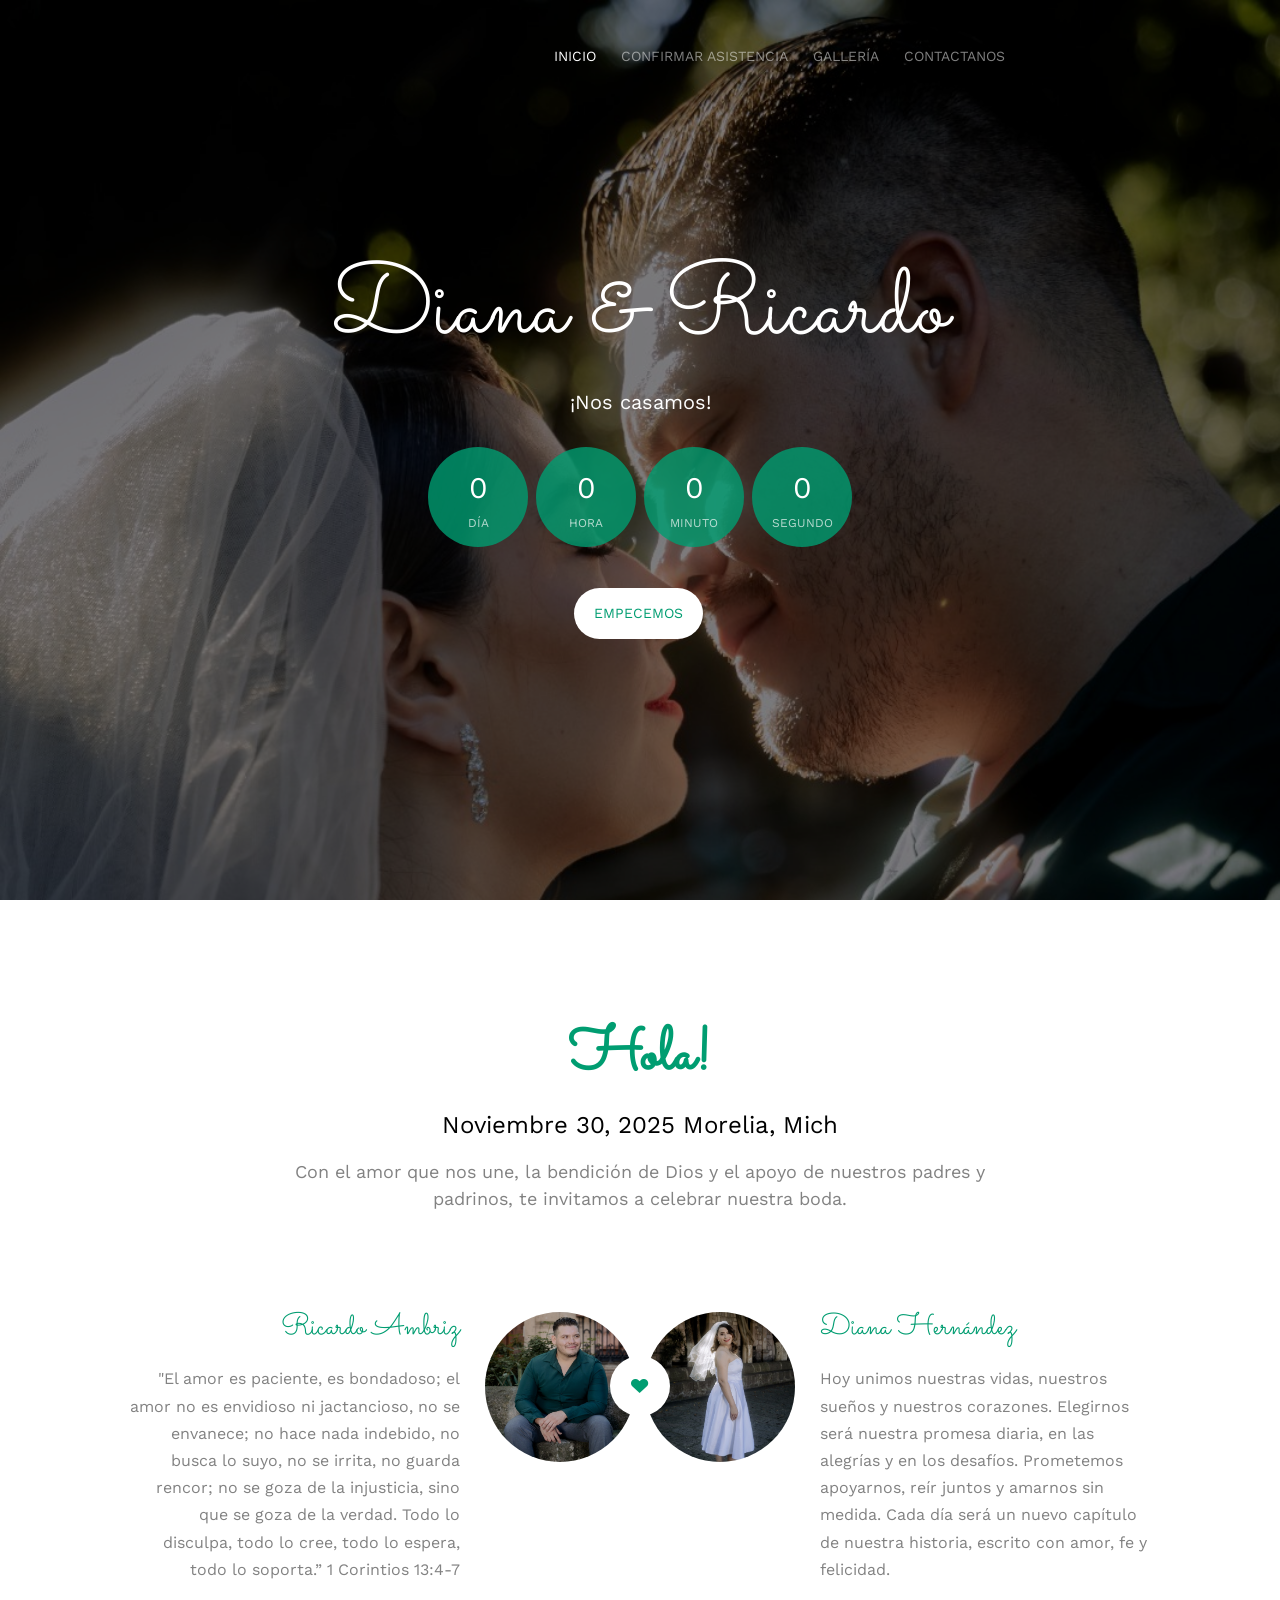
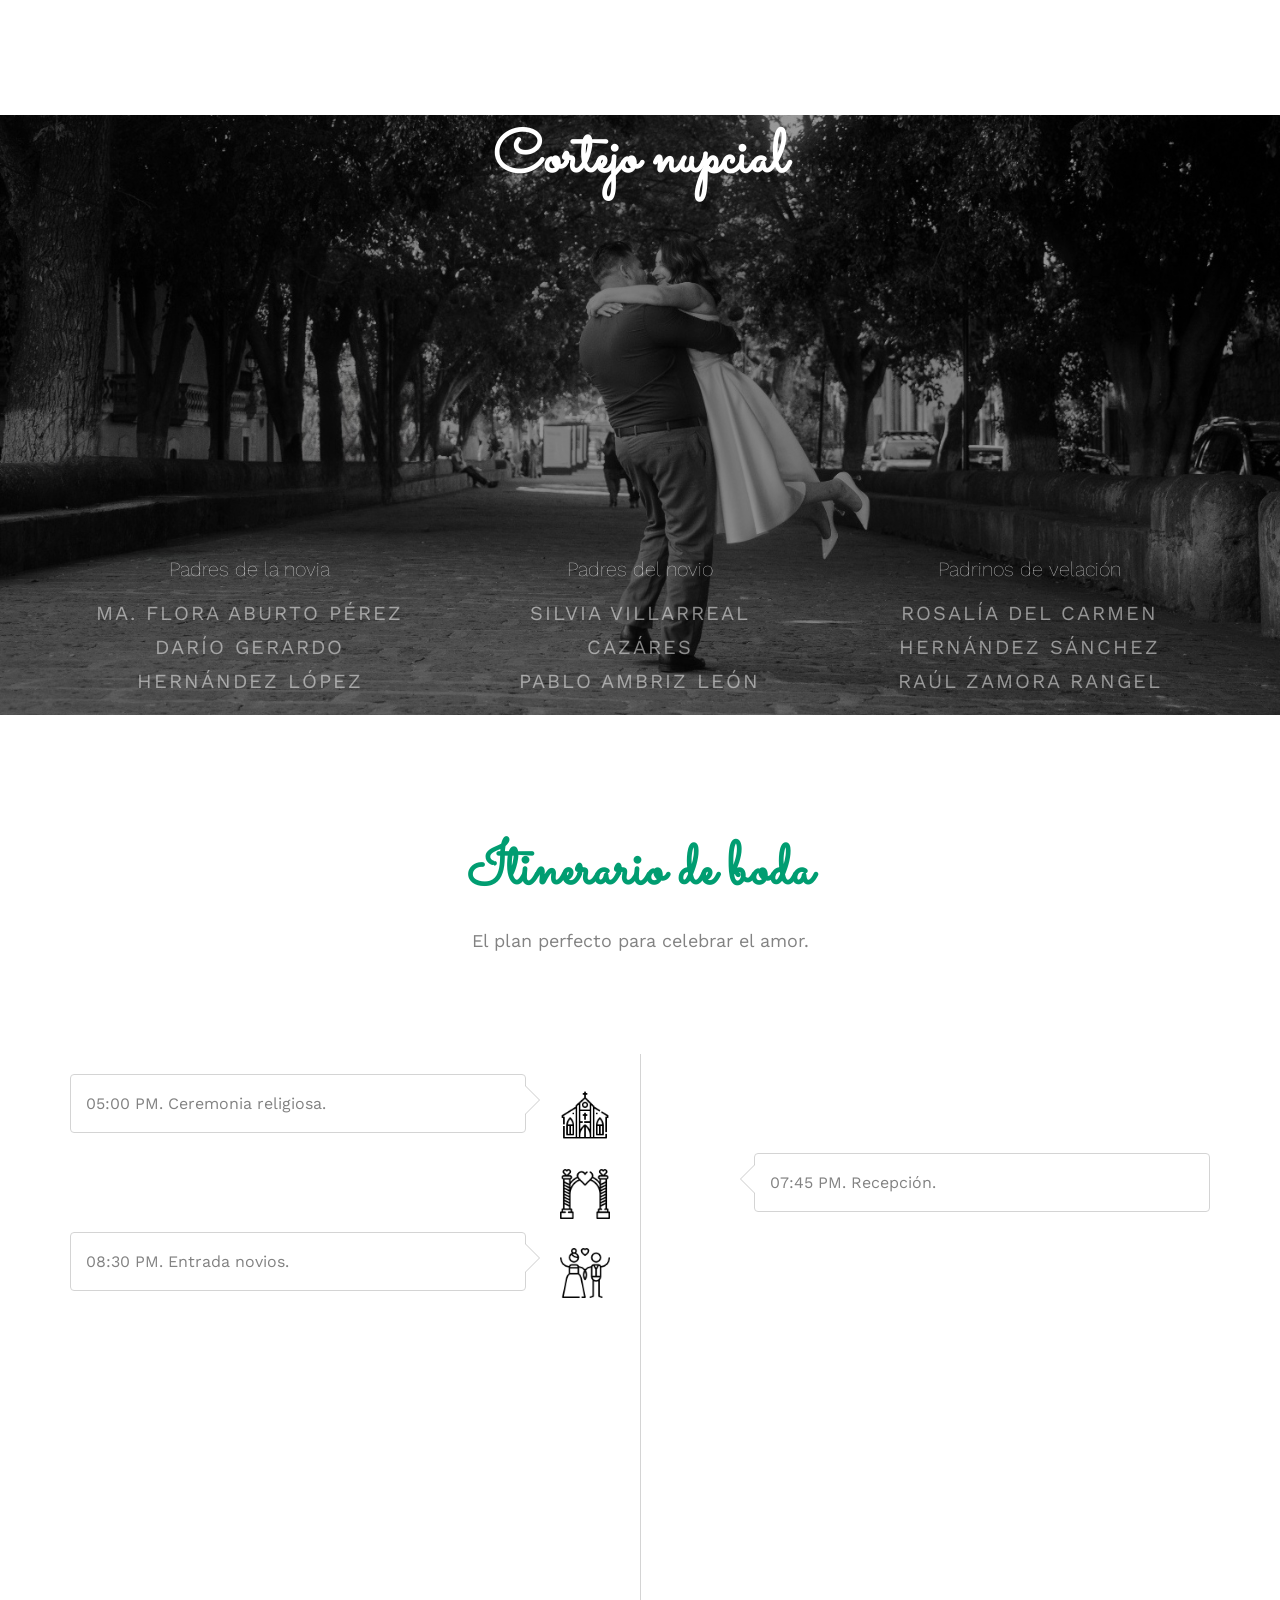
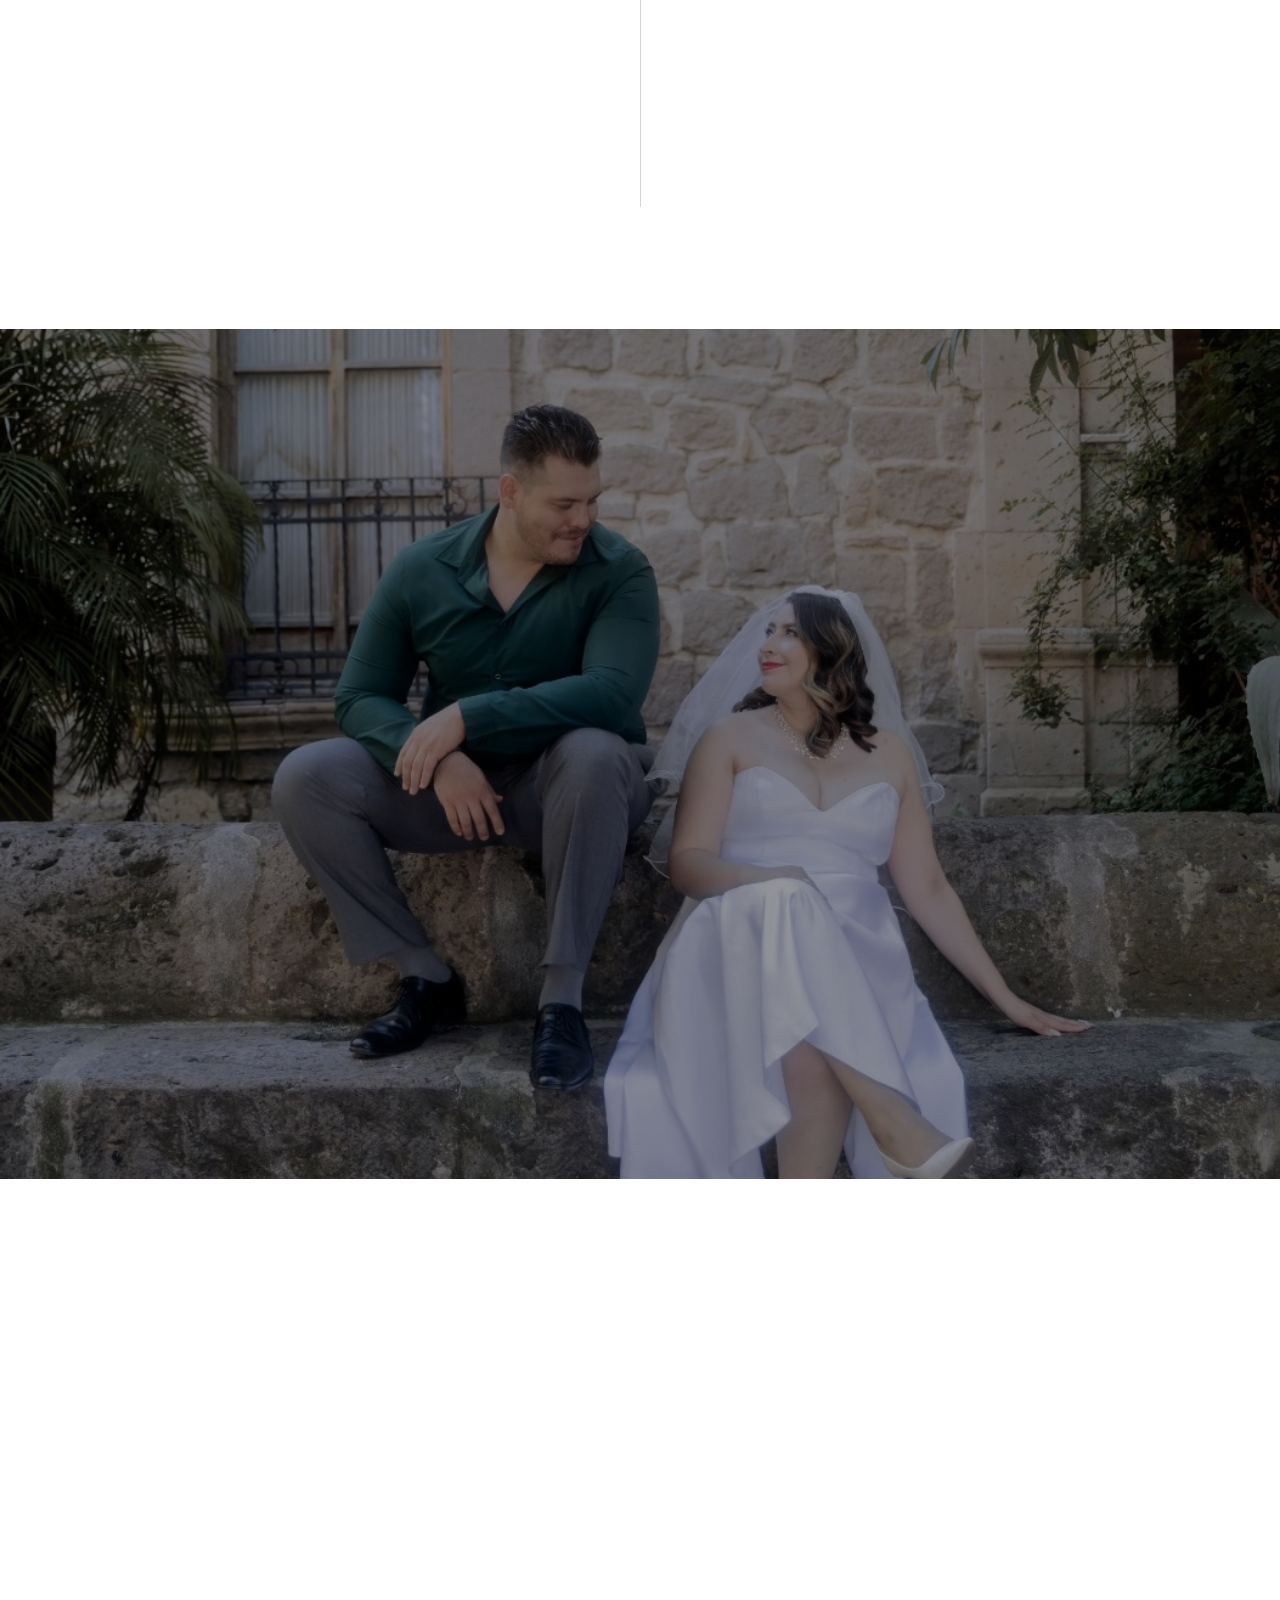
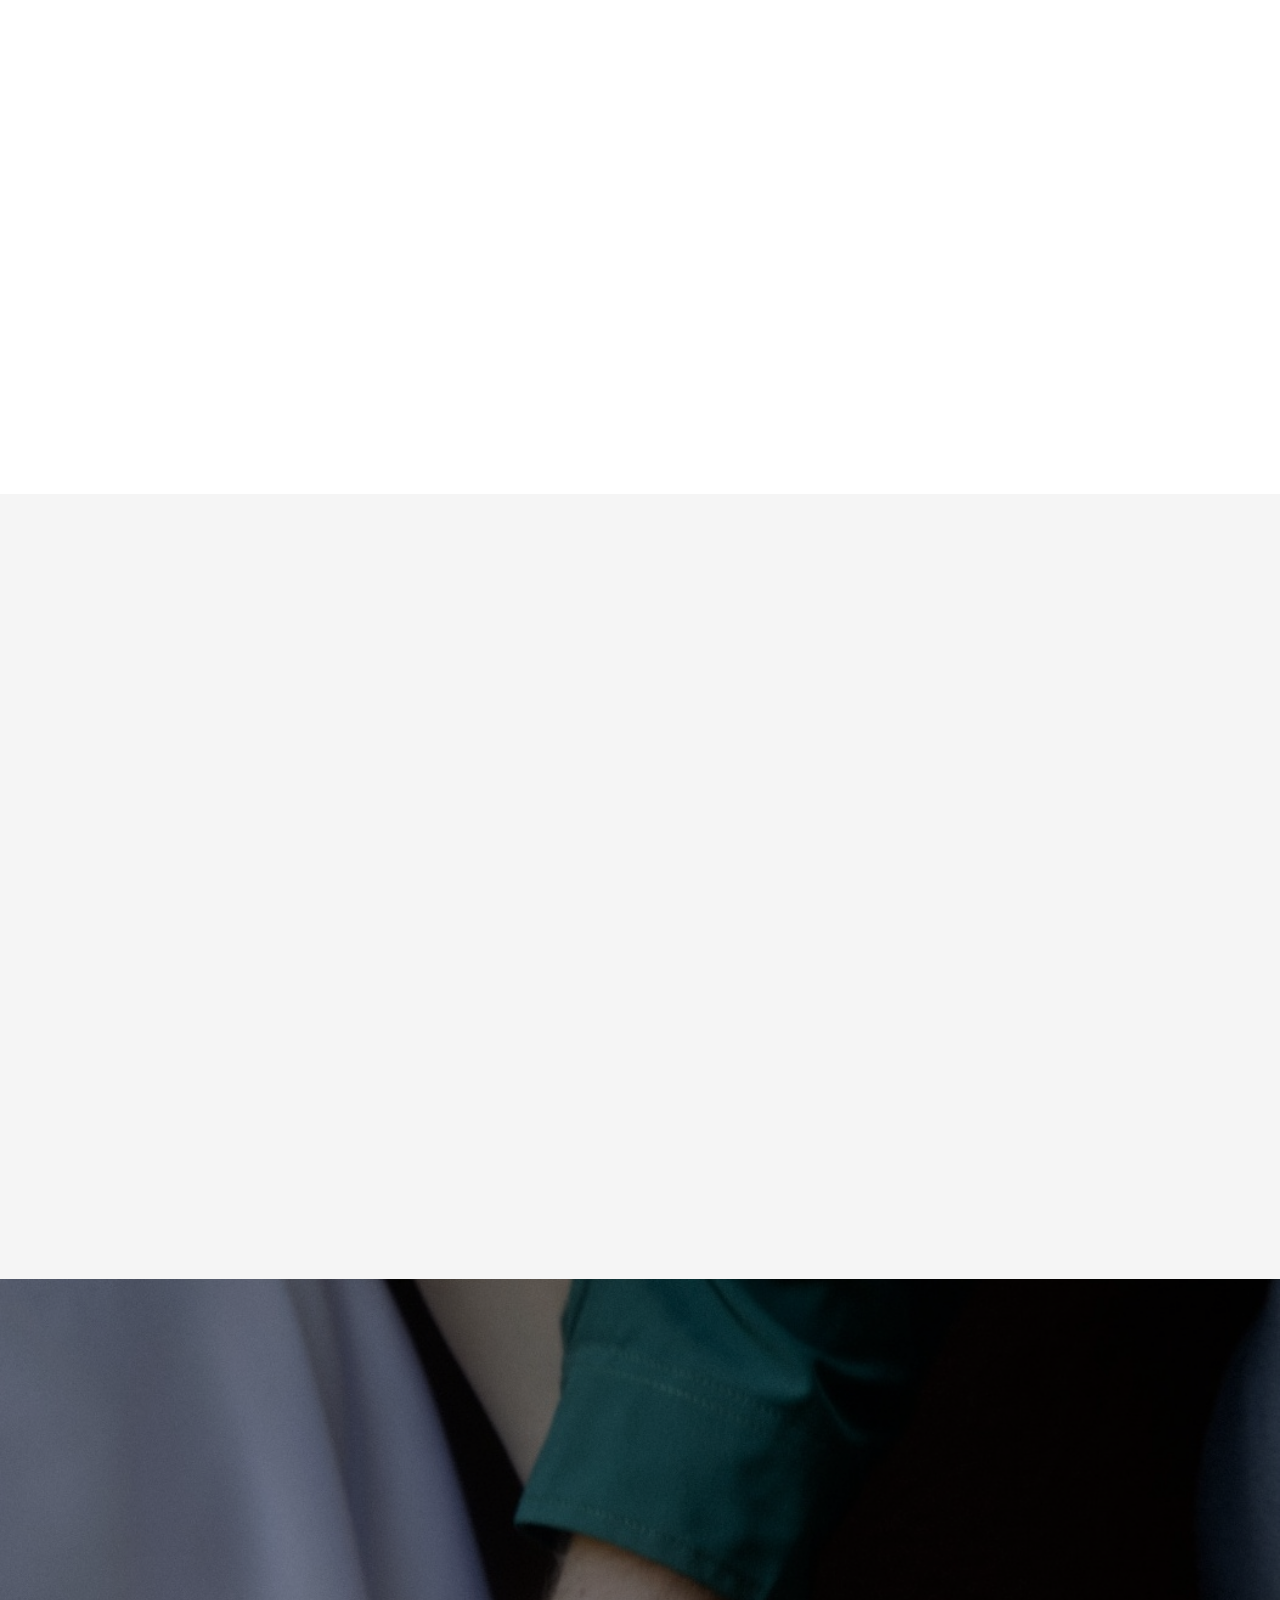
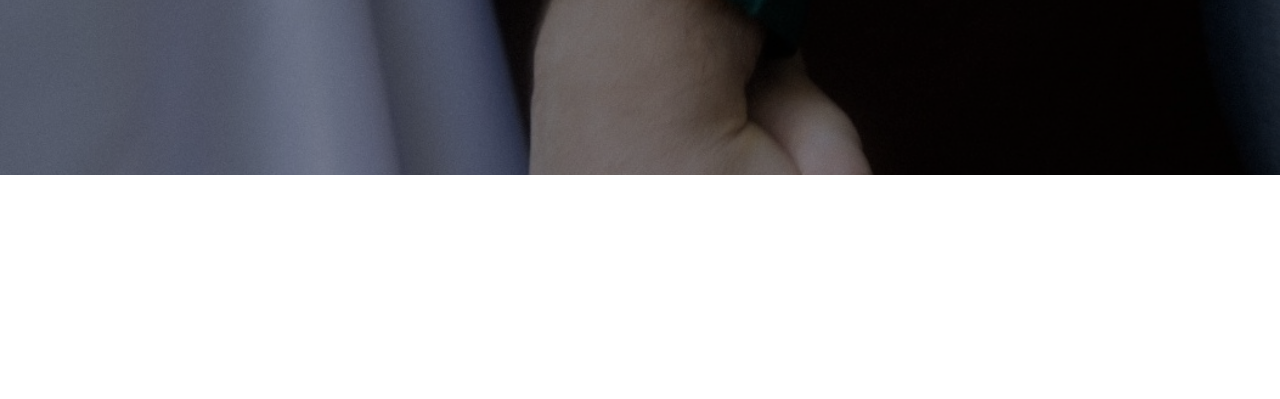
==== index.html @ 497082da "add name to form" ====
<!DOCTYPE html>
<!--[if lt IE 7]>      <html class="no-js lt-ie9 lt-ie8 lt-ie7"> <![endif]-->
<!--[if IE 7]>         <html class="no-js lt-ie9 lt-ie8"> <![endif]-->
<!--[if IE 8]>         <html class="no-js lt-ie9"> <![endif]-->
<!--[if gt IE 8]><!-->
<html class="no-js"> <!--<![endif]-->

<head>
	<link href="https://fonts.googleapis.com/icon?family=Material+Icons" rel="stylesheet">
	<meta charset="utf-8">
	<meta http-equiv="X-UA-Compatible" content="IE=edge">
	<title>Te invito a mi boda &mdash; Diana & Ricardo</title>
	<meta name="viewport" content="width=device-width, initial-scale=1">
	<meta name="description" content="Invitacion a bonda" />
	<meta name="keywords" content="wedding" />
	<meta name="author" content="kihdza" />


	<!-- Facebook and Twitter integration -->
	<meta property="og:title" content="" />
	<meta property="og:image" content="" />
	<meta property="og:url" content="" />
	<meta property="og:site_name" content="" />
	<meta property="og:description" content="" />
	<meta name="twitter:title" content="" />
	<meta name="twitter:image" content="" />
	<meta name="twitter:url" content="" />
	<meta name="twitter:card" content="" />

	<link href='https://fonts.googleapis.com/css?family=Work+Sans:400,300,600,400italic,700' rel='stylesheet'
		type='text/css'>
	<link href="https://fonts.googleapis.com/css?family=Sacramento" rel="stylesheet">

	<!-- Animate.css -->
	<link rel="stylesheet" href="css/animate.css">
	<!-- Icomoon Icon Fonts-->
	<link rel="stylesheet" href="css/icomoon.css">
	<!-- Bootstrap  -->
	<link rel="stylesheet" href="css/bootstrap.css">

	<!-- Magnific Popup -->
	<link rel="stylesheet" href="css/magnific-popup.css">

	<!-- Owl Carousel  -->
	<link rel="stylesheet" href="css/owl.carousel.min.css">
	<link rel="stylesheet" href="css/owl.theme.default.min.css">

	<!-- Theme style  -->
	<link rel="stylesheet" href="css/style.css">
	<link rel="stylesheet" href="css/audio.css">

	<!-- Modernizr JS -->
	<script src="js/modernizr-2.6.2.min.js"></script>
	<!-- FOR IE9 below -->
	<!--[if lt IE 9]>
	<script src="js/respond.min.js"></script>
	<![endif]-->
	<link rel="apple-touch-icon" sizes="180x180" href="images/apple-touch-icon.png">
	<link rel="icon" type="image/png" sizes="32x32" href="images/favicon-32x32.png">
	<link rel="icon" type="image/png" sizes="16x16" href="images/favicon-16x16.png">
	<link rel="manifest" href="images/site.webmanifest">

</head>

<body>

	<div class="fh5co-loader"></div>

	<div id="page">
		<nav class="fh5co-nav" role="navigation">
			<div class="container">
				<div class="row">

					<div class="col-xs-10 text-right menu-1">
						<ul>
							<li class="active"><a href="index.html">Inicio</a></li>
							<li><a href="#" onclick="getPases()">Confirmar asistencia</a></li>
							<li class="has-dropdown">
								<a href="gallery.html">Gallería</a>
								<ul class="dropdown">
									<li><a href="#">Propuesta</a></li>
									<li><a href="#">Save the date</a></li>
									<li><a href="#">Despedida</a></li>
									<li><a href="#">Ceremonia religiosa</a></li>
									<li><a href="#">Recepción</a></li>
									<li><a href="#">Fiesta</a></li>
								</ul>
							</li>
							<li><a href="https://wa.me/527294776165">Contactanos</a></li>
						</ul>
					</div>
				</div>

			</div>
		</nav>

		<header id="fh5co-header" class="fh5co-cover" role="banner" style="background-image:url(images/1.jpeg);"
			data-stellar-background-ratio="0.5">
			<div class="overlay"></div>
			<div class="container">
				<div class="row">
					<div class="col-md-8 col-md-offset-2 text-center">
						<div class="display-t">
							<div class="display-tc animate-box" data-animate-effect="fadeIn">
								<h1>Diana &amp; Ricardo</h1>
								<h2>¡Nos casamos!</h2>
								<div class="simply-countdown simply-countdown-one"></div>
								<p><a id="start" href="#fh5co-couple" class="btn btn-default btn-sm">Empecemos</a></p>
							</div>
						</div>
					</div>
				</div>
			</div>
		</header>
		<script>

			function getPases() {
				console.log("pases");
				const urlParams = new URLSearchParams(window.location.search);
				var pases = urlParams.get("type");
				var nombre = urlParams.get("guest");
				if (pases != null) {
					pases = pases.toLowerCase();

				}
				url1=`https://docs.google.com/forms/d/e/1FAIpQLSebLXrL0gPs9y1muG0-LDTRDCck0Dno4cxW8LStl0fA3amj4g/viewform?usp=header&entry.1542272430=${nombre}`,
				url2=`https://docs.google.com/forms/d/e/1FAIpQLSfQQtDwNVT_qdDDrEqbZwM7rwN8cWFQIkTIszIC3tkUxa9Hug/viewform?usp=header&entry.1542272430=${nombre}`,
				url3=`https://docs.google.com/forms/d/e/1FAIpQLSdBE95K0QFHN24kX7O62d2BnDYckHRl7AO4mSnyQi-zS1rGOg/viewform?usp=header&entry.1542272430=${nombre}`,
				url4=`https://docs.google.com/forms/d/e/1FAIpQLSemTkEVyFvrmUlCpUqa6rwAd5oJUglSXhnduBPYqZ1-yoR8Hw/viewform?usp=header&entry.1542272430=${nombre}`,
				console.log(pases);
				if (pases == 'alfa') {
					location.href = url1;
				}
				else if (pases == 'gamma') {
					location.href = url3;
				}
				else if (pases == 'delta') {
					location.href = url4;
				}
				else {
					location.href = url2;
				}
			}






			// For element-level scrolling (assuming an element with id 'myElement')
			const myElement = document.getElementById('start');
			if (myElement) {
				myElement.addEventListener('click', function () {
					const audio = document.querySelector('audio');
					audio.play().then(() => {
						// Reproducción automática iniciada
					}).catch(error => {
						// La reproducción automática falló, probablemente porque el usuario no ha interactuado
					});
					console.log('Element clicked!');
				});
			}

		</script>

		<div id="fh5co-couple">
			<div class="container">

				<div class="row">
					<div class="col-md-8 col-md-offset-2 text-center fh5co-heading animate-box">
						<h2>Hola!</h2>
						<h3>Noviembre 30, 2025 Morelia, Mich</h3>
						<p>Con el amor que nos une, la bendición de Dios y el apoyo de nuestros padres y padrinos, te
							invitamos a
							celebrar nuestra boda.</p>
					</div>
				</div>
				<div class="couple-wrap animate-box">
					<div class="couple-half">
						<div class="groom">
							<img src="images/2.jpeg" alt="groom" class="img-responsive">
						</div>
						<div class="desc-groom" oefr>
							<h3>Ricardo Ambriz</h3>
							<p>"El amor es paciente, es bondadoso; el amor no es envidioso ni jactancioso, no se
								envanece; no hace nada indebido, no busca lo suyo, no se irrita, no guarda rencor; no se
								goza de la injusticia, sino que se goza de la verdad. Todo lo disculpa, todo lo cree,
								todo lo espera, todo lo soporta.” 1 Corintios 13:4-7</p>
						</div>
					</div>
					<p class="heart text-center"><i class="icon-heart2"></i></p>
					<div class="couple-half">
						<div class="bride">
							<img src="images/3.jpeg" alt="groom" class="img-responsive">
						</div>
						<div class="desc-bride">
							<h3>Diana Hernández</h3>
							<p>Hoy unimos nuestras vidas, nuestros sueños y nuestros corazones.
								Elegirnos será nuestra promesa diaria, en las alegrías y en los desafíos.
								Prometemos apoyarnos, reír juntos y amarnos sin medida.
								Cada día será un nuevo capítulo de nuestra historia, escrito con amor, fe y felicidad.
							</p>
						</div>
					</div>
				</div>
			</div>
		</div>



		<div id="fh5co-counter" class="fh5co-bg fh5co-counter" style="background-image:url(images/5.jpeg);">
			<div class="overlay"></div>
			<div class="container">
				<div class="display-t">
					<div class="col-md-8 col-md-offset-2 text-center fh5co-heading animate-box">
						<h2>Cortejo nupcial</h2>
					</div>
					<div class="row">

						<div class="display-tc">
							<div class="col-md-4 col-sm-6 animate-box">

								<div class="feature-center">


									<span class="counter">Padres de la novia</span>
									<span class="counter-label">Ma. Flora Aburto Pérez<br>Darío Gerardo Hernández
										López</span>

								</div>
							</div>
							<div class="col-md-4 col-sm-6 animate-box">
								<div class="feature-center">


									<span class="counter">Padres del novio</span>
									<span class="counter-label">Silvia Villarreal Cazáres<br>Pablo Ambriz León</span>
								</div>
							</div>
							<div class="col-md-4 col-sm-6 animate-box">
								<div class="feature-center">
									<span class="counter">Padrinos de velación</span>
									<span class="counter-label">Rosalía del Carmen Hernández Sánchez<br>Raúl Zamora
										Rangel</span>
								</div>
							</div>
						</div>
					</div>
				</div>
			</div>
		</div>

		<div id="fh5co-couple-story">
			<div class="container">
				<div class="row">
					<div class="col-md-8 col-md-offset-2 text-center fh5co-heading animate-box">
						<h2>Itinerario de boda</h2>
						<p>El plan perfecto para celebrar el amor.</p>
					</div>
				</div>
				<div class="row">
					<div class="col-md-12 col-md-offset-0">
						<ul class="timeline animate-box">
							<li class="animate-box">
								<div class="timeline-badge" style="background-image:url(images/iglesia.png);"></div>
								<div class="timeline-panel">
									<div class="timeline-body">
										<p>05:00 PM. Ceremonia religiosa.</p>
									</div>
								</div>
							</li>
							<li class="timeline-inverted animate-box">
								<div class="timeline-badge" style="background-image:url(images/arco-de-boda.png);">
								</div>
								<div class="timeline-panel">
									<div class="timeline-body">
										<p>07:45 PM. Recepción.</p>
									</div>
								</div>
							</li>
							<li class="animate-box">
								<div class="timeline-badge" style="background-image:url(images/recien-casados.png);">
								</div>
								<div class="timeline-panel">
									<div class="timeline-body">
										<p>08:30 PM. Entrada novios.</p>
									</div>
								</div>
							</li>
							<li class="timeline-inverted animate-box">
								<div class="timeline-badge" style="background-image:url(images/bebidas.png);"></div>
								<div class="timeline-panel">
									<div class="timeline-body">
										<p>08:50 PM. Brindis.</p>
									</div>
								</div>
							</li>
							<li class="animate-box">
								<div class="timeline-badge" style="background-image:url(images/pastel-de-boda.png);">
								</div>
								<div class="timeline-panel">
									<div class="timeline-body">
										<p>09:00 PM. Pastel.</p>
									</div>
								</div>
							</li>
							<li class="timeline-inverted animate-box">
								<div class="timeline-badge" style="background-image:url(images/cena-romantica.png);">
								</div>
								<div class="timeline-panel">
									<div class="timeline-body">
										<p>09:10 PM. Banquete.</p>
									</div>
								</div>
							</li>
							<li class="animate-box">
								<div class="timeline-badge" style="background-image:url(images/bailar.png);"></div>
								<div class="timeline-panel">
									<div class="timeline-body">
										<p>10:10 PM. Vals.</p>
									</div>
								</div>
							</li>
							<li class="timeline-inverted animate-box">
								<div class="timeline-badge" style="background-image:url(images/bola-de-espejos.png);">
								</div>
								<div class="timeline-panel">
									<div class="timeline-body">
										<p>10:30 PM. A bailar!!!</p>
									</div>
								</div>
							</li>
							<li class="animate-box">
								<div class="timeline-badge" style="background-image:url(images/campanas-de-boda.png);">
								</div>
								<div class="timeline-panel">
									<div class="timeline-body">
										<p>01:45 AM. Cierre Evento</p>
									</div>
								</div>
							</li>
						</ul>
					</div>
				</div>
			</div>
		</div>

		<div id="fh5co-event" class="fh5co-bg" style="background-image:url(images/6.jpeg);">
			<div class="overlay"></div>
			<div class="container">
				<div class="row">
					<div class="col-md-8 col-md-offset-2 text-center fh5co-heading animate-box">
						<span>Nuestros eventos especiales</span>
						<h2>Eventos de la boda</h2>
					</div>
				</div>
				<div class="row">
					<div class="display-t">
						<div class="display-tc">
							<div class="col-md-10 col-md-offset-1">
								<div class="col-md-6 col-sm-6 text-center">
									<div class="event-wrap animate-box">
										<h3>Ceremonia Religiosa</h3>
										<div class="event-col">
											<i class="icon-clock"></i>
											<span>5:00 PM</span>
											<span>6:00 PM</span>
										</div>
										<div class="event-col">
											<i class="icon-calendar"></i>
											<span>Domingo 30</span>
											<span>Noviembre, 2025</span>
										</div>
										<p>Ramón López Velarde Sur, Tenencia Sta Maria de Guido, 58090 Morelia, Mich.
											Templo chico.</p>
										<div>
											<img class="btn btn-sm" src="images/mapa.png" class="img-responsive">
											<a href="https://www.google.com/maps/dir/?api=1&destination=Temple+of+Santa+Maria+de+Guido,+Ram%C3%B3n+L%C3%B3pez+Velarde+Sur,+Tenencia+Santa+Maria+de+Guido,+Morelia,+Michoac%C3%A1n"
												class="btn btn-default btn-sm">Ver ubicación</a>
										</div>
									</div>
								</div>
								<div class="col-md-6 col-sm-6 text-center">
									<div class="event-wrap animate-box">
										<h3>Banquete</h3>
										<div class="event-col">
											<i class="icon-clock"></i>
											<span>8:00 PM</span>
											<span>2:00 AM</span>
										</div>
										<div class="event-col">
											<i class="icon-calendar"></i>
											<span>Domingo 30</span>
											<span>Noviembre, 2025</span>
										</div>
										<p>Thomas Jefferson, Roraima s/n, <br> 58090 Morelia, Mich.</p>
										<div>
											<img class="btn btn-sm" src="images/mapa.png" class="img-responsive">
											<a href="https://www.google.com/maps/dir/?api=1&destination=Thomas+Jefferson,+Roraima+s%2Fn,+58090+Morelia,+Mich./@19.6744735,-101.1906632,15z"
												class="btn btn-default btn-sm">Ver ubicación</a>
										</div>
									</div>
								</div>
							</div>
						</div>
					</div>
				</div>
			</div>
		</div>

		<div id="fh5co-gallery" class="fh5co-section-gray" hidden>
			<div class="container">
				<div class="row">
					<div class="col-md-8 col-md-offset-2 text-center fh5co-heading animate-box">
						<span>Our Memories</span>
						<h2>Wedding Gallery</h2>
						<p>Far far away, behind the word mountains, far from the countries Vokalia and Consonantia,
							there live the blind texts.</p>
					</div>
				</div>
				<div class="row row-bottom-padded-md">
					<div class="col-md-12">
						<ul id="fh5co-gallery-list">

							<li class="one-third animate-box" data-animate-effect="fadeIn"
								style="background-image: url(images/gallery-1.jpg); ">
								<a href="images/gallery-1.jpg">
									<div class="case-studies-summary">
										<span>14 Photos</span>
										<h2>Two Glas of Juice</h2>
									</div>
								</a>
							</li>
							<li class="one-third animate-box" data-animate-effect="fadeIn"
								style="background-image: url(images/gallery-2.jpg); ">
								<a href="#" class="color-2">
									<div class="case-studies-summary">
										<span>30 Photos</span>
										<h2>Timer starts now!</h2>
									</div>
								</a>
							</li>


							<li class="one-third animate-box" data-animate-effect="fadeIn"
								style="background-image: url(images/gallery-3.jpg); ">
								<a href="#" class="color-3">
									<div class="case-studies-summary">
										<span>90 Photos</span>
										<h2>Beautiful sunset</h2>
									</div>
								</a>
							</li>
							<li class="one-third animate-box" data-animate-effect="fadeIn"
								style="background-image: url(images/gallery-4.jpg); ">
								<a href="#" class="color-4">
									<div class="case-studies-summary">
										<span>12 Photos</span>
										<h2>Company's Conference Room</h2>
									</div>
								</a>
							</li>

							<li class="one-third animate-box" data-animate-effect="fadeIn"
								style="background-image: url(images/gallery-5.jpg); ">
								<a href="#" class="color-3">
									<div class="case-studies-summary">
										<span>50 Photos</span>
										<h2>Useful baskets</h2>
									</div>
								</a>
							</li>
							<li class="one-third animate-box" data-animate-effect="fadeIn"
								style="background-image: url(images/gallery-6.jpg); ">
								<a href="#" class="color-4">
									<div class="case-studies-summary">
										<span>45 Photos</span>
										<h2>Skater man in the road</h2>
									</div>
								</a>
							</li>

							<li class="one-third animate-box" data-animate-effect="fadeIn"
								style="background-image: url(images/gallery-7.jpg); ">
								<a href="#" class="color-4">
									<div class="case-studies-summary">
										<span>35 Photos</span>
										<h2>Two Glas of Juice</h2>
									</div>
								</a>
							</li>

							<li class="one-third animate-box" data-animate-effect="fadeIn"
								style="background-image: url(images/gallery-8.jpg); ">
								<a href="#" class="color-5">
									<div class="case-studies-summary">
										<span>90 Photos</span>
										<h2>Timer starts now!</h2>
									</div>
								</a>
							</li>
							<li class="one-third animate-box" data-animate-effect="fadeIn"
								style="background-image: url(images/gallery-9.jpg); ">
								<a href="#" class="color-6">
									<div class="case-studies-summary">
										<span>56 Photos</span>
										<h2>Beautiful sunset</h2>
									</div>
								</a>
							</li>
						</ul>
					</div>
				</div>
			</div>
		</div>



		<div id="fh5co-testimonial">
			<div class="container">
				<div class="row">
					<div class="row animate-box">
						<div class="col-md-8 col-md-offset-2 text-center fh5co-heading">
							<h2>Sugerencia de regalo</h2>
							<span>El mejor regalo es que compartan este día con nosotros, pero si desean tener un
								detalle, agradeceremos una aportación en efectivo o por transferencia para seguir
								construyendo nuestros sueños juntos.</span>
						</div>
					</div>
					<div class="row">
						<div class="col-md-12 animate-box">
							<div class="wrap-testimony">

								<div class="couple-half">
									<div class="testimony-slide active text-center">
										<figure>
											<img src="images/sobre-de-dinero.png" alt="user">
										</figure>
										<span>Sobre con efectivo </span>
										<blockquote>
											<p>"No necesitamos platos ni tenedor… ¡un sobre con cariño sería lo mejor!"
											</p>
										</blockquote>
									</div>
								</div>
								<div class="couple-half">
									<div class="testimony-slide active text-center">
										<figure>
											<img src="images/tarjeta-de-credito.png" alt="user">
										</figure>
										<span>Transferencia. </span>Cta. 4152314255262332</span>
										<blockquote>
											<p>"Ya tenemos la licuadora y el horno también… si quieres hacernos un
												regalito, ¡una transferencia nos cae muy bien!"</p>
										</blockquote>
									</div>
								</div>


							</div>
						</div>
					</div>
				</div>
			</div>
		</div>

		<div id="fh5co-services" class="fh5co-section-gray">
			<div class="container">
				<div class="row animate-box">
					<div class="col-md-8 col-md-offset-2 text-center fh5co-heading">
						<h2>Código de vestimenta:</h2>
						<p>Lo más importante es tu comodidad, pero nos encantaría que nos acompañaras con vestimenta
							formal</p>
						<div class="feature-center animate-box">
							<div>
								<figure>
									<img src="images/boda.png" alt="user">
								</figure>
							</div>
							<p>Favor de evitar vestido blanco o similares y vestidos color verde esmeralda.</p>
						</div>
						<audio id="audio" controls autoplay>
							<source src="music/music.ogg" type="audio/ogg">
							Your browser does not support the audio element.
						</audio>

					</div>

				</div>

			</div>
		</div>


	</div>
	</div>


	<div id="fh5co-started" class="fh5co-bg" style="background-image:url(images/final.jpeg);">
		<div class="overlay"></div>
		<div class="container">
			<div class="row animate-box">
				<div class="col-md-8 col-md-offset-2 text-center fh5co-heading">
					<h2>¡Nos encantaría contar contigo!</h2>
					<p>Por favor, llena el formulario para confirmar tu asistencia.</br>¡Gracias!</p>
				</div>
			</div>

			<div class="row animate-box">
				<div class="col-md-10 col-md-offset-1">
					<form class="form-inline" hidden>
						<div class="col-md-4 col-sm-4">
							<div class="form-group">
								<label for="name" class="sr-only">Name</label>
								<input type="name" class="form-control" id="name" placeholder="Name">
							</div>
						</div>
						<div class="col-md-4 col-sm-4">
							<div class="form-group">
								<label for="email" class="sr-only">Email</label>
								<input type="email" class="form-control" id="email" placeholder="Email">
							</div>
						</div>
						<div class="col-md-4 col-sm-4">
							<button type="submit" class="btn btn-default btn-block">I am Attending</button>
						</div>
					</form>

					<p style="text-align: center;"><a href="#" onclick="getPases()"
							class="btn btn-default btn-sm">Confirmar asistencia</a></p>
				</div>
			</div>
		</div>
	</div>

	<footer id="fh5co-footer" role="contentinfo">
		<div class="container">



		</div>
	</footer>
	</div>

	<div class="gototop js-top">
		<a href="#" class="js-gotop"><i class="icon-arrow-up"></i></a>
	</div>

	<!-- jQuery -->
	<script src="js/jquery.min.js"></script>
	<!-- jQuery Easing -->
	<script src="js/jquery.easing.1.3.js"></script>
	<!-- Bootstrap -->
	<script src="js/bootstrap.min.js"></script>
	<!-- Waypoints -->
	<script src="js/jquery.waypoints.min.js"></script>
	<!-- Carousel -->
	<script src="js/owl.carousel.min.js"></script>
	<!-- countTo -->
	<script src="js/jquery.countTo.js"></script>

	<!-- Stellar -->
	<script src="js/jquery.stellar.min.js"></script>
	<!-- Magnific Popup -->
	<script src="js/jquery.magnific-popup.min.js"></script>
	<script src="js/magnific-popup-options.js"></script>

	<!-- // <script src="https://cdnjs.cloudflare.com/ajax/libs/prism/0.0.1/prism.min.js"></script> -->
	<script src="js/simplyCountdown.js"></script>
	<!-- Main -->
	<script src="js/main.js"></script>

	<script>
		var d = new Date(2025, 11, 30, 17, 0, 0);

		// default example
		simplyCountdown('.simply-countdown-one', {
			year: d.getFullYear(),
			month: d.getMonth(),
			day: d.getDate()
		});

		//jQuery example
		$('#simply-countdown-losange').simplyCountdown({
			year: d.getFullYear(),
			month: d.getMonth() + 1,
			day: d.getDate(),
			enableUtc: false
		});
	</script>

</body>

</html>
---- css/icomoon.css ----
@font-face {
  font-family: 'icomoon';
  src:  url('../fonts/icomoon/icomoon.eot?6iuir');
  src:  url('../fonts/icomoon/icomoon.eot?6iuir#iefix') format('embedded-opentype'),
    url('../fonts/icomoon/icomoon.ttf?6iuir') format('truetype'),
    url('../fonts/icomoon/icomoon.woff?6iuir') format('woff'),
    url('../fonts/icomoon/icomoon.svg?6iuir#icomoon') format('svg');
  font-weight: normal;
  font-style: normal;
}

[class^="icon-"], [class*=" icon-"] {
  /* use !important to prevent issues with browser extensions that change fonts */
  font-family: 'icomoon' !important;
  speak: none;
  font-style: normal;
  font-weight: normal;
  font-variant: normal;
  text-transform: none;
  line-height: 1;

  /* Better Font Rendering =========== */
  -webkit-font-smoothing: antialiased;
  -moz-osx-font-smoothing: grayscale;
}

.icon-eye:before {
  content: "\e000";
}
.icon-paper-clip:before {
  content: "\e001";
}
.icon-mail:before {
  content: "\e002";
}
.icon-toggle:before {
  content: "\e003";
}
.icon-layout:before {
  content: "\e004";
}
.icon-link:before {
  content: "\e005";
}
.icon-bell:before {
  content: "\e006";
}
.icon-lock:before {
  content: "\e007";
}
.icon-unlock:before {
  content: "\e008";
}
.icon-ribbon:before {
  content: "\e009";
}
.icon-image:before {
  content: "\e010";
}
.icon-signal:before {
  content: "\e011";
}
.icon-target:before {
  content: "\e012";
}
.icon-clipboard:before {
  content: "\e013";
}
.icon-clock:before {
  content: "\e014";
}
.icon-watch:before {
  content: "\e015";
}
.icon-air-play:before {
  content: "\e016";
}
.icon-camera:before {
  content: "\e017";
}
.icon-video:before {
  content: "\e018";
}
.icon-disc:before {
  content: "\e019";
}
.icon-printer:before {
  content: "\e020";
}
.icon-monitor:before {
  content: "\e021";
}
.icon-server:before {
  content: "\e022";
}
.icon-cog:before {
  content: "\e023";
}
.icon-heart:before {
  content: "\e024";
}
.icon-paragraph:before {
  content: "\e025";
}
.icon-align-justify:before {
  content: "\e026";
}
.icon-align-left:before {
  content: "\e027";
}
.icon-align-center:before {
  content: "\e028";
}
.icon-align-right:before {
  content: "\e029";
}
.icon-book:before {
  content: "\e030";
}
.icon-layers:before {
  content: "\e031";
}
.icon-stack:before {
  content: "\e032";
}
.icon-stack-2:before {
  content: "\e033";
}
.icon-paper:before {
  content: "\e034";
}
.icon-paper-stack:before {
  content: "\e035";
}
.icon-search:before {
  content: "\e036";
}
.icon-zoom-in:before {
  content: "\e037";
}
.icon-zoom-out:before {
  content: "\e038";
}
.icon-reply:before {
  content: "\e039";
}
.icon-circle-plus:before {
  content: "\e040";
}
.icon-circle-minus:before {
  content: "\e041";
}
.icon-circle-check:before {
  content: "\e042";
}
.icon-circle-cross:before {
  content: "\e043";
}
.icon-square-plus:before {
  content: "\e044";
}
.icon-square-minus:before {
  content: "\e045";
}
.icon-square-check:before {
  content: "\e046";
}
.icon-square-cross:before {
  content: "\e047";
}
.icon-microphone:before {
  content: "\e048";
}
.icon-record:before {
  content: "\e049";
}
.icon-skip-back:before {
  content: "\e050";
}
.icon-rewind:before {
  content: "\e051";
}
.icon-play:before {
  content: "\e052";
}
.icon-pause:before {
  content: "\e053";
}
.icon-stop:before {
  content: "\e054";
}
.icon-fast-forward:before {
  content: "\e055";
}
.icon-skip-forward:before {
  content: "\e056";
}
.icon-shuffle:before {
  content: "\e057";
}
.icon-repeat:before {
  content: "\e058";
}
.icon-folder:before {
  content: "\e059";
}
.icon-umbrella:before {
  content: "\e060";
}
.icon-moon:before {
  content: "\e061";
}
.icon-thermometer:before {
  content: "\e062";
}
.icon-drop:before {
  content: "\e063";
}
.icon-sun:before {
  content: "\e064";
}
.icon-cloud:before {
  content: "\e065";
}
.icon-cloud-upload:before {
  content: "\e066";
}
.icon-cloud-download:before {
  content: "\e067";
}
.icon-upload:before {
  content: "\e068";
}
.icon-download:before {
  content: "\e069";
}
.icon-location:before {
  content: "\e070";
}
.icon-location-2:before {
  content: "\e071";
}
.icon-map:before {
  content: "\e072";
}
.icon-battery:before {
  content: "\e073";
}
.icon-head:before {
  content: "\e074";
}
.icon-briefcase:before {
  content: "\e075";
}
.icon-speech-bubble:before {
  content: "\e076";
}
.icon-anchor:before {
  content: "\e077";
}
.icon-globe:before {
  content: "\e078";
}
.icon-box:before {
  content: "\e079";
}
.icon-reload:before {
  content: "\e080";
}
.icon-share:before {
  content: "\e081";
}
.icon-marquee:before {
  content: "\e082";
}
.icon-marquee-plus:before {
  content: "\e083";
}
.icon-marquee-minus:before {
  content: "\e084";
}
.icon-tag:before {
  content: "\e085";
}
.icon-power:before {
  content: "\e086";
}
.icon-command:before {
  content: "\e087";
}
.icon-alt:before {
  content: "\e088";
}
.icon-esc:before {
  content: "\e089";
}
.icon-bar-graph:before {
  content: "\e090";
}
.icon-bar-graph-2:before {
  content: "\e091";
}
.icon-pie-graph:before {
  content: "\e092";
}
.icon-star:before {
  content: "\e093";
}
.icon-arrow-left:before {
  content: "\e094";
}
.icon-arrow-right:before {
  content: "\e095";
}
.icon-arrow-up:before {
  content: "\e096";
}
.icon-arrow-down:before {
  content: "\e097";
}
.icon-volume:before {
  content: "\e098";
}
.icon-mute:before {
  content: "\e099";
}
.icon-content-right:before {
  content: "\e100";
}
.icon-content-left:before {
  content: "\e101";
}
.icon-grid:before {
  content: "\e102";
}
.icon-grid-2:before {
  content: "\e103";
}
.icon-columns:before {
  content: "\e104";
}
.icon-loader:before {
  content: "\e105";
}
.icon-bag:before {
  content: "\e106";
}
.icon-ban:before {
  content: "\e107";
}
.icon-flag:before {
  content: "\e108";
}
.icon-trash:before {
  content: "\e109";
}
.icon-expand:before {
  content: "\e110";
}
.icon-contract:before {
  content: "\e111";
}
.icon-maximize:before {
  content: "\e112";
}
.icon-minimize:before {
  content: "\e113";
}
.icon-plus:before {
  content: "\e114";
}
.icon-minus:before {
  content: "\e115";
}
.icon-check:before {
  content: "\e116";
}
.icon-cross:before {
  content: "\e117";
}
.icon-move:before {
  content: "\e118";
}
.icon-delete:before {
  content: "\e119";
}
.icon-menu:before {
  content: "\e120";
}
.icon-archive:before {
  content: "\e121";
}
.icon-inbox:before {
  content: "\e122";
}
.icon-outbox:before {
  content: "\e123";
}
.icon-file:before {
  content: "\e124";
}
.icon-file-add:before {
  content: "\e125";
}
.icon-file-subtract:before {
  content: "\e126";
}
.icon-help:before {
  content: "\e127";
}
.icon-open:before {
  content: "\e128";
}
.icon-ellipsis:before {
  content: "\e129";
}
.icon-add-to-list:before {
  content: "\e900";
}
.icon-classic-computer:before {
  content: "\e901";
}
.icon-controller-fast-backward:before {
  content: "\e902";
}
.icon-creative-commons-attribution:before {
  content: "\e903";
}
.icon-creative-commons-noderivs:before {
  content: "\e904";
}
.icon-creative-commons-noncommercial-eu:before {
  content: "\e905";
}
.icon-creative-commons-noncommercial-us:before {
  content: "\e906";
}
.icon-creative-commons-public-domain:before {
  content: "\e907";
}
.icon-creative-commons-remix:before {
  content: "\e908";
}
.icon-creative-commons-share:before {
  content: "\e909";
}
.icon-creative-commons-sharealike:before {
  content: "\e90a";
}
.icon-creative-commons:before {
  content: "\e90b";
}
.icon-document-landscape:before {
  content: "\e90c";
}
.icon-remove-user:before {
  content: "\e90d";
}
.icon-warning:before {
  content: "\e90e";
}
.icon-arrow-bold-down:before {
  content: "\e90f";
}
.icon-arrow-bold-left:before {
  content: "\e910";
}
.icon-arrow-bold-right:before {
  content: "\e911";
}
.icon-arrow-bold-up:before {
  content: "\e912";
}
.icon-arrow-down2:before {
  content: "\e913";
}
.icon-arrow-left2:before {
  content: "\e914";
}
.icon-arrow-long-down:before {
  content: "\e915";
}
.icon-arrow-long-left:before {
  content: "\e916";
}
.icon-arrow-long-right:before {
  content: "\e917";
}
.icon-arrow-long-up:before {
  content: "\e918";
}
.icon-arrow-right2:before {
  content: "\e919";
}
.icon-arrow-up2:before {
  content: "\e91a";
}
.icon-arrow-with-circle-down:before {
  content: "\e91b";
}
.icon-arrow-with-circle-left:before {
  content: "\e91c";
}
.icon-arrow-with-circle-right:before {
  content: "\e91d";
}
.icon-arrow-with-circle-up:before {
  content: "\e91e";
}
.icon-bookmark:before {
  content: "\e91f";
}
.icon-bookmarks:before {
  content: "\e920";
}
.icon-chevron-down:before {
  content: "\e921";
}
.icon-chevron-left:before {
  content: "\e922";
}
.icon-chevron-right:before {
  content: "\e923";
}
.icon-chevron-small-down:before {
  content: "\e924";
}
.icon-chevron-small-left:before {
  content: "\e925";
}
.icon-chevron-small-right:before {
  content: "\e926";
}
.icon-chevron-small-up:before {
  content: "\e927";
}
.icon-chevron-thin-down:before {
  content: "\e928";
}
.icon-chevron-thin-left:before {
  content: "\e929";
}
.icon-chevron-thin-right:before {
  content: "\e92a";
}
.icon-chevron-thin-up:before {
  content: "\e92b";
}
.icon-chevron-up:before {
  content: "\e92c";
}
.icon-chevron-with-circle-down:before {
  content: "\e92d";
}
.icon-chevron-with-circle-left:before {
  content: "\e92e";
}
.icon-chevron-with-circle-right:before {
  content: "\e92f";
}
.icon-chevron-with-circle-up:before {
  content: "\e930";
}
.icon-cloud2:before {
  content: "\e931";
}
.icon-controller-fast-forward:before {
  content: "\e932";
}
.icon-controller-jump-to-start:before {
  content: "\e933";
}
.icon-controller-next:before {
  content: "\e934";
}
.icon-controller-paus:before {
  content: "\e935";
}
.icon-controller-play:before {
  content: "\e936";
}
.icon-controller-record:before {
  content: "\e937";
}
.icon-controller-stop:before {
  content: "\e938";
}
.icon-controller-volume:before {
  content: "\e939";
}
.icon-dot-single:before {
  content: "\e93a";
}
.icon-dots-three-horizontal:before {
  content: "\e93b";
}
.icon-dots-three-vertical:before {
  content: "\e93c";
}
.icon-dots-two-horizontal:before {
  content: "\e93d";
}
.icon-dots-two-vertical:before {
  content: "\e93e";
}
.icon-download2:before {
  content: "\e93f";
}
.icon-emoji-flirt:before {
  content: "\e940";
}
.icon-flow-branch:before {
  content: "\e941";
}
.icon-flow-cascade:before {
  content: "\e942";
}
.icon-flow-line:before {
  content: "\e943";
}
.icon-flow-parallel:before {
  content: "\e944";
}
.icon-flow-tree:before {
  content: "\e945";
}
.icon-install:before {
  content: "\e946";
}
.icon-layers2:before {
  content: "\e947";
}
.icon-open-book:before {
  content: "\e948";
}
.icon-resize-100:before {
  content: "\e949";
}
.icon-resize-full-screen:before {
  content: "\e94a";
}
.icon-save:before {
  content: "\e94b";
}
.icon-select-arrows:before {
  content: "\e94c";
}
.icon-sound-mute:before {
  content: "\e94d";
}
.icon-sound:before {
  content: "\e94e";
}
.icon-trash2:before {
  content: "\e94f";
}
.icon-triangle-down:before {
  content: "\e950";
}
.icon-triangle-left:before {
  content: "\e951";
}
.icon-triangle-right:before {
  content: "\e952";
}
.icon-triangle-up:before {
  content: "\e953";
}
.icon-uninstall:before {
  content: "\e954";
}
.icon-upload-to-cloud:before {
  content: "\e955";
}
.icon-upload2:before {
  content: "\e956";
}
.icon-add-user:before {
  content: "\e957";
}
.icon-address:before {
  content: "\e958";
}
.icon-adjust:before {
  content: "\e959";
}
.icon-air:before {
  content: "\e95a";
}
.icon-aircraft-landing:before {
  content: "\e95b";
}
.icon-aircraft-take-off:before {
  content: "\e95c";
}
.icon-aircraft:before {
  content: "\e95d";
}
.icon-align-bottom:before {
  content: "\e95e";
}
.icon-align-horizontal-middle:before {
  content: "\e95f";
}
.icon-align-left2:before {
  content: "\e960";
}
.icon-align-right2:before {
  content: "\e961";
}
.icon-align-top:before {
  content: "\e962";
}
.icon-align-vertical-middle:before {
  content: "\e963";
}
.icon-archive2:before {
  content: "\e964";
}
.icon-area-graph:before {
  content: "\e965";
}
.icon-attachment:before {
  content: "\e966";
}
.icon-awareness-ribbon:before {
  content: "\e967";
}
.icon-back-in-time:before {
  content: "\e968";
}
.icon-back:before {
  content: "\e969";
}
.icon-bar-graph2:before {
  content: "\e96a";
}
.icon-battery2:before {
  content: "\e96b";
}
.icon-beamed-note:before {
  content: "\e96c";
}
.icon-bell2:before {
  content: "\e96d";
}
.icon-blackboard:before {
  content: "\e96e";
}
.icon-block:before {
  content: "\e96f";
}
.icon-book2:before {
  content: "\e970";
}
.icon-bowl:before {
  content: "\e971";
}
.icon-box2:before {
  content: "\e972";
}
.icon-briefcase2:before {
  content: "\e973";
}
.icon-browser:before {
  content: "\e974";
}
.icon-brush:before {
  content: "\e975";
}
.icon-bucket:before {
  content: "\e976";
}
.icon-cake:before {
  content: "\e977";
}
.icon-calculator:before {
  content: "\e978";
}
.icon-calendar:before {
  content: "\e979";
}
.icon-camera2:before {
  content: "\e97a";
}
.icon-ccw:before {
  content: "\e97b";
}
.icon-chat:before {
  content: "\e97c";
}
.icon-check2:before {
  content: "\e97d";
}
.icon-circle-with-cross:before {
  content: "\e97e";
}
.icon-circle-with-minus:before {
  content: "\e97f";
}
.icon-circle-with-plus:before {
  content: "\e980";
}
.icon-circle:before {
  content: "\e981";
}
.icon-circular-graph:before {
  content: "\e982";
}
.icon-clapperboard:before {
  content: "\e983";
}
.icon-clipboard2:before {
  content: "\e984";
}
.icon-clock2:before {
  content: "\e985";
}
.icon-code:before {
  content: "\e986";
}
.icon-cog2:before {
  content: "\e987";
}
.icon-colours:before {
  content: "\e988";
}
.icon-compass:before {
  content: "\e989";
}
.icon-copy:before {
  content: "\e98a";
}
.icon-credit-card:before {
  content: "\e98b";
}
.icon-credit:before {
  content: "\e98c";
}
.icon-cross2:before {
  content: "\e98d";
}
.icon-cup:before {
  content: "\e98e";
}
.icon-cw:before {
  content: "\e98f";
}
.icon-cycle:before {
  content: "\e990";
}
.icon-database:before {
  content: "\e991";
}
.icon-dial-pad:before {
  content: "\e992";
}
.icon-direction:before {
  content: "\e993";
}
.icon-document:before {
  content: "\e994";
}
.icon-documents:before {
  content: "\e995";
}
.icon-drink:before {
  content: "\e996";
}
.icon-drive:before {
  content: "\e997";
}
.icon-drop2:before {
  content: "\e998";
}
.icon-edit:before {
  content: "\e999";
}
.icon-email:before {
  content: "\e99a";
}
.icon-emoji-happy:before {
  content: "\e99b";
}
.icon-emoji-neutral:before {
  content: "\e99c";
}
.icon-emoji-sad:before {
  content: "\e99d";
}
.icon-erase:before {
  content: "\e99e";
}
.icon-eraser:before {
  content: "\e99f";
}
.icon-export:before {
  content: "\e9a0";
}
.icon-eye2:before {
  content: "\e9a1";
}
.icon-feather:before {
  content: "\e9a2";
}
.icon-flag2:before {
  content: "\e9a3";
}
.icon-flash:before {
  content: "\e9a4";
}
.icon-flashlight:before {
  content: "\e9a5";
}
.icon-flat-brush:before {
  content: "\e9a6";
}
.icon-folder-images:before {
  content: "\e9a7";
}
.icon-folder-music:before {
  content: "\e9a8";
}
.icon-folder-video:before {
  content: "\e9a9";
}
.icon-folder2:before {
  content: "\e9aa";
}
.icon-forward:before {
  content: "\e9ab";
}
.icon-funnel:before {
  content: "\e9ac";
}
.icon-game-controller:before {
  content: "\e9ad";
}
.icon-gauge:before {
  content: "\e9ae";
}
.icon-globe2:before {
  content: "\e9af";
}
.icon-graduation-cap:before {
  content: "\e9b0";
}
.icon-grid2:before {
  content: "\e9b1";
}
.icon-hair-cross:before {
  content: "\e9b2";
}
.icon-hand:before {
  content: "\e9b3";
}
.icon-heart-outlined:before {
  content: "\e9b4";
}
.icon-heart2:before {
  content: "\e9b5";
}
.icon-help-with-circle:before {
  content: "\e9b6";
}
.icon-help2:before {
  content: "\e9b7";
}
.icon-home:before {
  content: "\e9b8";
}
.icon-hour-glass:before {
  content: "\e9b9";
}
.icon-image-inverted:before {
  content: "\e9ba";
}
.icon-image2:before {
  content: "\e9bb";
}
.icon-images:before {
  content: "\e9bc";
}
.icon-inbox2:before {
  content: "\e9bd";
}
.icon-infinity:before {
  content: "\e9be";
}
.icon-info-with-circle:before {
  content: "\e9bf";
}
.icon-info:before {
  content: "\e9c0";
}
.icon-key:before {
  content: "\e9c1";
}
.icon-keyboard:before {
  content: "\e9c2";
}
.icon-lab-flask:before {
  content: "\e9c3";
}
.icon-landline:before {
  content: "\e9c4";
}
.icon-language:before {
  content: "\e9c5";
}
.icon-laptop:before {
  content: "\e9c6";
}
.icon-leaf:before {
  content: "\e9c7";
}
.icon-level-down:before {
  content: "\e9c8";
}
.icon-level-up:before {
  content: "\e9c9";
}
.icon-lifebuoy:before {
  content: "\e9ca";
}
.icon-light-bulb:before {
  content: "\e9cb";
}
.icon-light-down:before {
  content: "\e9cc";
}
.icon-light-up:before {
  content: "\e9cd";
}
.icon-line-graph:before {
  content: "\e9ce";
}
.icon-link2:before {
  content: "\e9cf";
}
.icon-list:before {
  content: "\e9d0";
}
.icon-location-pin:before {
  content: "\e9d1";
}
.icon-location2:before {
  content: "\e9d2";
}
.icon-lock-open:before {
  content: "\e9d3";
}
.icon-lock2:before {
  content: "\e9d4";
}
.icon-log-out:before {
  content: "\e9d5";
}
.icon-login:before {
  content: "\e9d6";
}
.icon-loop:before {
  content: "\e9d7";
}
.icon-magnet:before {
  content: "\e9d8";
}
.icon-magnifying-glass:before {
  content: "\e9d9";
}
.icon-mail2:before {
  content: "\e9da";
}
.icon-man:before {
  content: "\e9db";
}
.icon-map2:before {
  content: "\e9dc";
}
.icon-mask:before {
  content: "\e9dd";
}
.icon-medal:before {
  content: "\e9de";
}
.icon-megaphone:before {
  content: "\e9df";
}
.icon-menu2:before {
  content: "\e9e0";
}
.icon-message:before {
  content: "\e9e1";
}
.icon-mic:before {
  content: "\e9e2";
}
.icon-minus2:before {
  content: "\e9e3";
}
.icon-mobile:before {
  content: "\e9e4";
}
.icon-modern-mic:before {
  content: "\e9e5";
}
.icon-moon2:before {
  content: "\e9e6";
}
.icon-mouse:before {
  content: "\e9e7";
}
.icon-music:before {
  content: "\e9e8";
}
.icon-network:before {
  content: "\e9e9";
}
.icon-new-message:before {
  content: "\e9ea";
}
.icon-new:before {
  content: "\e9eb";
}
.icon-news:before {
  content: "\e9ec";
}
.icon-note:before {
  content: "\e9ed";
}
.icon-notification:before {
  content: "\e9ee";
}
.icon-old-mobile:before {
  content: "\e9ef";
}
.icon-old-phone:before {
  content: "\e9f0";
}
.icon-palette:before {
  content: "\e9f1";
}
.icon-paper-plane:before {
  content: "\e9f2";
}
.icon-pencil:before {
  content: "\e9f3";
}
.icon-phone:before {
  content: "\e9f4";
}
.icon-pie-chart:before {
  content: "\e9f5";
}
.icon-pin:before {
  content: "\e9f6";
}
.icon-plus2:before {
  content: "\e9f7";
}
.icon-popup:before {
  content: "\e9f8";
}
.icon-power-plug:before {
  content: "\e9f9";
}
.icon-price-ribbon:before {
  content: "\e9fa";
}
.icon-price-tag:before {
  content: "\e9fb";
}
.icon-print:before {
  content: "\e9fc";
}
.icon-progress-empty:before {
  content: "\e9fd";
}
.icon-progress-full:before {
  content: "\e9fe";
}
.icon-progress-one:before {
  content: "\e9ff";
}
.icon-progress-two:before {
  content: "\ea00";
}
.icon-publish:before {
  content: "\ea01";
}
.icon-quote:before {
  content: "\ea02";
}
.icon-radio:before {
  content: "\ea03";
}
.icon-reply-all:before {
  content: "\ea04";
}
.icon-reply2:before {
  content: "\ea05";
}
.icon-retweet:before {
  content: "\ea06";
}
.icon-rocket:before {
  content: "\ea07";
}
.icon-round-brush:before {
  content: "\ea08";
}
.icon-rss:before {
  content: "\ea09";
}
.icon-ruler:before {
  content: "\ea0a";
}
.icon-scissors:before {
  content: "\ea0b";
}
.icon-share-alternitive:before {
  content: "\ea0c";
}
.icon-share2:before {
  content: "\ea0d";
}
.icon-shareable:before {
  content: "\ea0e";
}
.icon-shield:before {
  content: "\ea0f";
}
.icon-shop:before {
  content: "\ea10";
}
.icon-shopping-bag:before {
  content: "\ea11";
}
.icon-shopping-basket:before {
  content: "\ea12";
}
.icon-shopping-cart:before {
  content: "\ea13";
}
.icon-shuffle2:before {
  content: "\ea14";
}
.icon-signal2:before {
  content: "\ea15";
}
.icon-sound-mix:before {
  content: "\ea16";
}
.icon-sports-club:before {
  content: "\ea17";
}
.icon-spreadsheet:before {
  content: "\ea18";
}
.icon-squared-cross:before {
  content: "\ea19";
}
.icon-squared-minus:before {
  content: "\ea1a";
}
.icon-squared-plus:before {
  content: "\ea1b";
}
.icon-star-outlined:before {
  content: "\ea1c";
}
.icon-star2:before {
  content: "\ea1d";
}
.icon-stopwatch:before {
  content: "\ea1e";
}
.icon-suitcase:before {
  content: "\ea1f";
}
.icon-swap:before {
  content: "\ea20";
}
.icon-sweden:before {
  content: "\ea21";
}
.icon-switch:before {
  content: "\ea22";
}
.icon-tablet:before {
  content: "\ea23";
}
.icon-tag2:before {
  content: "\ea24";
}
.icon-text-document-inverted:before {
  content: "\ea25";
}
.icon-text-document:before {
  content: "\ea26";
}
.icon-text:before {
  content: "\ea27";
}
.icon-thermometer2:before {
  content: "\ea28";
}
.icon-thumbs-down:before {
  content: "\ea29";
}
.icon-thumbs-up:before {
  content: "\ea2a";
}
.icon-thunder-cloud:before {
  content: "\ea2b";
}
.icon-ticket:before {
  content: "\ea2c";
}
.icon-time-slot:before {
  content: "\ea2d";
}
.icon-tools:before {
  content: "\ea2e";
}
.icon-traffic-cone:before {
  content: "\ea2f";
}
.icon-tree:before {
  content: "\ea30";
}
.icon-trophy:before {
  content: "\ea31";
}
.icon-tv:before {
  content: "\ea32";
}
.icon-typing:before {
  content: "\ea33";
}
.icon-unread:before {
  content: "\ea34";
}
.icon-untag:before {
  content: "\ea35";
}
.icon-user:before {
  content: "\ea36";
}
.icon-users:before {
  content: "\ea37";
}
.icon-v-card:before {
  content: "\ea38";
}
.icon-video2:before {
  content: "\ea39";
}
.icon-vinyl:before {
  content: "\ea3a";
}
.icon-voicemail:before {
  content: "\ea3b";
}
.icon-wallet:before {
  content: "\ea3c";
}
.icon-water:before {
  content: "\ea3d";
}
.icon-px-with-circle:before {
  content: "\ea3e";
}
.icon-px:before {
  content: "\ea3f";
}
.icon-basecamp:before {
  content: "\ea40";
}
.icon-behance:before {
  content: "\ea41";
}
.icon-creative-cloud:before {
  content: "\ea42";
}
.icon-dropbox:before {
  content: "\ea43";
}
.icon-evernote:before {
  content: "\ea44";
}
.icon-flattr:before {
  content: "\ea45";
}
.icon-foursquare:before {
  content: "\ea46";
}
.icon-google-drive:before {
  content: "\ea47";
}
.icon-google-hangouts:before {
  content: "\ea48";
}
.icon-grooveshark:before {
  content: "\ea49";
}
.icon-icloud:before {
  content: "\ea4a";
}
.icon-mixi:before {
  content: "\ea4b";
}
.icon-onedrive:before {
  content: "\ea4c";
}
.icon-paypal:before {
  content: "\ea4d";
}
.icon-picasa:before {
  content: "\ea4e";
}
.icon-qq:before {
  content: "\ea4f";
}
.icon-rdio-with-circle:before {
  content: "\ea50";
}
.icon-renren:before {
  content: "\ea51";
}
.icon-scribd:before {
  content: "\ea52";
}
.icon-sina-weibo:before {
  content: "\ea53";
}
.icon-skype-with-circle:before {
  content: "\ea54";
}
.icon-skype:before {
  content: "\ea55";
}
.icon-slideshare:before {
  content: "\ea56";
}
.icon-smashing:before {
  content: "\ea57";
}
.icon-soundcloud:before {
  content: "\ea58";
}
.icon-spotify-with-circle:before {
  content: "\ea59";
}
.icon-spotify:before {
  content: "\ea5a";
}
.icon-swarm:before {
  content: "\ea5b";
}
.icon-vine-with-circle:before {
  content: "\ea5c";
}
.icon-vine:before {
  content: "\ea5d";
}
.icon-vk-alternitive:before {
  content: "\ea5e";
}
.icon-vk-with-circle:before {
  content: "\ea5f";
}
.icon-vk:before {
  content: "\ea60";
}
.icon-xing-with-circle:before {
  content: "\ea61";
}
.icon-xing:before {
  content: "\ea62";
}
.icon-yelp:before {
  content: "\ea63";
}
.icon-dribbble-with-circle:before {
  content: "\ea64";
}
.icon-dribbble:before {
  content: "\ea65";
}
.icon-facebook-with-circle:before {
  content: "\ea66";
}
.icon-facebook:before {
  content: "\ea67";
}
.icon-flickr-with-circle:before {
  content: "\ea68";
}
.icon-flickr:before {
  content: "\ea69";
}
.icon-github-with-circle:before {
  content: "\ea6a";
}
.icon-github:before {
  content: "\ea6b";
}
.icon-google-with-circle:before {
  content: "\ea6c";
}
.icon-google:before {
  content: "\ea6d";
}
.icon-instagram-with-circle:before {
  content: "\ea6e";
}
.icon-instagram:before {
  content: "\ea6f";
}
.icon-lastfm-with-circle:before {
  content: "\ea70";
}
.icon-lastfm:before {
  content: "\ea71";
}
.icon-linkedin-with-circle:before {
  content: "\ea72";
}
.icon-linkedin:before {
  content: "\ea73";
}
.icon-pinterest-with-circle:before {
  content: "\ea74";
}
.icon-pinterest:before {
  content: "\ea75";
}
.icon-rdio:before {
  content: "\ea76";
}
.icon-stumbleupon-with-circle:before {
  content: "\ea77";
}
.icon-stumbleupon:before {
  content: "\ea78";
}
.icon-tumblr-with-circle:before {
  content: "\ea79";
}
.icon-tumblr:before {
  content: "\ea7a";
}
.icon-twitter-with-circle:before {
  content: "\ea7b";
}
.icon-twitter:before {
  content: "\ea7c";
}
.icon-vimeo-with-circle:before {
  content: "\ea7d";
}
.icon-vimeo:before {
  content: "\ea7e";
}
.icon-youtube-with-circle:before {
  content: "\ea7f";
}
.icon-youtube:before {
  content: "\ea80";
}
---- css/style.css ----
@font-face {
  font-family: 'icomoon';
  src: url("../fonts/icomoon/icomoon.eot?srf3rx");
  src: url("../fonts/icomoon/icomoon.eot?srf3rx#iefix") format("embedded-opentype"), url("../fonts/icomoon/icomoon.ttf?srf3rx") format("truetype"), url("../fonts/icomoon/icomoon.woff?srf3rx") format("woff"), url("../fonts/icomoon/icomoon.svg?srf3rx#icomoon") format("svg");
  font-weight: normal;
  font-style: normal;
}
/* =======================================================
*
* 	Template Style 
*
* ======================================================= */
body {
  font-family: "Work Sans", Arial, sans-serif;
  font-weight: 400;
  font-size: 16px;
  line-height: 1.7;
  color: #828282;
  background: #fff;
}

#page {
  position: relative;
  overflow-x: hidden;
  width: 100%;
  height: 100%;
  -webkit-transition: 0.5s;
  -o-transition: 0.5s;
  transition: 0.5s;
}
.offcanvas #page {
  overflow: hidden;
  position: absolute;
}
.offcanvas #page:after {
  -webkit-transition: 2s;
  -o-transition: 2s;
  transition: 2s;
  position: absolute;
  top: 0;
  right: 0;
  bottom: 0;
  left: 0;
  z-index: 101;
  background: rgba(0, 0, 0, 0.7);
  content: "";
}

a {
  color: #009D71;
  -webkit-transition: 0.5s;
  -o-transition: 0.5s;
  transition: 0.5s;
}
a:hover, a:active, a:focus {
  color: #009D71;
  outline: none;
  text-decoration: none;
}

p {
  margin-bottom: 20px;
}

h1, h2, h3, h4, h5, h6, figure {
  color: #000;
  font-family: "Work Sans", Arial, sans-serif;
  font-weight: 400;
  margin: 0 0 20px 0;
}

::-webkit-selection {
  color: #fff;
  background: #009D71;
}

::-moz-selection {
  color: #fff;
  background: #009D71;
}

::selection {
  color: #fff;
  background: #009D71;
}

.fh5co-nav {
  position: absolute;
  top: 0;
  margin: 0;
  padding: 0;
  width: 100%;
  padding: 40px 0;
  z-index: 1001;
}
@media screen and (max-width: 768px) {
  .fh5co-nav {
    padding: 20px 0;
  }
}
.fh5co-nav #fh5co-logo {
  font-size: 40px;
  margin: 0;
  padding: 0;
  line-height: 40px;
  font-family: "Sacramento", Arial, serif;
}
.fh5co-nav a {
  padding: 5px 10px;
  color: #fff;
}
@media screen and (max-width: 768px) {
  .fh5co-nav .menu-1, .fh5co-nav .menu-2 {
    display: none;
  }
}
.fh5co-nav ul {
  padding: 0;
  margin: 2px 0 0 0;
}
.fh5co-nav ul li {
  padding: 0;
  margin: 0;
  list-style: none;
  display: inline;
}
.fh5co-nav ul li a {
  font-size: 14px;
  padding: 30px 10px;
  text-transform: uppercase;
  color: rgba(255, 255, 255, 0.5);
  -webkit-transition: 0.5s;
  -o-transition: 0.5s;
  transition: 0.5s;
}
.fh5co-nav ul li a:hover, .fh5co-nav ul li a:focus, .fh5co-nav ul li a:active {
  color: white;
}
.fh5co-nav ul li.has-dropdown {
  position: relative;
}
.fh5co-nav ul li.has-dropdown .dropdown {
  width: 130px;
  -webkit-box-shadow: 0px 14px 33px -9px rgba(0, 0, 0, 0.75);
  -moz-box-shadow: 0px 14px 33px -9px rgba(0, 0, 0, 0.75);
  box-shadow: 0px 14px 33px -9px rgba(0, 0, 0, 0.75);
  z-index: 1002;
  visibility: hidden;
  opacity: 0;
  position: absolute;
  top: 40px;
  left: 0;
  text-align: left;
  background: #fff;
  padding: 20px;
  -webkit-border-radius: 4px;
  -moz-border-radius: 4px;
  -ms-border-radius: 4px;
  border-radius: 4px;
  -webkit-transition: 0s;
  -o-transition: 0s;
  transition: 0s;
}
.fh5co-nav ul li.has-dropdown .dropdown:before {
  bottom: 100%;
  left: 40px;
  border: solid transparent;
  content: " ";
  height: 0;
  width: 0;
  position: absolute;
  pointer-events: none;
  border-bottom-color: #fff;
  border-width: 8px;
  margin-left: -8px;
}
.fh5co-nav ul li.has-dropdown .dropdown li {
  display: block;
  margin-bottom: 7px;
}
.fh5co-nav ul li.has-dropdown .dropdown li:last-child {
  margin-bottom: 0;
}
.fh5co-nav ul li.has-dropdown .dropdown li a {
  padding: 2px 0;
  display: block;
  color: #999999;
  line-height: 1.2;
  text-transform: none;
  font-size: 15px;
}
.fh5co-nav ul li.has-dropdown .dropdown li a:hover {
  color: #000;
}
.fh5co-nav ul li.has-dropdown:hover a, .fh5co-nav ul li.has-dropdown:focus a {
  color: #fff;
}
.fh5co-nav ul li.btn-cta a {
  color: #009D71;
}
.fh5co-nav ul li.btn-cta a span {
  background: #fff;
  padding: 4px 20px;
  display: -moz-inline-stack;
  display: inline-block;
  zoom: 1;
  *display: inline;
  -webkit-transition: 0.3s;
  -o-transition: 0.3s;
  transition: 0.3s;
  -webkit-border-radius: 100px;
  -moz-border-radius: 100px;
  -ms-border-radius: 100px;
  border-radius: 100px;
}
.fh5co-nav ul li.btn-cta a:hover span {
  -webkit-box-shadow: 0px 14px 20px -9px rgba(0, 0, 0, 0.75);
  -moz-box-shadow: 0px 14px 20px -9px rgba(0, 0, 0, 0.75);
  box-shadow: 0px 14px 20px -9px rgba(0, 0, 0, 0.75);
}
.fh5co-nav ul li.active > a {
  color: #fff !important;
}

#fh5co-counter,
#fh5co-event,
.fh5co-bg {
  background-size: cover;
  background-position: top center;
  background-repeat: no-repeat;
  position: relative;
}

.fh5co-bg {
  background-position: center center;
  width: 100%;
  float: left;
  position: relative;
}

.fh5co-video {
  height: 450px;
  overflow: hidden;
  -webkit-border-radius: 7px;
  -moz-border-radius: 7px;
  -ms-border-radius: 7px;
  border-radius: 7px;
}
.fh5co-video a {
  z-index: 1001;
  position: absolute;
  top: 50%;
  left: 50%;
  margin-top: -45px;
  margin-left: -45px;
  width: 90px;
  height: 90px;
  display: table;
  text-align: center;
  background: #fff;
  -webkit-box-shadow: 0px 14px 30px -15px rgba(0, 0, 0, 0.75);
  -moz-box-shadow: 0px 14px 30px -15px rgba(0, 0, 0, 0.75);
  box-shadow: 0px 14px 30px -15px rgba(0, 0, 0, 0.75);
  -webkit-border-radius: 50%;
  -moz-border-radius: 50%;
  -ms-border-radius: 50%;
  border-radius: 50%;
}
.fh5co-video a i {
  text-align: center;
  display: table-cell;
  vertical-align: middle;
  font-size: 40px;
}
.fh5co-video .overlay {
  position: absolute;
  top: 0;
  left: 0;
  right: 0;
  bottom: 0;
  background: rgba(0, 0, 0, 0.5);
  -webkit-transition: 0.5s;
  -o-transition: 0.5s;
  transition: 0.5s;
}
.fh5co-video:hover .overlay {
  background: rgba(0, 0, 0, 0.7);
}
.fh5co-video:hover a {
  position: relative;
  -webkit-transform: scale(1.2);
  -moz-transform: scale(1.2);
  -ms-transform: scale(1.2);
  -o-transform: scale(1.2);
  transform: scale(1.2);
}

.fh5co-cover {
  height: 900px;
  background-size: cover;
  background-repeat: no-repeat;
  position: relative;
  width: 100%;
}
.fh5co-cover .overlay {
  z-index: 0;
  position: absolute;
  bottom: 0;
  top: 0;
  left: 0;
  right: 0;
  background: rgba(0, 0, 0, 0.5);
}
.fh5co-cover > .fh5co-container {
  position: relative;
  z-index: 10;
}
@media screen and (max-width: 768px) {
  .fh5co-cover {
    height: 600px;
  }
}
.fh5co-cover .display-t,
.fh5co-cover .display-tc {
  height: 900px;
  display: table;
  width: 100%;
}
@media screen and (max-width: 768px) {
  .fh5co-cover .display-t,
  .fh5co-cover .display-tc {
    height: 600px;
  }
}
.fh5co-cover.fh5co-cover-sm {
  height: 600px;
}
@media screen and (max-width: 768px) {
  .fh5co-cover.fh5co-cover-sm {
    height: 400px;
  }
}
.fh5co-cover.fh5co-cover-sm .display-t,
.fh5co-cover.fh5co-cover-sm .display-tc {
  height: 600px;
  display: table;
  width: 100%;
}
@media screen and (max-width: 768px) {
  .fh5co-cover.fh5co-cover-sm .display-t,
  .fh5co-cover.fh5co-cover-sm .display-tc {
    height: 400px;
  }
}

#fh5co-counter,
#fh5co-event {
  height: 850px;
  float: left;
}
#fh5co-counter .display-t,
#fh5co-counter .display-tc,
#fh5co-event .display-t,
#fh5co-event .display-tc {
  height: 700px;
  display: table;
  width: 100%;
}
#fh5co-counter .fh5co-heading h2,
#fh5co-event .fh5co-heading h2 {
  color: #fff;
}
#fh5co-counter .fh5co-heading span,
#fh5co-event .fh5co-heading span {
  color: rgba(255, 255, 255, 0.5);
  text-transform: uppercase;
  font-size: 13px;
  letter-spacing: 2px;
  font-weight: 600;
}
#fh5co-counter .overlay,
#fh5co-event .overlay {
  position: absolute;
  top: 0;
  left: 0;
  right: 0;
  bottom: 0;
  background: rgba(0, 0, 0, 0.4);
}
@media screen and (max-width: 768px) {
  #fh5co-counter,
  #fh5co-event {
    height: inherit;
    padding: 7em 0;
  }
  #fh5co-counter .display-t,
  #fh5co-counter .display-tc,
  #fh5co-event .display-t,
  #fh5co-event .display-tc {
    height: inherit;
  }
}
#fh5co-counter .event-wrap,
#fh5co-event .event-wrap {
  border: 2px solid rgba(255, 255, 255, 0.5);
  background: rgba(255, 255, 255, 0.1);
  padding: 30px;
  width: 100%;
  float: left;
  -webkit-border-radius: 4px;
  -moz-border-radius: 4px;
  -ms-border-radius: 4px;
  border-radius: 4px;
}
@media screen and (max-width: 768px) {
  #fh5co-counter .event-wrap,
  #fh5co-event .event-wrap {
    margin-bottom: 10px;
  }
}
#fh5co-counter .event-wrap h3,
#fh5co-event .event-wrap h3 {
  font-size: 20px;
  color: #fff;
  border-bottom: 1px solid rgba(255, 255, 255, 0.5);
  display: block;
  padding-bottom: 20px;
  text-transform: uppercase;
  letter-spacing: 2px;
}
#fh5co-counter .event-wrap p, #fh5co-counter .event-wrap span,
#fh5co-event .event-wrap p,
#fh5co-event .event-wrap span {
  display: block;
  color: rgba(255, 255, 255, 0.8);
}
#fh5co-counter .event-wrap i,
#fh5co-event .event-wrap i {
  color: white;
  font-size: 20px;
}
#fh5co-counter .event-wrap .event-col,
#fh5co-event .event-wrap .event-col {
  width: 50%;
  float: left;
  margin-bottom: 30px;
}

#fh5co-counter {
  height: 600px;
}
@media screen and (max-width: 768px) {
  #fh5co-counter {
    height: auto;
  }
}

.timeline {
  list-style: none;
  padding: 20px 0 20px;
  position: relative;
}
.timeline:before {
  top: 0;
  bottom: 0;
  position: absolute;
  content: " ";
  width: 1px;
  background-color: #d4d4d4;
  left: 50%;
  margin-left: 0px;
}
@media screen and (max-width: 480px) {
  .timeline:before {
    margin-left: -20px;
  }
}
.timeline > li {
  margin-bottom: 20px;
  position: relative;
}
.timeline > li:before, .timeline > li:after {
  content: " ";
  display: table;
}
.timeline > li:after {
  clear: both;
}
.timeline > li > .timeline-panel {
  width: 40%;
  float: left;
  border: 1px solid #d4d4d4;
  padding: 15px;
  position: relative;
  -webkit-border-radius: 4px;
  -moz-border-radius: 4px;
  -ms-border-radius: 4px;
  border-radius: 4px;
}
.timeline > li > .timeline-panel:before {
  position: absolute;
  top: 10px;
  right: -15px;
  display: inline-block;
  border-top: 15px solid transparent;
  border-left: 15px solid #ccc;
  border-right: 0 solid #ccc;
  border-bottom: 15px solid transparent;
  content: " ";
}
.timeline > li > .timeline-panel:after {
  position: absolute;
  top: 11px;
  right: -14px;
  display: inline-block;
  border-top: 14px solid transparent;
  border-left: 14px solid #fff;
  border-right: 0 solid #fff;
  border-bottom: 14px solid transparent;
  content: " ";
}
@media screen and (max-width: 480px) {
  .timeline > li > .timeline-panel {
    width: 75% !important;
  }
  .timeline > li > .timeline-panel:before {
    top: 10px;
  }
  .timeline > li > .timeline-panel:after {
    top: 11px;
  }
}
.timeline > li > .timeline-badge {
  background-size: cover;
  background-position: top center;
  background-repeat: no-repeat;
  position: relative;
  color: #fff;
  width: 50px;
  height: 50px;
  line-height: 50px;
  font-size: 1.4em;
  text-align: center;
  position: absolute;
  top: 16px;
  left: 50%;
  margin-left: -80px;
  z-index: 100;

}
@media screen and (max-width: 480px) {
  .timeline > li > .timeline-badge {
    width: 40px;
    height: 40px;
    margin-left: -20px !important;
  }
}
.timeline > li.timeline-inverted > .timeline-panel {
  float: right;
}
.timeline > li.timeline-inverted > .timeline-panel:before {
  border-left-width: 0;
  border-right-width: 15px;
  left: -15px;
  right: auto;
}
.timeline > li.timeline-inverted > .timeline-panel:after {
  border-left-width: 0;
  border-right-width: 14px;
  left: -14px;
  right: auto;
}

.timeline-title {
  margin-top: 0;
}

.date {
  display: block;
  margin-bottom: 20px;
  font-size: 13px;
  text-transform: uppercase;
  letter-spacing: 2px;
}

.timeline-body > p,
.timeline-body > ul {
  margin-bottom: 0;
}

.timeline-body > p + p {
  margin-top: 5px;
}

@media (max-width: 992px) {
  ul.timeline:before {
    left: 90px;
  }

  ul.timeline > li > .timeline-panel {
    width: calc(100% - 200px);
    width: -moz-calc(100% - 200px);
    width: -webkit-calc(100% - 200px);
  }

  ul.timeline > li > .timeline-badge {
    left: 15px;
    margin-left: 0;
    top: 16px;
  }

  ul.timeline > li > .timeline-panel {
    float: right;
  }

  ul.timeline > li > .timeline-panel:before {
    border-left-width: 0;
    border-right-width: 15px;
    left: -15px;
    right: auto;
  }

  ul.timeline > li > .timeline-panel:after {
    border-left-width: 0;
    border-right-width: 14px;
    left: -14px;
    right: auto;
  }
}
#fh5co-gallery-list {
  flex-wrap: wrap;
  -webkit-flex-wrap: wrap;
  -moz-flex-wrap: wrap;
  display: -webkit-box;
  display: -moz-box;
  display: -ms-flexbox;
  display: -webkit-flex;
  display: flex;
  position: relative;
  float: left;
  padding: 0;
  margin: 0;
  width: 100%;
}
#fh5co-gallery-list li {
  display: block;
  padding: 0;
  margin: 0 0 10px 1%;
  list-style: none;
  min-height: 400px;
  background-position: center center;
  background-size: cover;
  background-repeat: no-repeat;
  float: left;
  clear: left;
  position: relative;
  -webkit-border-radius: 7px;
  -moz-border-radius: 7px;
  -ms-border-radius: 7px;
  border-radius: 7px;
}
@media screen and (max-width: 480px) {
  #fh5co-gallery-list li {
    margin-left: 0;
  }
}
#fh5co-gallery-list li a {
  min-height: 400px;
  padding: 2em;
  position: relative;
  width: 100%;
  display: block;
}
#fh5co-gallery-list li a:before {
  position: absolute;
  top: 0;
  left: 0;
  right: 0;
  bottom: 0;
  content: "";
  z-index: 80;
  -webkit-transition: 0.5s;
  -o-transition: 0.5s;
  transition: 0.5s;
  -webkit-border-radius: 7px;
  -moz-border-radius: 7px;
  -ms-border-radius: 7px;
  border-radius: 7px;
  background: rgba(0, 0, 0, 0.2);
}
#fh5co-gallery-list li a:hover:before {
  background: rgba(0, 0, 0, 0.5);
}
#fh5co-gallery-list li a .case-studies-summary {
  width: auto;
  bottom: 2em;
  left: 2em;
  right: 2em;
  position: absolute;
  z-index: 100;
}
@media screen and (max-width: 768px) {
  #fh5co-gallery-list li a .case-studies-summary {
    bottom: 1em;
    left: 1em;
    right: 1em;
  }
}
#fh5co-gallery-list li a .case-studies-summary span {
  text-transform: uppercase;
  letter-spacing: 2px;
  font-size: 13px;
  color: rgba(255, 255, 255, 0.7);
}
#fh5co-gallery-list li a .case-studies-summary h2 {
  color: #fff;
  margin-bottom: 0;
}
@media screen and (max-width: 768px) {
  #fh5co-gallery-list li a .case-studies-summary h2 {
    font-size: 20px;
  }
}
#fh5co-gallery-list li.one-third {
  width: 32.3%;
}
@media screen and (max-width: 768px) {
  #fh5co-gallery-list li.one-third {
    width: 49%;
  }
}
@media screen and (max-width: 480px) {
  #fh5co-gallery-list li.one-third {
    width: 100%;
  }
}

#map {
  width: 100%;
  height: 500px;
  position: relative;
}
@media screen and (max-width: 768px) {
  #map {
    height: 200px;
  }
}

.fh5co-social-icons {
  margin: 0;
  padding: 0;
}
.fh5co-social-icons li {
  margin: 0;
  padding: 0;
  list-style: none;
  display: -moz-inline-stack;
  display: inline-block;
  zoom: 1;
  *display: inline;
}
.fh5co-social-icons li a {
  display: -moz-inline-stack;
  display: inline-block;
  zoom: 1;
  *display: inline;
  color: #009D71;
  padding-left: 10px;
  padding-right: 10px;
}
.fh5co-social-icons li a i {
  font-size: 20px;
}

.fh5co-contact-info ul {
  padding: 0;
  margin: 0;
}
.fh5co-contact-info ul li {
  padding: 0 0 0 50px;
  margin: 0 0 30px 0;
  list-style: none;
  position: relative;
}
.fh5co-contact-info ul li:before {
  color: #009D71;
  position: absolute;
  left: 0;
  top: .05em;
  font-family: 'icomoon';
  speak: none;
  font-style: normal;
  font-weight: normal;
  font-variant: normal;
  text-transform: none;
  line-height: 1;
  /* Better Font Rendering =========== */
  -webkit-font-smoothing: antialiased;
  -moz-osx-font-smoothing: grayscale;
}
.fh5co-contact-info ul li.address:before {
  font-size: 30px;
  content: "\e9d1";
}
.fh5co-contact-info ul li.phone:before {
  font-size: 23px;
  content: "\e9f4";
}
.fh5co-contact-info ul li.email:before {
  font-size: 23px;
  content: "\e9da";
}
.fh5co-contact-info ul li.url:before {
  font-size: 23px;
  content: "\e9af";
}

form label {
  font-weight: normal !important;
}

#fh5co-header .display-tc,
#fh5co-counter .display-tc,
.fh5co-cover .display-tc {
  display: table-cell !important;
  vertical-align: middle;
}
#fh5co-header .display-tc h1, #fh5co-header .display-tc h2,
#fh5co-counter .display-tc h1,
#fh5co-counter .display-tc h2,
.fh5co-cover .display-tc h1,
.fh5co-cover .display-tc h2 {
  margin: 0;
  padding: 0;
  color: white;
}
#fh5co-header .display-tc h1,
#fh5co-counter .display-tc h1,
.fh5co-cover .display-tc h1 {
  margin-bottom: 0px;
  font-size: 100px;
  line-height: 1.5;
  font-family: "Sacramento", Arial, serif;
}
@media screen and (max-width: 768px) {
  #fh5co-header .display-tc h1,
  #fh5co-counter .display-tc h1,
  .fh5co-cover .display-tc h1 {
    font-size: 40px;
  }
}
@media screen and (max-width: 480px) {
  #fh5co-header .display-tc h1,
  #fh5co-counter .display-tc h1,
  .fh5co-cover .display-tc h1 {
    font-size: 30px;
  }
}
#fh5co-header .display-tc h2,
#fh5co-counter .display-tc h2,
.fh5co-cover .display-tc h2 {
  font-size: 20px;
  line-height: 1.5;
  margin-bottom: 30px;
}
@media screen and (max-width: 480px) {
  #fh5co-header .display-tc h2,
  #fh5co-counter .display-tc h2,
  .fh5co-cover .display-tc h2 {
    font-size: 16px;
  }
}
#fh5co-header .display-tc .btn,
#fh5co-counter .display-tc .btn,
.fh5co-cover .display-tc .btn {
  padding: 15px 20px;
  background: #fff !important;
  color: #009D71;
  border: none !important;
  font-size: 14px;
  text-transform: uppercase;
}
#fh5co-header .display-tc .btn:hover,
#fh5co-counter .display-tc .btn:hover,
.fh5co-cover .display-tc .btn:hover {
  background: #fff !important;
  -webkit-box-shadow: 0px 14px 30px -15px rgba(0, 0, 0, 0.75) !important;
  -moz-box-shadow: 0px 14px 30px -15px rgba(0, 0, 0, 0.75) !important;
  box-shadow: 0px 14px 30px -15px rgba(0, 0, 0, 0.75) !important;
}

#fh5co-counter {
  text-align: center;
}
#fh5co-counter .counter {
  font-size: 20px;
  margin-bottom: 10px;
  color: #fff;
  font-weight: 100;
  display: block;
}
#fh5co-counter .counter-label {
  margin-bottom: 0;
  font-size: 20px;
  text-transform: uppercase;
  color: rgba(255, 255, 255, 0.5);
  letter-spacing: .1em;
}
@media screen and (max-width: 768px) {
  #fh5co-counter .feature-center {
    margin-bottom: 50px;
  }
}
#fh5co-counter .icon {
  width: 70px;
  height: 70px;
  text-align: center;
  -webkit-box-shadow: 0px 14px 30px -15px rgba(0, 0, 0, 0.75);
  -moz-box-shadow: 0px 14px 30px -15px rgba(0, 0, 0, 0.75);
  box-shadow: 0px 14px 30px -15px rgba(0, 0, 0, 0.75);
  margin-bottom: 30px;
}
#fh5co-counter .icon i {
  height: 70px;
}
#fh5co-counter .icon i:before {
  display: block;
  text-align: center;
  margin-left: 3px;
}

.simply-countdown {
  /* The countdown */
  margin-bottom: 2em;
}

.simply-countdown > .simply-section {
  /* coutndown blocks */
  display: inline-block;
  width: 100px;
  height: 100px;
  background: rgba(0 157,113,0.8);
  margin: 0 4px;
  -webkit-border-radius: 50%;
  -moz-border-radius: 50%;
  -ms-border-radius: 50%;
  border-radius: 50%;
  position: relative;
  animation: pulse 1s ease infinite;
}

@keyframes pulse {
  0% {
    transform: scale(1);
  }
  50% {
    transform: scale(1.05);
  }
  100% {
    transform: scale(1);
  }
}
.simply-countdown > .simply-section > div {
  /* countdown block inner div */
  display: table-cell;
  vertical-align: middle;
  height: 100px;
  width: 100px;
}

.simply-countdown > .simply-section .simply-amount,
.simply-countdown > .simply-section .simply-word {
  display: block;
  color: white;
  /* amounts and words */
}

.simply-countdown > .simply-section .simply-amount {
  font-size: 30px;
  /* amounts */
}

.simply-countdown > .simply-section .simply-word {
  color: rgba(255, 255, 255, 0.7);
  text-transform: uppercase;
  font-size: 12px;
  /* words */
}

#fh5co-testimonial,
#fh5co-services,
#fh5co-started,
#fh5co-footer,
#fh5co-event,
#fh5co-couple-story,
#fh5co-couple,
#fh5co-gallery,
.fh5co-section {
  padding: 7em 0;
  clear: both;
}
@media screen and (max-width: 768px) {
  #fh5co-testimonial,
  #fh5co-services,
  #fh5co-started,
  #fh5co-footer,
  #fh5co-event,
  #fh5co-couple-story,
  #fh5co-couple,
  #fh5co-gallery,
  .fh5co-section {
    padding: 3em 0;
  }
}

.fh5co-section-gray {
  background: rgba(0, 0, 0, 0.04);
}

.couple-wrap {
  width: 90%;
  margin: 0 auto;
  position: relative;
}
@media screen and (max-width: 768px) {
  .couple-wrap {
    width: 100%;
  }
}

.heart {
  position: absolute;
  top: 4em;
  left: 0;
  right: 0;
  z-index: 99;
  animation: pulse 1s ease infinite;
}
.heart i {
  font-size: 20px;
  background: #fff;
  padding: 20px;
  color: #009D71;
  -webkit-border-radius: 50%;
  -moz-border-radius: 50%;
  -ms-border-radius: 50%;
  border-radius: 50%;
}
@media screen and (max-width: 768px) {
  .heart {
    display: none;
  }
}

.couple-half {
  width: 50%;
  float: left;
}
@media screen and (max-width: 768px) {
  .couple-half {
    width: 100%;
  }
}
.couple-half h3 {
  font-family: "Sacramento", Arial, serif;
  color: #009D71;
  font-size: 30px;
}
.couple-half .groom, .couple-half .bride {
  float: left;
  -webkit-border-radius: 50%;
  -moz-border-radius: 50%;
  -ms-border-radius: 50%;
  border-radius: 50%;
  width: 150px;
  height: 150px;
}
.couple-half .groom img, .couple-half .bride img {
  width: 150px;
  height: 150px;
  -webkit-border-radius: 50%;
  -moz-border-radius: 50%;
  -ms-border-radius: 50%;
  border-radius: 50%;
}
@media screen and (max-width: 480px) {
  .couple-half .groom, .couple-half .bride {
    width: 100%;
    height: 140px;
  }
  .couple-half .groom img, .couple-half .bride img {
    width: 120px;
    height: 120px;
    margin: 0 auto;
  }
}
.couple-half .groom {
  float: right;
  margin-right: 5px;
}
.couple-half .bride {
  float: left;
  margin-left: 5px;
}
.couple-half .desc-groom {
  padding-right: 180px;
  text-align: right;
}
.couple-half .desc-bride {
  padding-left: 180px;
  text-align: left;
}
@media screen and (max-width: 480px) {
  .couple-half .groom, .couple-half .bride {
    margin-left: 0;
    margin-right: 0;
  }
  .couple-half .desc-groom {
    padding-right: 0;
    text-align: center;
  }
  .couple-half .desc-bride {
    padding-left: 0;
    text-align: center;
  }
}

.feature-center {
  text-align: center;
  padding-left: 20px;
  padding-right: 20px;
  float: left;
  width: 100%;
  margin-bottom: 40px;
}
@media screen and (max-width: 768px) {
  .feature-center {
    margin-bottom: 50px;
  }
}
.feature-center .icon {
  width: 90px;
  height: 90px;
  background: #efefef;
  display: table;
  text-align: center;
  margin: 0 auto 30px auto;
  -webkit-border-radius: 50%;
  -moz-border-radius: 50%;
  -ms-border-radius: 50%;
  border-radius: 50%;
}
.feature-center .icon i {
  display: table-cell;
  vertical-align: middle;
  height: 90px;
  font-size: 40px;
  line-height: 40px;
  color: #009D71;
}
.feature-center p, .feature-center h3 {
  margin-bottom: 30px;
}
.feature-center h3 {
  text-transform: uppercase;
  font-size: 18px;
  color: #5d5d5d;
}

.fh5co-heading {
  margin-bottom: 5em;
}
.fh5co-heading.fh5co-heading-sm {
  margin-bottom: 2em;
}
.fh5co-heading h2 {
  font-size: 60px;
  margin-bottom: 10px;
  line-height: 1.5;
  font-weight: bold;
  color: #009D71;
  font-family: "Sacramento", Arial, serif;
}
@media screen and (max-width: 768px) {
  .fh5co-heading h2 {
    font-size: 40px;
  }
}
.fh5co-heading p {
  font-size: 18px;
  line-height: 1.5;
  color: #828282;
}
.fh5co-heading span {
  text-transform: uppercase;
  font-size: 13px;
  letter-spacing: 2px;
  font-weight: 600;
  color: rgba(0, 0, 0, 0.4);
}

#fh5co-testimonial .wrap-testimony {
  position: relative;
}
#fh5co-testimonial .wrap-testimony .testimony-slide {
  text-align: center;
}
#fh5co-testimonial .wrap-testimony .testimony-slide span {
  font-size: 12px;
  text-transform: uppercase;
  letter-spacing: 2px;
  font-weight: 700;
  display: block;
}
#fh5co-testimonial .wrap-testimony .testimony-slide span a.twitter {
  color: #009D71;
  font-weight: 300;
}
#fh5co-testimonial .wrap-testimony .testimony-slide figure {
  margin-bottom: 10px;
  display: -moz-inline-stack;
  display: inline-block;
  zoom: 1;
  *display: inline;
  width: 100px;
  height: 100px;
}
#fh5co-testimonial .wrap-testimony .testimony-slide figure img {
  width: 100px;
  height: 100px;
  -webkit-border-radius: 50%;
  -moz-border-radius: 50%;
  -ms-border-radius: 50%;
  border-radius: 50%;
}
#fh5co-testimonial .wrap-testimony .testimony-slide blockquote {
  border: none;
  margin: 30px auto;
  width: 50%;
  position: relative;
  -webkit-border-radius: 4px;
  -moz-border-radius: 4px;
  -ms-border-radius: 4px;
  border-radius: 4px;
}
@media screen and (max-width: 992px) {
  #fh5co-testimonial .wrap-testimony .testimony-slide blockquote {
    width: 100%;
  }
}
#fh5co-testimonial .wrap-testimony .testimony-slide blockquote p {
  font-style: italic;
  color: #8f989f;
  font-size: 20px;
  line-height: 1.6em;
}
#fh5co-testimonial .wrap-testimony .testimony-slide.active {
  display: block;
}
#fh5co-testimonial .wrap-testimony .arrow-thumb {
  position: absolute;
  top: 40%;
  display: block;
  width: 100%;
}
#fh5co-testimonial .wrap-testimony .arrow-thumb a {
  font-size: 32px;
  color: #dadada;
}
#fh5co-testimonial .wrap-testimony .arrow-thumb a:hover, #fh5co-testimonial .wrap-testimony .arrow-thumb a:focus, #fh5co-testimonial .wrap-testimony .arrow-thumb a:active {
  text-decoration: none;
}

.feature-left {
  float: left;
  width: 100%;
  margin-bottom: 30px;
  position: relative;
}
.feature-left:last-child {
  margin-bottom: 0;
}
.feature-left .icon {
  float: left;
  margin-right: 5%;
  width: 54px;
  height: 54px;
  background: #fff;
  display: table;
  text-align: center;
  -webkit-box-shadow: 0px 14px 30px -15px rgba(0, 0, 0, 0.75);
  -moz-box-shadow: 0px 14px 30px -15px rgba(0, 0, 0, 0.75);
  box-shadow: 0px 14px 30px -15px rgba(0, 0, 0, 0.75);
  -webkit-border-radius: 50%;
  -moz-border-radius: 50%;
  -ms-border-radius: 50%;
  border-radius: 50%;
}
@media screen and (max-width: 768px) {
  .feature-left .icon {
    margin-right: 5%;
  }
}
.feature-left .icon i {
  display: table-cell;
  vertical-align: middle;
  font-size: 30px;
  color: #009D71;
}
.feature-left .feature-copy {
  float: left;
  width: 80%;
}
@media screen and (max-width: 768px) {
  .feature-left .feature-copy {
    width: 70%;
    float: left;
  }
}
.feature-left .feature-copy h3 {
  text-transform: uppercase;
  font-size: 18px;
  color: #5d5d5d;
  margin-bottom: 10px;
}

#fh5co-started {
  position: relative;
}
#fh5co-started .overlay {
  position: absolute;
  top: 0;
  left: 0;
  right: 0;
  bottom: 0;
  background: rgba(0, 0, 0, 0.4);
}
#fh5co-started .fh5co-heading h2 {
  color: #fff;
}
#fh5co-started .fh5co-heading p {
  color: rgba(255, 255, 255, 0.5);
}
#fh5co-started .form-control {
  background: rgba(255, 255, 255, 0.2);
  border: none !important;
  color: #fff;
  font-size: 16px !important;
  width: 100%;
  -webkit-transition: 0.5s;
  -o-transition: 0.5s;
  transition: 0.5s;
}
#fh5co-started .form-control::-webkit-input-placeholder {
  color: #fff;
}
#fh5co-started .form-control:-moz-placeholder {
  /* Firefox 18- */
  color: #fff;
}
#fh5co-started .form-control::-moz-placeholder {
  /* Firefox 19+ */
  color: #fff;
}
#fh5co-started .form-control:-ms-input-placeholder {
  color: #fff;
}
#fh5co-started .form-control:focus {
  background: rgba(255, 255, 255, 0.3);
}
#fh5co-started .btn {
  height: 54px;
  border: none !important;
  background: #009D71;
  color: #fff;
  font-size: 16px;
  text-transform: uppercase;
  font-weight: 400;
  padding-left: 50px;
  padding-right: 50px;
}
#fh5co-started .form-inline .form-group {
  width: 100% !important;
  margin-bottom: 10px;
}
#fh5co-started .form-inline .form-group .form-control {
  width: 100%;
}
#fh5co-started .fh5co-heading {
  margin-bottom: 30px;
}
#fh5co-started .fh5co-heading h2 {
  margin-bottom: 0;
}

@media screen and (max-width: 768px) {
  #fh5co-footer .copyright .pull-left,
  #fh5co-footer .copyright .pull-right {
    float: none !important;
    text-align: center;
  }
}
#fh5co-footer .copyright .block {
  display: block;
}

.owl-carousel .owl-controls .owl-dot span {
  background: #e6e6e6;
}
.owl-carousel .owl-controls .owl-dot span:hover, .owl-carousel .owl-controls .owl-dot span:focus {
  background: #cccccc;
}
.owl-carousel .owl-controls .owl-dot:hover span, .owl-carousel .owl-controls .owl-dot:focus span {
  background: #cccccc;
}
.owl-carousel .owl-controls .owl-dot.active span {
  background: transparent;
  border: 2px solid #009D71;
}

#fh5co-offcanvas {
  position: absolute;
  z-index: 1901;
  width: 270px;
  background: black;
  top: 0;
  right: 0;
  top: 0;
  bottom: 0;
  padding: 45px 40px 40px 40px;
  overflow-y: auto;
  -moz-transform: translateX(270px);
  -webkit-transform: translateX(270px);
  -ms-transform: translateX(270px);
  -o-transform: translateX(270px);
  transform: translateX(270px);
  -webkit-transition: 0.5s;
  -o-transition: 0.5s;
  transition: 0.5s;
}
.offcanvas #fh5co-offcanvas {
  -moz-transform: translateX(0px);
  -webkit-transform: translateX(0px);
  -ms-transform: translateX(0px);
  -o-transform: translateX(0px);
  transform: translateX(0px);
}
#fh5co-offcanvas a {
  color: rgba(255, 255, 255, 0.5);
}
#fh5co-offcanvas a:hover {
  color: rgba(255, 255, 255, 0.8);
}
#fh5co-offcanvas ul {
  padding: 0;
  margin: 0;
}
#fh5co-offcanvas ul li {
  padding: 0;
  margin: 0;
  list-style: none;
}
#fh5co-offcanvas ul li > ul {
  padding-left: 20px;
  display: none;
}
#fh5co-offcanvas ul li.offcanvas-has-dropdown > a {
  display: block;
  position: relative;
}
#fh5co-offcanvas ul li.offcanvas-has-dropdown > a:after {
  position: absolute;
  right: 0px;
  font-family: 'icomoon';
  speak: none;
  font-style: normal;
  font-weight: normal;
  font-variant: normal;
  text-transform: none;
  line-height: 1;
  /* Better Font Rendering =========== */
  -webkit-font-smoothing: antialiased;
  -moz-osx-font-smoothing: grayscale;
  content: "\e921";
  font-size: 20px;
  color: rgba(255, 255, 255, 0.2);
  -webkit-transition: 0.5s;
  -o-transition: 0.5s;
  transition: 0.5s;
}
#fh5co-offcanvas ul li.offcanvas-has-dropdown.active a:after {
  -webkit-transform: rotate(-180deg);
  -moz-transform: rotate(-180deg);
  -ms-transform: rotate(-180deg);
  -o-transform: rotate(-180deg);
  transform: rotate(-180deg);
}

.uppercase {
  font-size: 14px;
  color: #000;
  margin-bottom: 10px;
  font-weight: 700;
  text-transform: uppercase;
}

.gototop {
  position: fixed;
  bottom: 20px;
  right: 20px;
  z-index: 999;
  opacity: 0;
  visibility: hidden;
  -webkit-transition: 0.5s;
  -o-transition: 0.5s;
  transition: 0.5s;
}
.gototop.active {
  opacity: 1;
  visibility: visible;
}
.gototop a {
  width: 50px;
  height: 50px;
  display: table;
  background: rgba(0, 0, 0, 0.5);
  color: #fff;
  text-align: center;
  -webkit-border-radius: 4px;
  -moz-border-radius: 4px;
  -ms-border-radius: 4px;
  border-radius: 4px;
}
.gototop a i {
  height: 50px;
  display: table-cell;
  vertical-align: middle;
}
.gototop a:hover, .gototop a:active, .gototop a:focus {
  text-decoration: none;
  outline: none;
}

.fh5co-nav-toggle {
  width: 25px;
  height: 25px;
  cursor: pointer;
  text-decoration: none;
}
.fh5co-nav-toggle.active i::before, .fh5co-nav-toggle.active i::after {
  background: #444;
}
.fh5co-nav-toggle:hover, .fh5co-nav-toggle:focus, .fh5co-nav-toggle:active {
  outline: none;
  border-bottom: none !important;
}
.fh5co-nav-toggle i {
  position: relative;
  display: inline-block;
  width: 25px;
  height: 2px;
  color: #252525;
  font: bold 14px/.4 Helvetica;
  text-transform: uppercase;
  text-indent: -55px;
  background: #252525;
  transition: all .2s ease-out;
}
.fh5co-nav-toggle i::before, .fh5co-nav-toggle i::after {
  content: '';
  width: 25px;
  height: 2px;
  background: #252525;
  position: absolute;
  left: 0;
  transition: all .2s ease-out;
}
.fh5co-nav-toggle.fh5co-nav-white > i {
  color: #fff;
  background: #fff;
}
.fh5co-nav-toggle.fh5co-nav-white > i::before, .fh5co-nav-toggle.fh5co-nav-white > i::after {
  background: #fff;
}

.fh5co-nav-toggle i::before {
  top: -7px;
}

.fh5co-nav-toggle i::after {
  bottom: -7px;
}

.fh5co-nav-toggle:hover i::before {
  top: -10px;
}

.fh5co-nav-toggle:hover i::after {
  bottom: -10px;
}

.fh5co-nav-toggle.active i {
  background: transparent;
}

.fh5co-nav-toggle.active i::before {
  top: 0;
  -webkit-transform: rotateZ(45deg);
  -moz-transform: rotateZ(45deg);
  -ms-transform: rotateZ(45deg);
  -o-transform: rotateZ(45deg);
  transform: rotateZ(45deg);
}

.fh5co-nav-toggle.active i::after {
  bottom: 0;
  -webkit-transform: rotateZ(-45deg);
  -moz-transform: rotateZ(-45deg);
  -ms-transform: rotateZ(-45deg);
  -o-transform: rotateZ(-45deg);
  transform: rotateZ(-45deg);
}

.fh5co-nav-toggle {
  position: absolute;
  right: 0px;
  top: 10px;
  z-index: 21;
  padding: 6px 0 0 0;
  display: block;
  margin: 0 auto;
  display: none;
  height: 44px;
  width: 44px;
  z-index: 2001;
  border-bottom: none !important;
}
@media screen and (max-width: 768px) {
  .fh5co-nav-toggle {
    display: block;
  }
}

.btn {
  margin-right: 4px;
  margin-bottom: 4px;
  font-family: "Work Sans", Arial, sans-serif;
  font-size: 16px;
  font-weight: 400;
  -webkit-border-radius: 30px;
  -moz-border-radius: 30px;
  -ms-border-radius: 30px;
  border-radius: 30px;
  -webkit-transition: 0.5s;
  -o-transition: 0.5s;
  transition: 0.5s;
  padding: 8px 20px;
}
.btn.btn-md {
  padding: 8px 20px !important;
}
.btn.btn-lg {
  padding: 18px 36px !important;
}
.btn:hover, .btn:active, .btn:focus {
  box-shadow: none !important;
  outline: none !important;
}

.btn-primary {
  background: #009D71;
  color: #fff;
  border: 2px solid #009D71;
}
.btn-primary:hover, .btn-primary:focus, .btn-primary:active {
  background: #f366a3 !important;
  border-color: #f366a3 !important;
}
.btn-primary.btn-outline {
  background: transparent;
  color: #009D71;
  border: 2px solid #009D71;
}
.btn-primary.btn-outline:hover, .btn-primary.btn-outline:focus, .btn-primary.btn-outline:active {
  background: #009D71;
  color: #fff;
}

.btn-success {
  background: #5cb85c;
  color: #fff;
  border: 2px solid #5cb85c;
}
.btn-success:hover, .btn-success:focus, .btn-success:active {
  background: #4cae4c !important;
  border-color: #4cae4c !important;
}
.btn-success.btn-outline {
  background: transparent;
  color: #5cb85c;
  border: 2px solid #5cb85c;
}
.btn-success.btn-outline:hover, .btn-success.btn-outline:focus, .btn-success.btn-outline:active {
  background: #5cb85c;
  color: #fff;
}

.btn-info {
  background: #5bc0de;
  color: #fff;
  border: 2px solid #5bc0de;
}
.btn-info:hover, .btn-info:focus, .btn-info:active {
  background: #46b8da !important;
  border-color: #46b8da !important;
}
.btn-info.btn-outline {
  background: transparent;
  color: #5bc0de;
  border: 2px solid #5bc0de;
}
.btn-info.btn-outline:hover, .btn-info.btn-outline:focus, .btn-info.btn-outline:active {
  background: #5bc0de;
  color: #fff;
}

.btn-warning {
  background: #f0ad4e;
  color: #fff;
  border: 2px solid #f0ad4e;
}
.btn-warning:hover, .btn-warning:focus, .btn-warning:active {
  background: #eea236 !important;
  border-color: #eea236 !important;
}
.btn-warning.btn-outline {
  background: transparent;
  color: #f0ad4e;
  border: 2px solid #f0ad4e;
}
.btn-warning.btn-outline:hover, .btn-warning.btn-outline:focus, .btn-warning.btn-outline:active {
  background: #f0ad4e;
  color: #fff;
}

.btn-danger {
  background: #d9534f;
  color: #fff;
  border: 2px solid #d9534f;
}
.btn-danger:hover, .btn-danger:focus, .btn-danger:active {
  background: #d43f3a !important;
  border-color: #d43f3a !important;
}
.btn-danger.btn-outline {
  background: transparent;
  color: #d9534f;
  border: 2px solid #d9534f;
}
.btn-danger.btn-outline:hover, .btn-danger.btn-outline:focus, .btn-danger.btn-outline:active {
  background: #d9534f;
  color: #fff;
}

.btn-outline {
  background: none;
  border: 2px solid gray;
  font-size: 16px;
  -webkit-transition: 0.3s;
  -o-transition: 0.3s;
  transition: 0.3s;
}
.btn-outline:hover, .btn-outline:focus, .btn-outline:active {
  box-shadow: none;
}

.btn.with-arrow {
  position: relative;
  -webkit-transition: 0.3s;
  -o-transition: 0.3s;
  transition: 0.3s;
}
.btn.with-arrow i {
  visibility: hidden;
  opacity: 0;
  position: absolute;
  right: 0px;
  top: 50%;
  margin-top: -8px;
  -webkit-transition: 0.2s;
  -o-transition: 0.2s;
  transition: 0.2s;
}
.btn.with-arrow:hover {
  padding-right: 50px;
}
.btn.with-arrow:hover i {
  color: #fff;
  right: 18px;
  visibility: visible;
  opacity: 1;
}

.form-control {
  box-shadow: none;
  background: transparent;
  border: 2px solid rgba(0, 0, 0, 0.1);
  height: 54px;
  font-size: 18px;
  font-weight: 300;
}
.form-control:active, .form-control:focus {
  outline: none;
  box-shadow: none;
  border-color: #009D71;
}

.row-pb-md {
  padding-bottom: 4em !important;
}

.row-pb-sm {
  padding-bottom: 2em !important;
}

.fh5co-loader {
  position: fixed;
  left: 0px;
  top: 0px;
  width: 100%;
  height: 100%;
  z-index: 9999;
  background: url(../images/loader.gif) center no-repeat #fff;
}

.js .animate-box {
  opacity: 0;
}

.contenedor-tabla table {
      display: table-cell;
      vertical-align: middle;
      margin-left: 5px;
    }

/*# sourceMappingURL=style.css.map */
---- css/audio.css ----
/* Start  styling the page */
.container-audio {
    width: 66%;
    height: auto;
    padding: 20px;
    border-radius: 5px;
    background-color: #eee;
    color: #444;
    margin: 20px auto;
    overflow: hidden;
}
audio {
  width:100%;
}
audio:nth-child(2), audio:nth-child(4), audio:nth-child(6) {
    margin: 0;
}
.container-audio .colum1 {
    width: 23px;
    height: 5em;
    border-radius: 5px;
    margin: 0 10px 0 0;
    display: inline-block;
    position: relative;
}
.container-audio .colum1:last-child {
    margin: 0;
}
.container-audio .colum1 .row {
    width: 100%;
    height: 100%;
    border-radius: 5px;
    background: -webkit-gradient(linear, up, from(#7700aa), to(#8800ff));
    background: linear-gradient(to up, #7700aa, #8800ff);
    position: absolute;
    -webkit-animation: Rofa 10s infinite ease-in-out;
    animation: Rofa 10s infinite ease-in-out;
    bottom: 0;
}
.container-audio .colum1:nth-of-type(1) .row {
    -webkit-animation-delay: 3.99s;
    animation-delay: 3.99s;
}
.container-audio .colum1:nth-of-type(2) .row {
    -webkit-animation-delay: 3.80s;
    animation-delay: 3.80s;
}
.container-audio .colum1:nth-of-type(3) .row {
    -webkit-animation-delay: 3.70s;
    animation-delay: 3.70s;
}
.container-audio .colum1:nth-of-type(4) .row {
    -webkit-animation-delay: 3.60s;
    animation-delay: 3.60s;
}
.container-audio .colum1:nth-of-type(5) .row {
    -webkit-animation-delay: 3.50s;
    animation-delay: 3.50s;
}
.container-audio .colum1:nth-of-type(6) .row {
    -webkit-animation-delay: 3.40s;
    animation-delay: 3.40s;
}
.container-audio .colum1:nth-of-type(7) .row {
    -webkit-animation-delay: 3.30s;
    animation-delay: 3.30s;
}
.container-audio .colum1:nth-of-type(8) .row {
    -webkit-animation-delay: 3.20s;
    animation-delay: 3.20s;
}
.container-audio .colum1:nth-of-type(9) .row {
    -webkit-animation-delay: 3.10s;
    animation-delay: 3.10s;
}
.container-audio .colum1:nth-of-type(10) .row {
    -webkit-animation-delay: 2.1s;
    animation-delay: 2.1s;
}
.container-audio .colum1:nth-of-type(11) .row {
    -webkit-animation-delay: 2.1s;
    animation-delay: 2.1s;
}
.container-audio .colum1:nth-of-type(12) .row {
    -webkit-animation-delay: 2.10s;
    animation-delay: 2.10s;
}
.container-audio .colum1:nth-of-type(13) .row {
    -webkit-animation-delay: 2.20s;
    animation-delay: 2.20s;
}
.container-audio .colum1:nth-of-type(14) .row {
    -webkit-animation-delay: 1.30s;
    animation-delay: 1.30s;
}
.container-audio .colum1:nth-of-type(15) .row {
    -webkit-animation-delay: 1.40s;
    animation-delay: 1.40s;
}
.container-audio .colum1:nth-of-type(16) .row {
    -webkit-animation-delay: 1.50s;
    animation-delay: 1.50s;
}
.container-audio .colum1:nth-of-type(17) .row {
    -webkit-animation-delay: 1.60s;
    animation-delay: 1.60s;
}
.container-audio .colum1:nth-of-type(18) .row {
    -webkit-animation-delay: 1.70s;
    animation-delay: 1.70s;
}
.container-audio .colum1:nth-of-type(19) .row {
    -webkit-animation-delay: 1.80s;
    animation-delay: 1.80s;
}
.container-audio .colum1:nth-of-type(20) .row {
    -webkit-animation-delay: 2s;
    animation-delay: 2s;
}

@-webkit-keyframes Rofa {
    0% {
        height: 0%;
        -webkit-transform: translatey(0);
        transform: translatey(0);
        background-color: yellow;
    }

    5% {
        height: 100%;
        -webkit-transform: translatey(15px);
        transform: translatey(15px);
        background-color: fuchsia;
    }
    10% {
        height: 90%;
        transform: translatey(0);
        -webkit-transform: translatey(0);
        background-color: bisque;
    }

    15% {
        height: 80%;
        -webkit-transform: translatey(0);
        transform: translatey(0);

        background-color: cornflowerblue;
    }
    20% {
        height: 70%;
        -webkit-transform: translatey(0);
        transform: translatey(0);
        background-color: cornflowerblue;
    }
    25% {
        height: 0%;
        -webkit-transform: translatey(0);
        transform: translatey(0);
        background-color: cornflowerblue;
    }
    30% {
        height: 70%;
        -webkit-transform: translatey(0);
        transform: translatey(0);
        background-color: cornflowerblue;
    }
    35% {
        height: 0%;
        -webkit-transform: translatey(0);
        transform: translatey(0);

        background-color: cornflowerblue;
    }
    40% {
        height: 60%;
        -webkit-transform: translatey(0);
        transform: translatey(0);

        background-color: cornflowerblue;
    }
    45% {
        height: 0%;
        -webkit-transform: translatey(0);
        transform: translatey(0);

        background-color: cornflowerblue;
    }
    50% {
        height: 50%;
        -webkit-transform: translatey(0);
        transform: translatey(0);

        background-color: cornflowerblue;
    }
    55% {
        height: 0%;
        -webkit-transform: translatey(0);
        transform: translatey(0);

        background-color: cornflowerblue;
    }
    60% {
        height: 40%;
        -webkit-transform: translatey(0);
        transform: translatey(0);

        background-color: cornflowerblue;
    }
    65% {
        height: 0%;
        -webkit-transform: translatey(0);
        transform: translatey(0);

        background-color: cornflowerblue;
    }
    70% {
        height: 30%;
        -webkit-transform: translatey(0);
        transform: translatey(0);

        background-color: cornflowerblue;
    }
    75% {
        height: 0%;
        -webkit-transform: translatey(0);
        transform: translatey(0);

        background-color: cornflowerblue;
    }
    80% {
        height: 20%;
        -webkit-transform: translatey(0);
        transform: translatey(0);

        background-color: cornflowerblue;
    }
    85% {
        height: 0%;
        -webkit-transform: translatey(0);
        transform: translatey(0);

        background-color: cornflowerblue;
    }
    90% {
        height: 10%;
        -webkit-transform: translatey(0);
        transform: translatey(0);

        background-color: cornflowerblue;
    }
    95% {
        height: 5%;
        -webkit-transform: translatey(0);
        transform: translatey(0);

        background-color: cornflowerblue;
    }
    100% {
        height: 0;
        -webkit-transform: translatey(0);
        transform: translatey(0);

        background-color: cornflowerblue;
    }
}
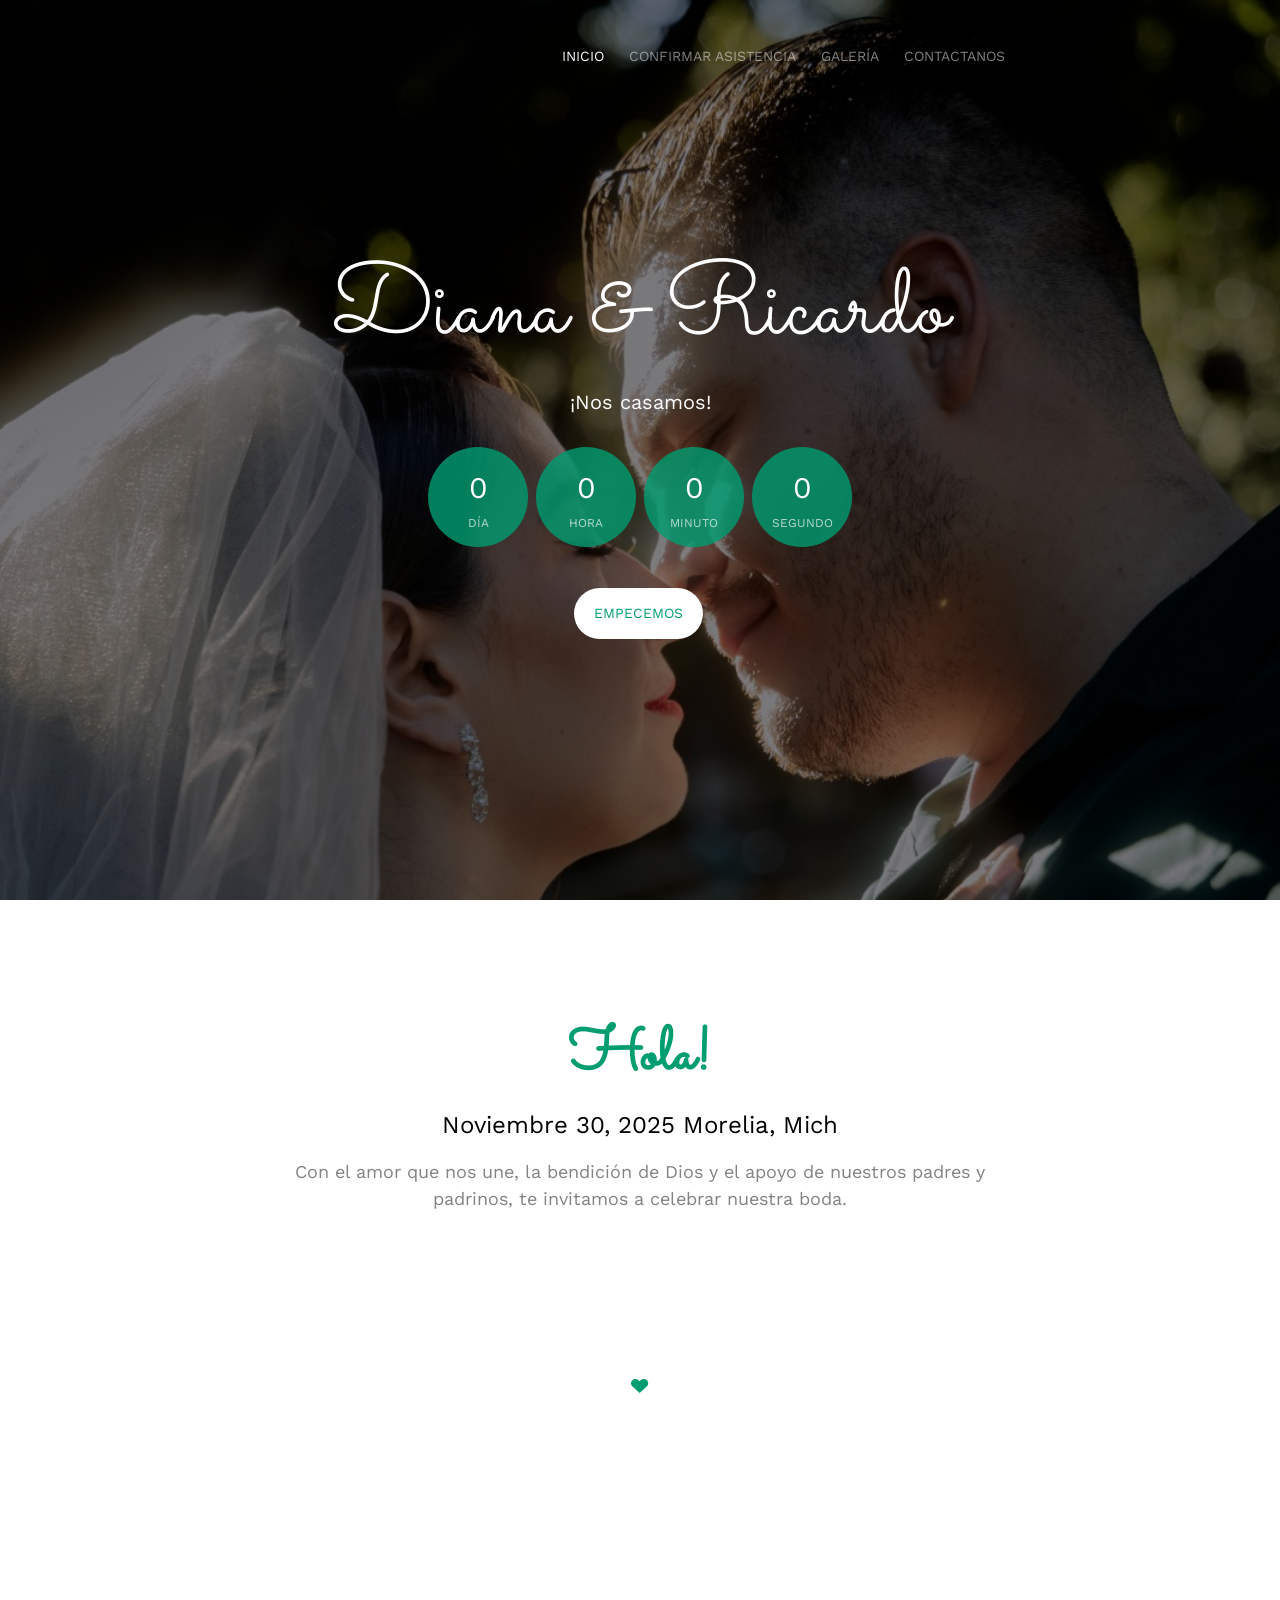
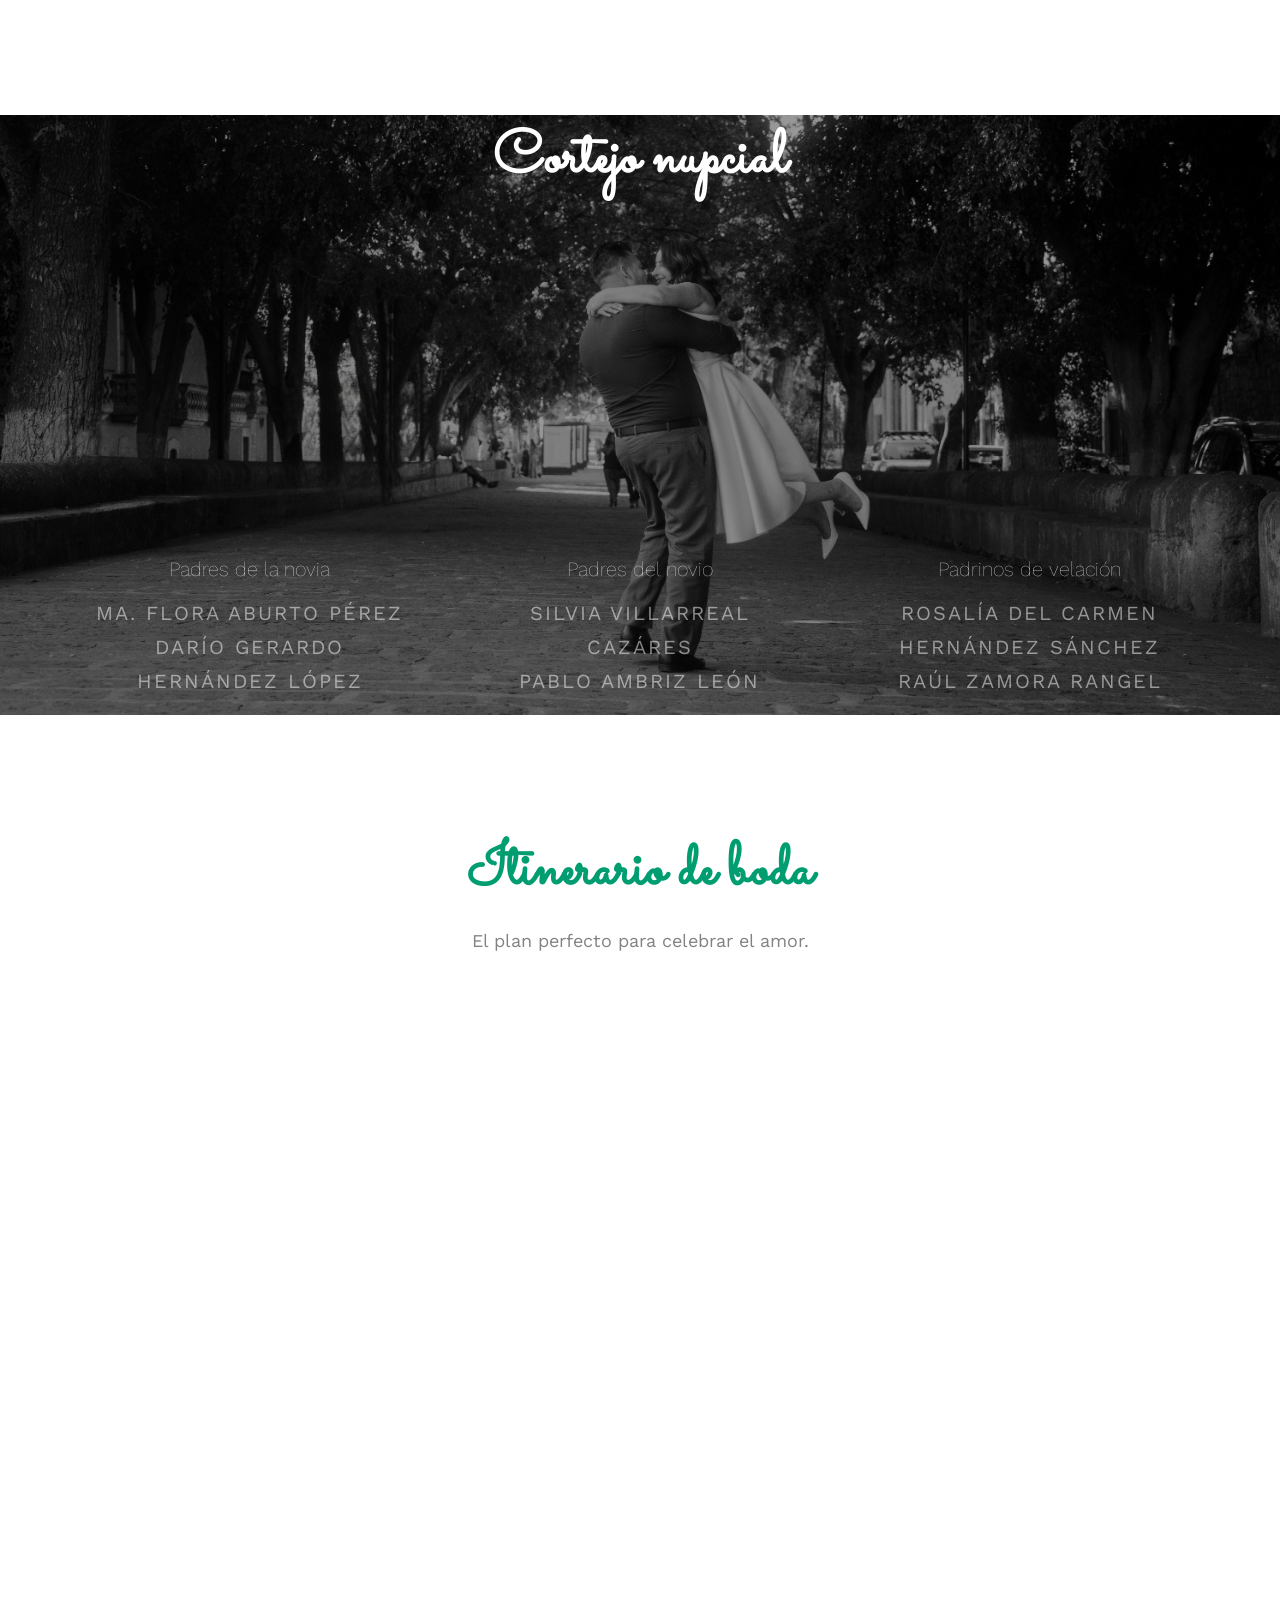
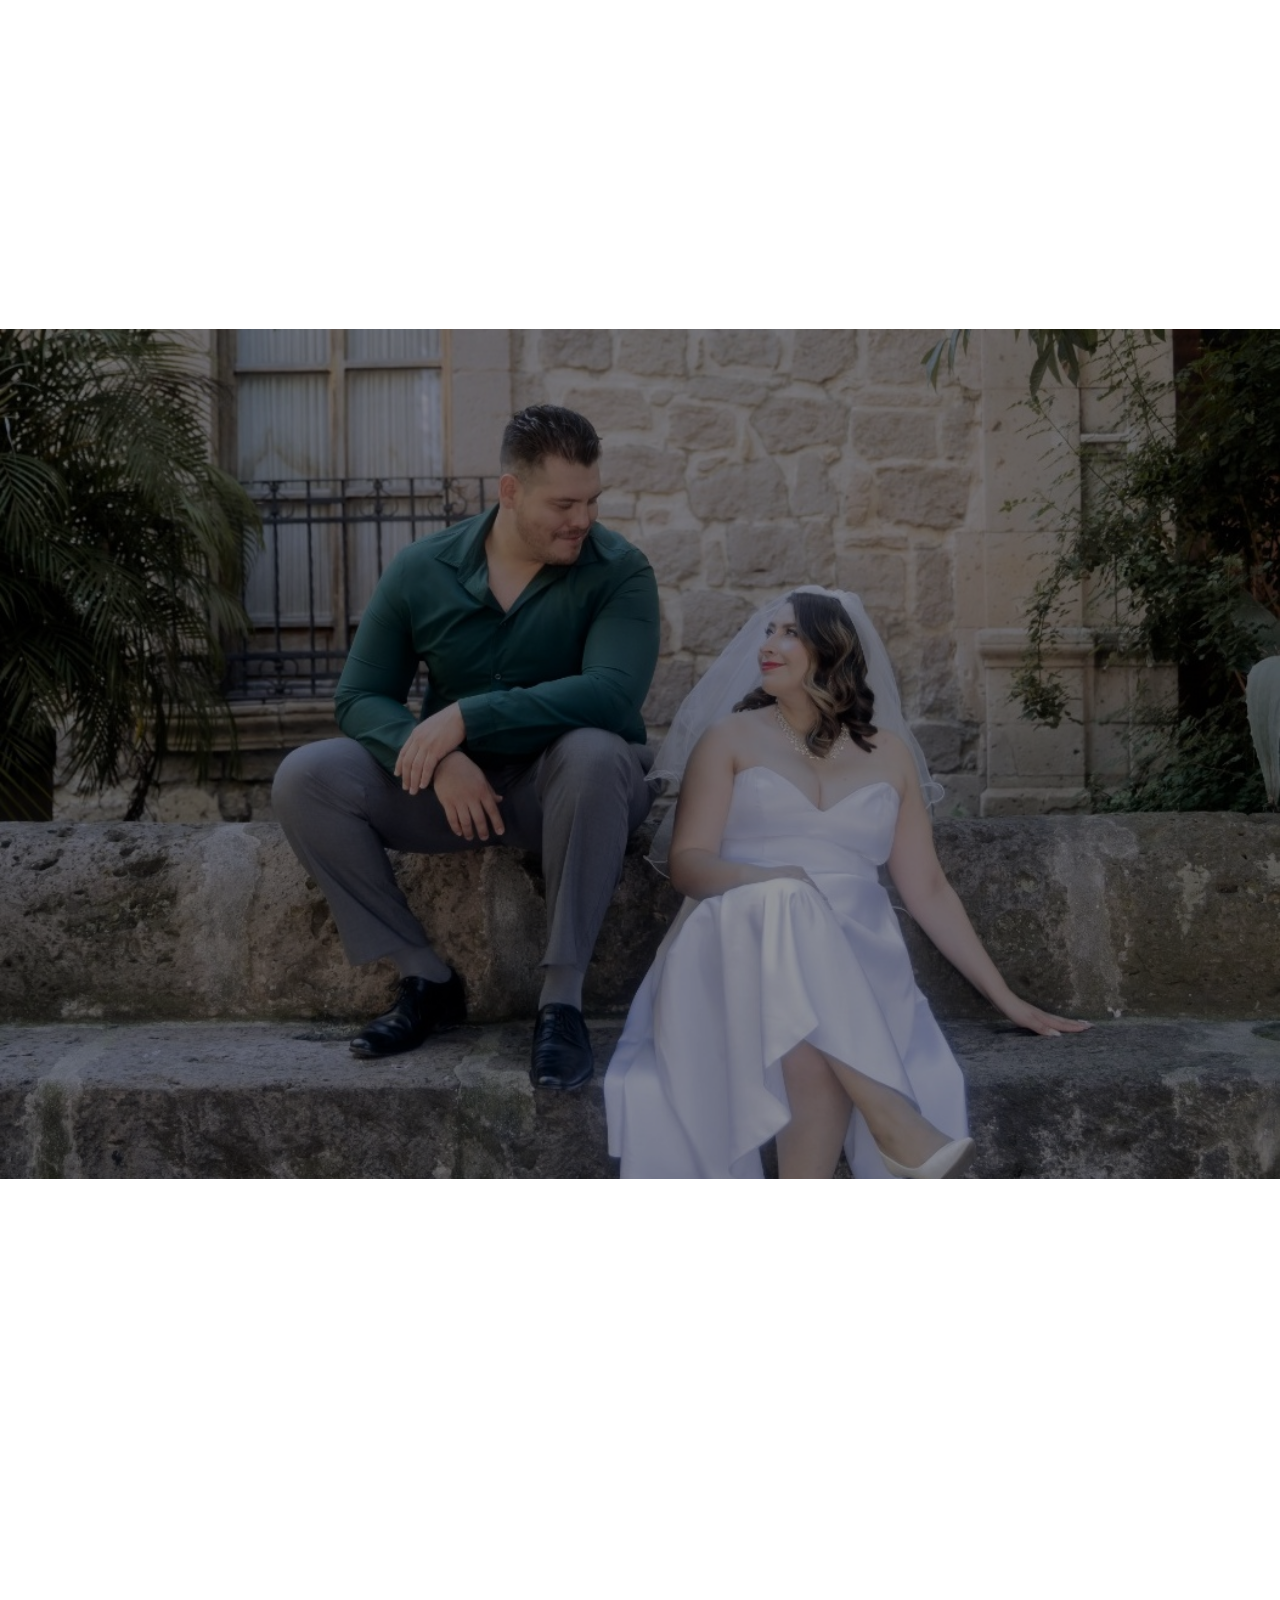
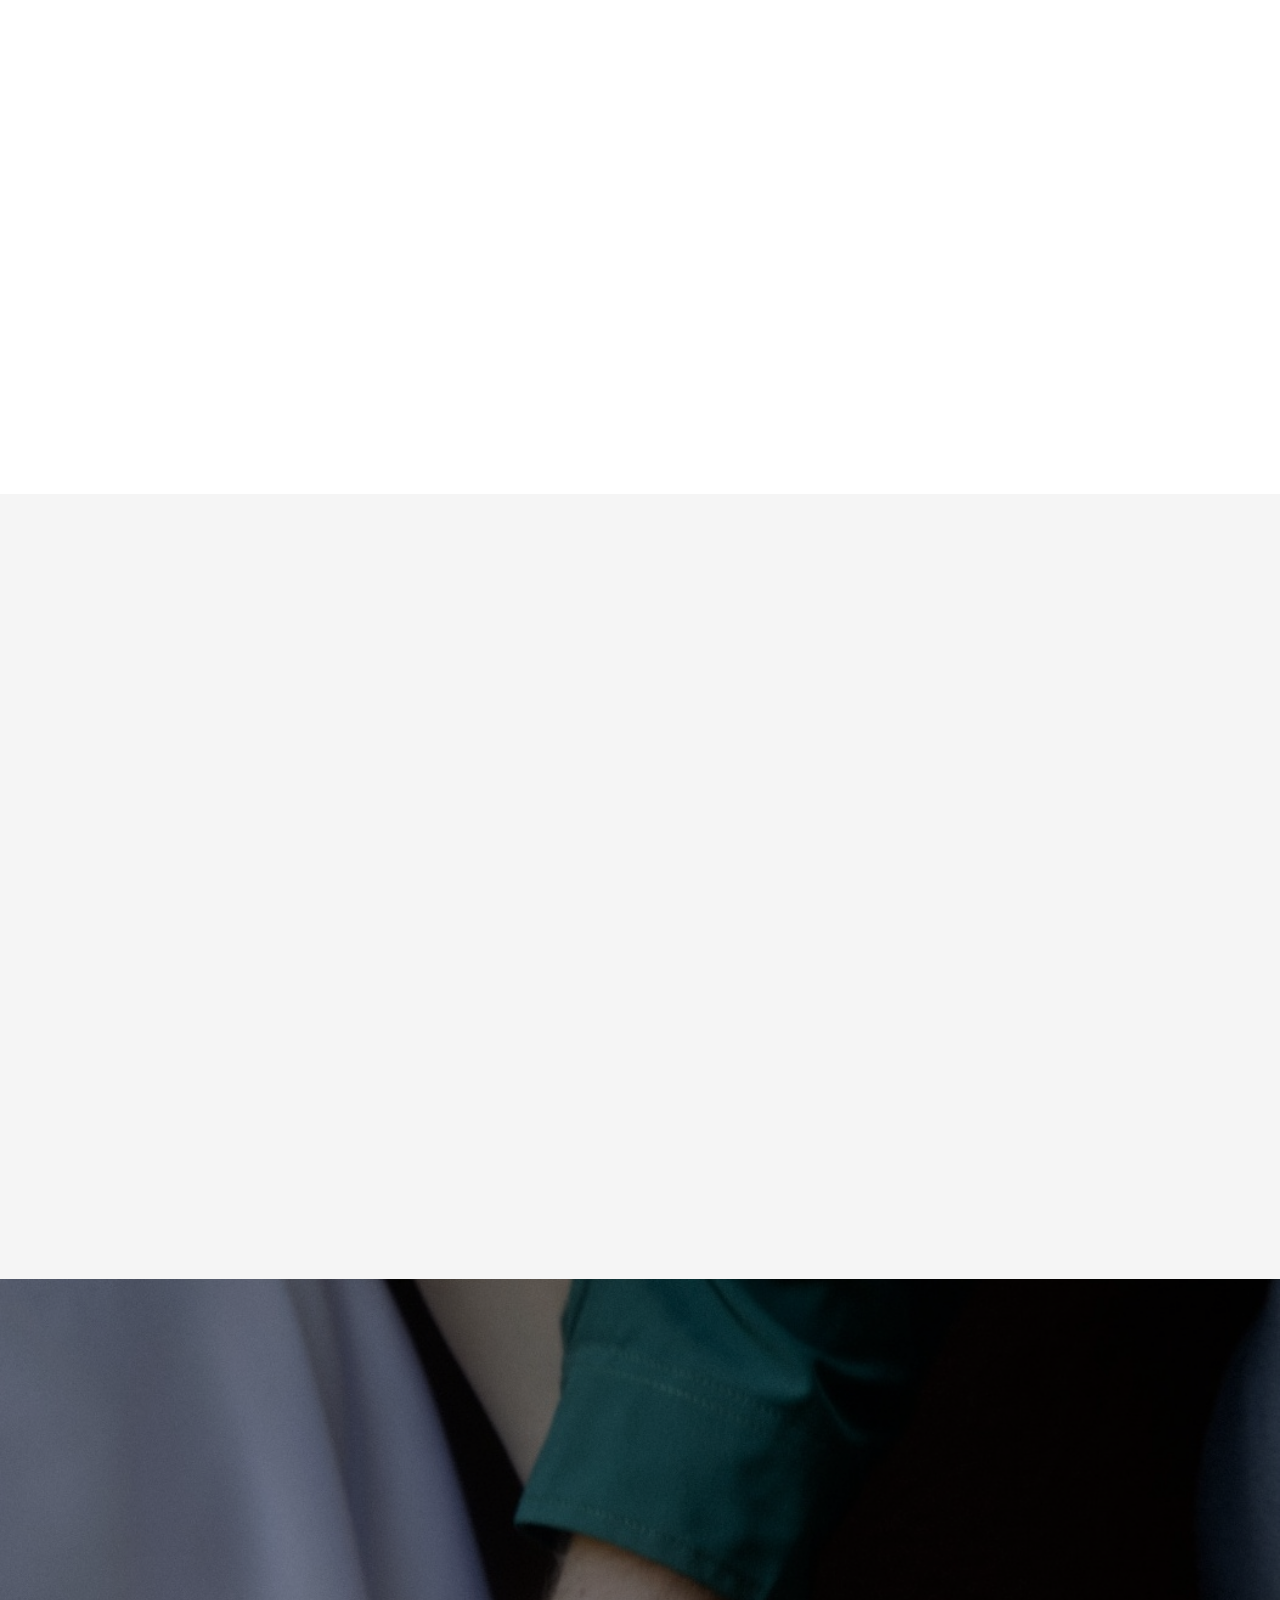
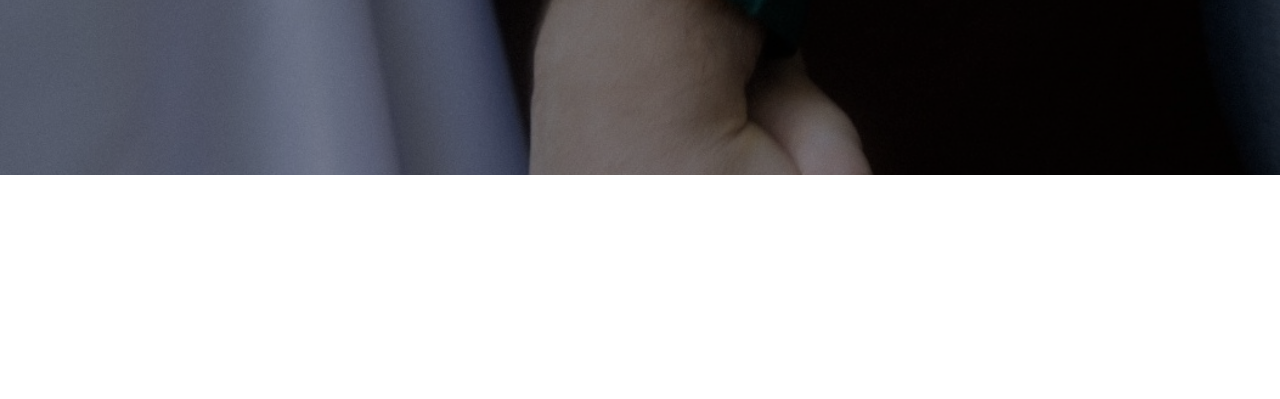
==== commit ccc3926a: "gallery" ====
--- a/index.html
+++ b/index.html
@@ -76,7 +76,7 @@
 							<li class="active"><a href="index.html">Inicio</a></li>
 							<li><a href="#" onclick="getPases()">Confirmar asistencia</a></li>
 							<li class="has-dropdown">
-								<a href="gallery.html">Gallería</a>
+								<a href="gallery.html">Galería</a>
 								<ul class="dropdown">
 									<li><a href="#">Propuesta</a></li>
 									<li><a href="#">Save the date</a></li>
@@ -119,6 +119,11 @@
 				const urlParams = new URLSearchParams(window.location.search);
 				var pases = urlParams.get("type");
 				var nombre = urlParams.get("guest");
+				console.log(nombre);
+				if (nombre == null || nombre == "") {
+					nombre=="NO IDENTIFICADO";
+
+				}
 				if (pases != null) {
 					pases = pases.toLowerCase();
 
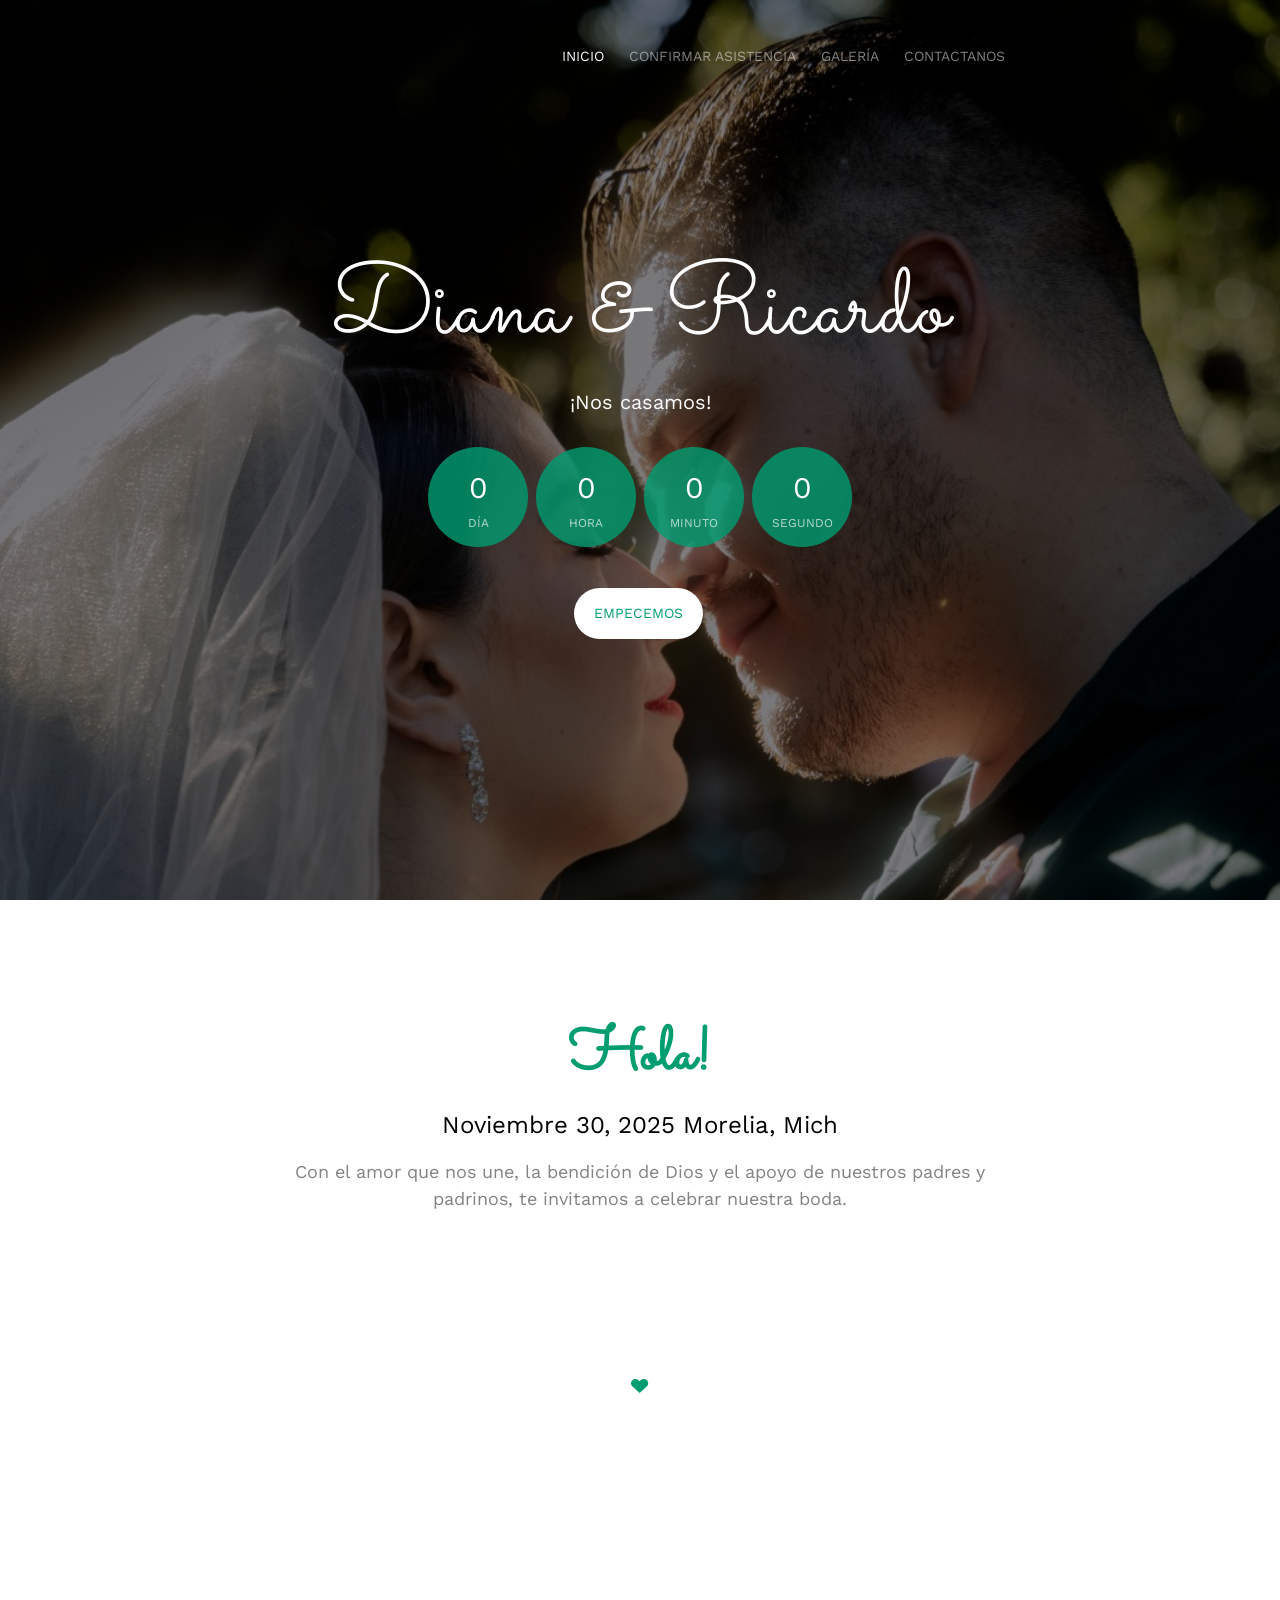
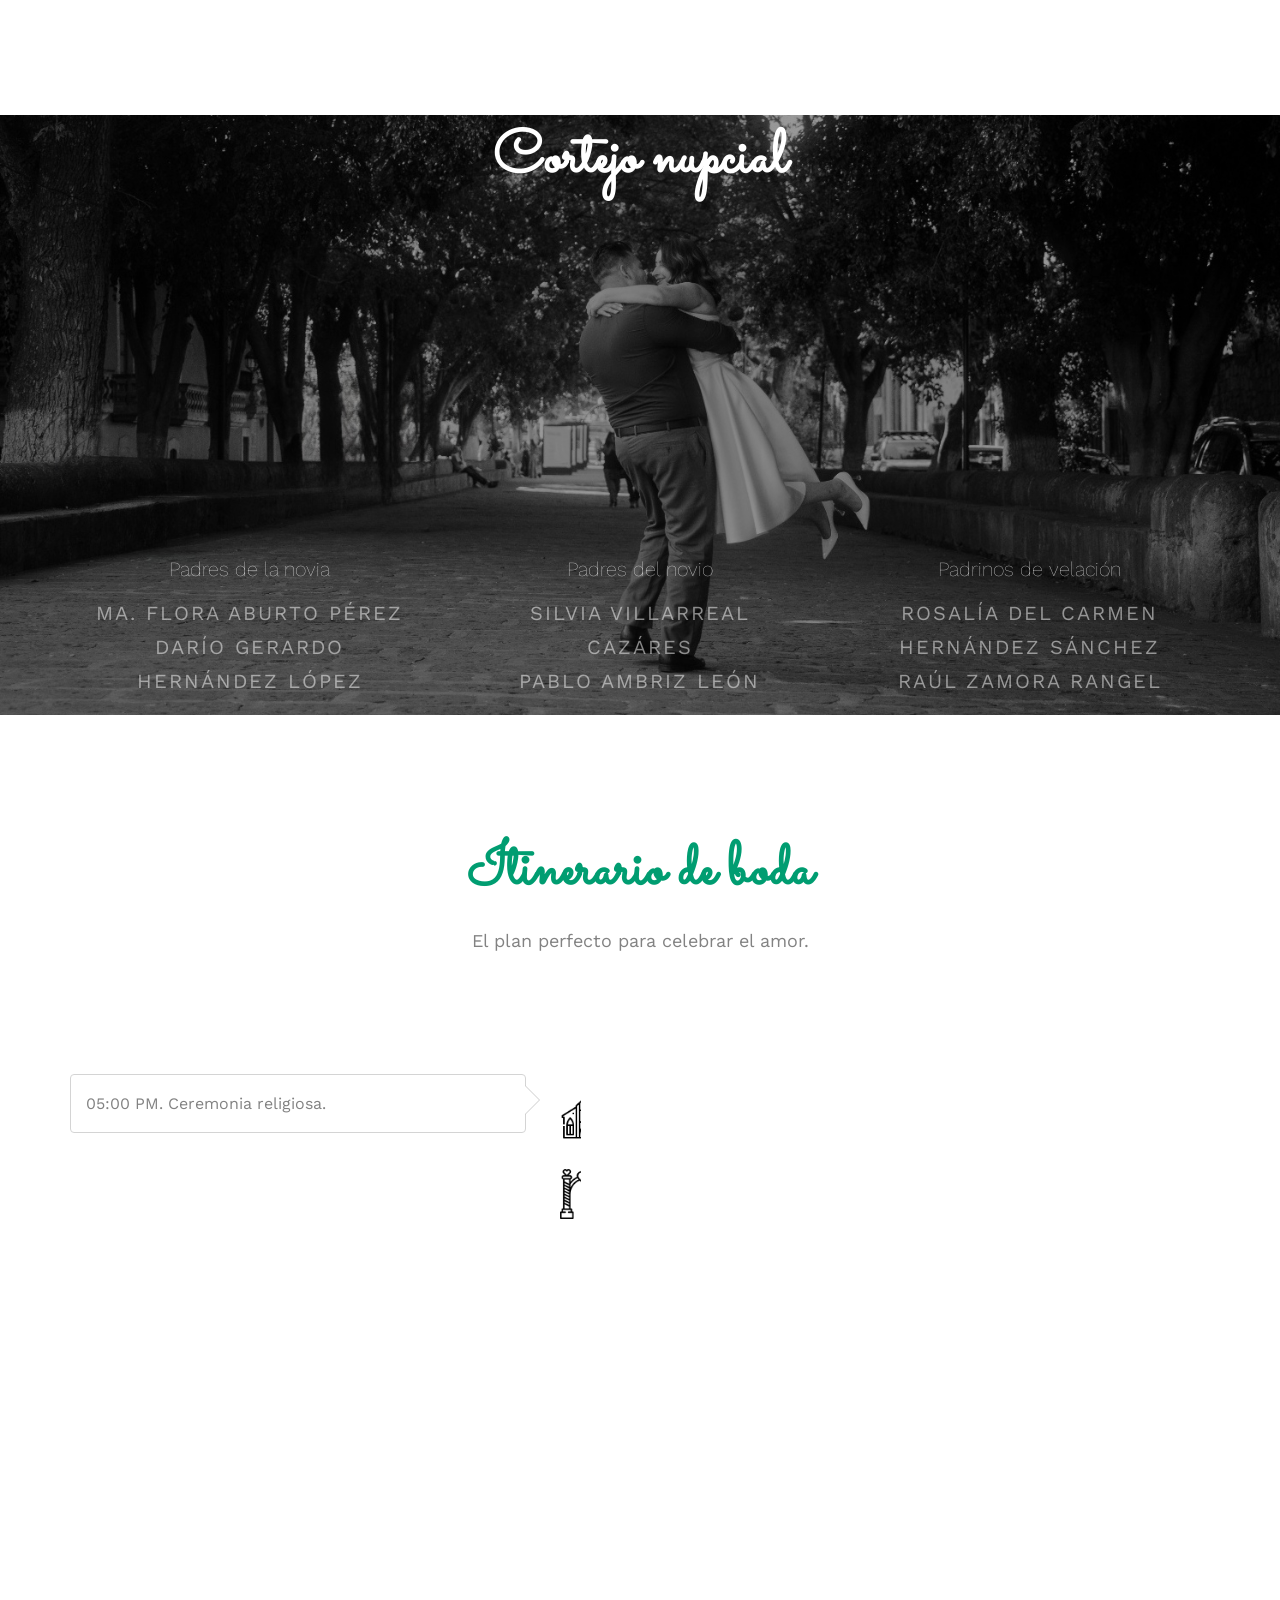
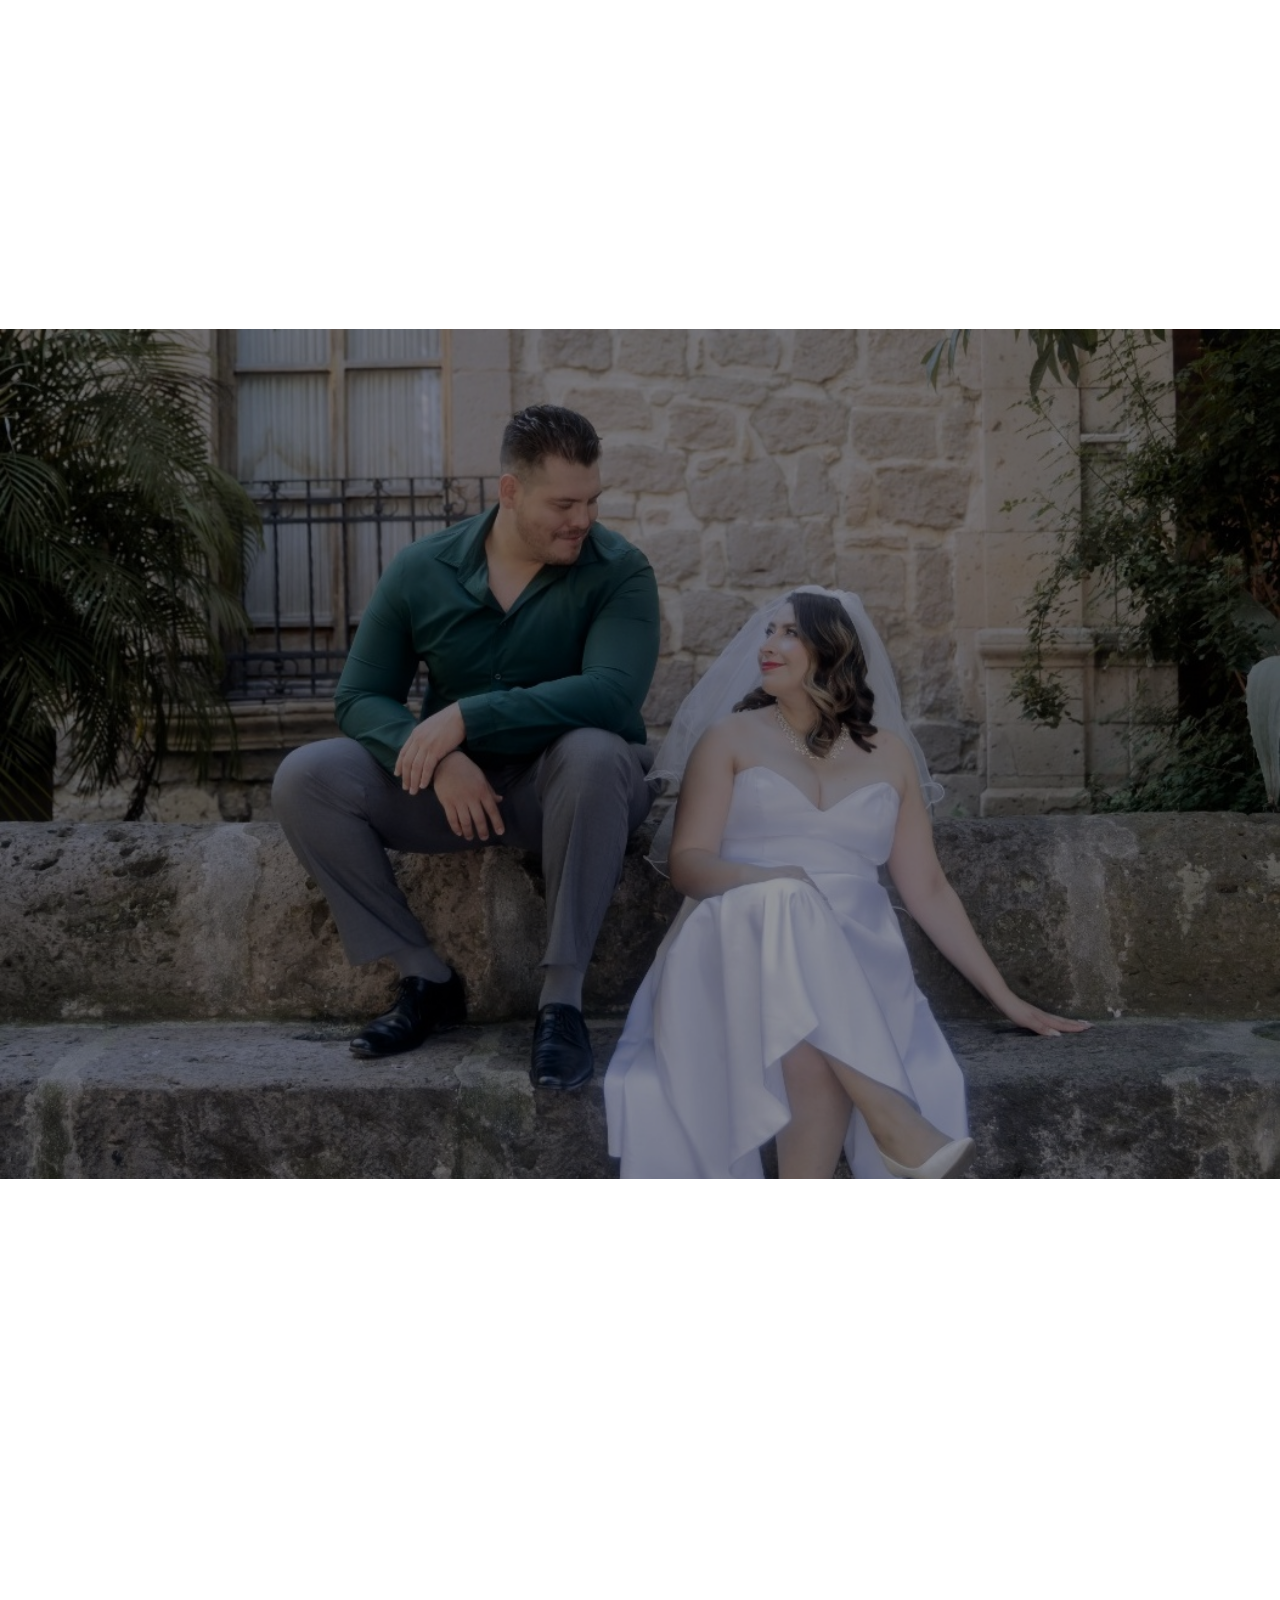
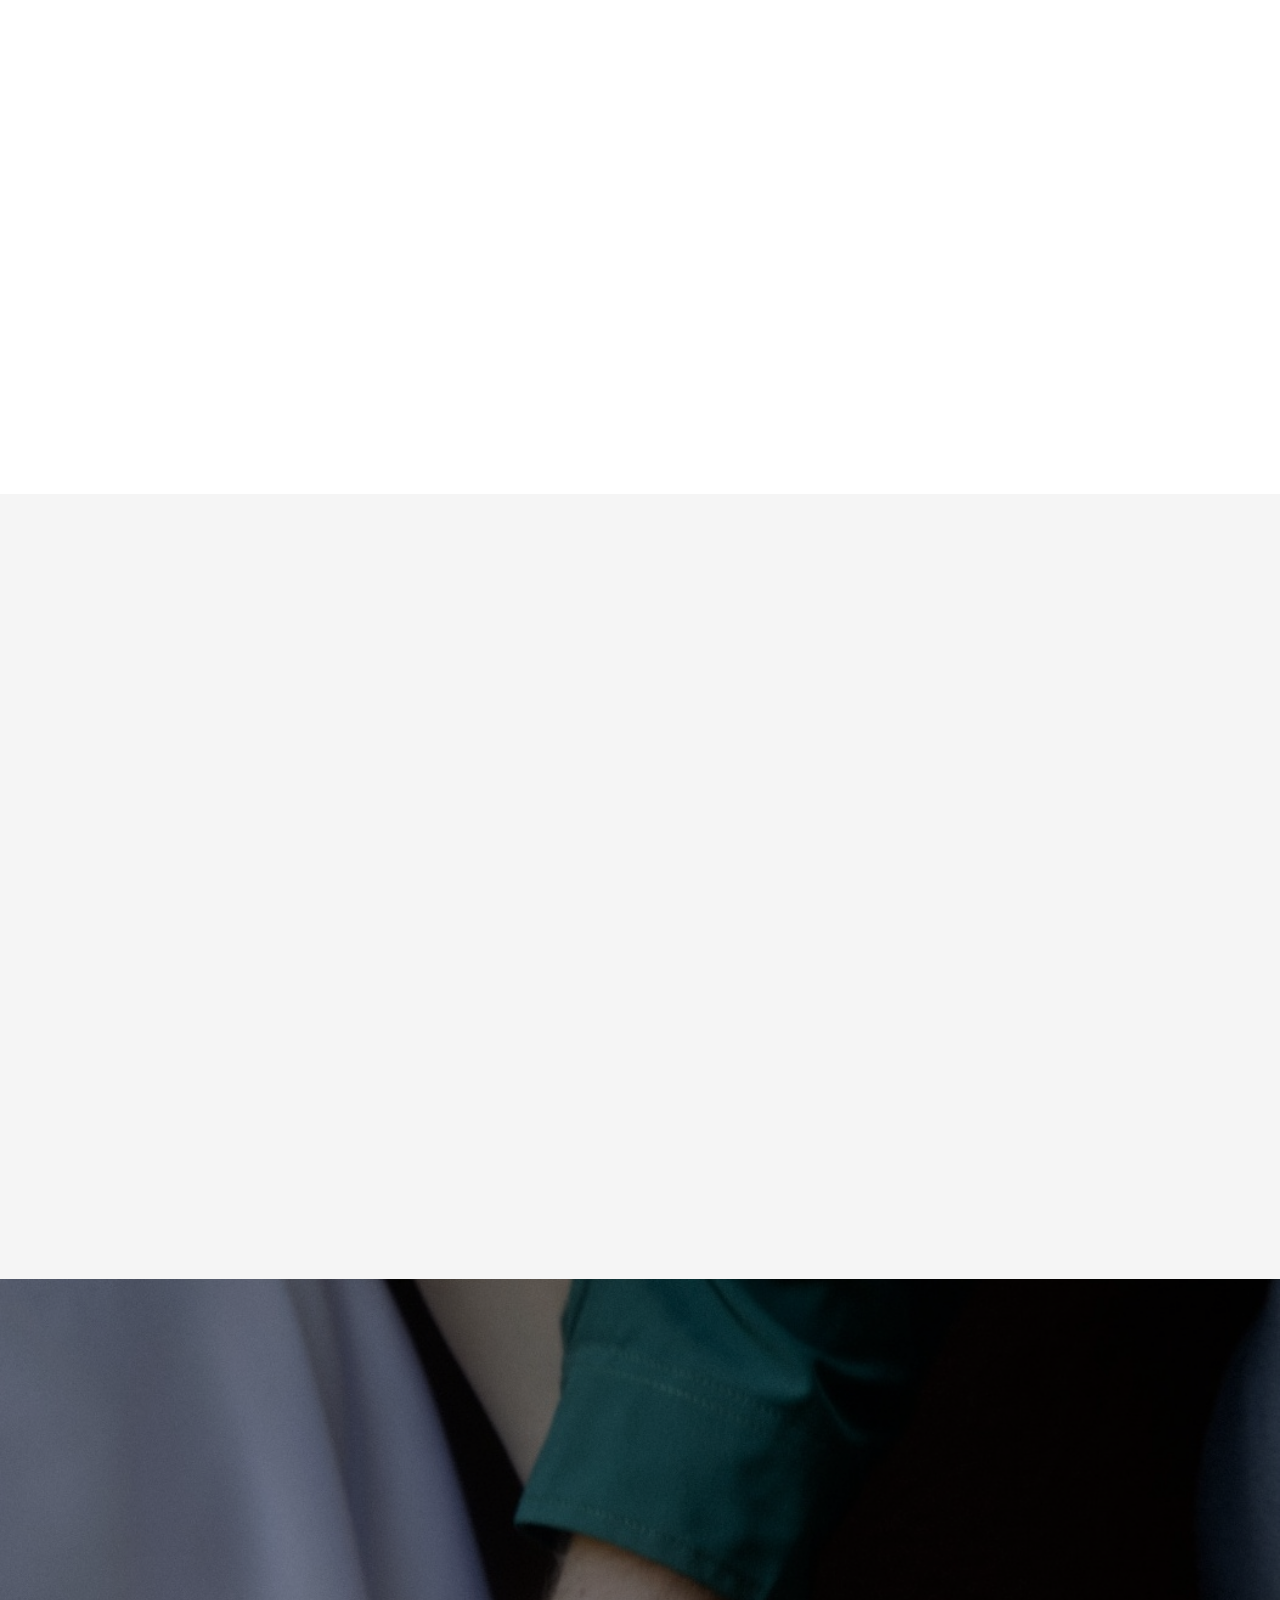
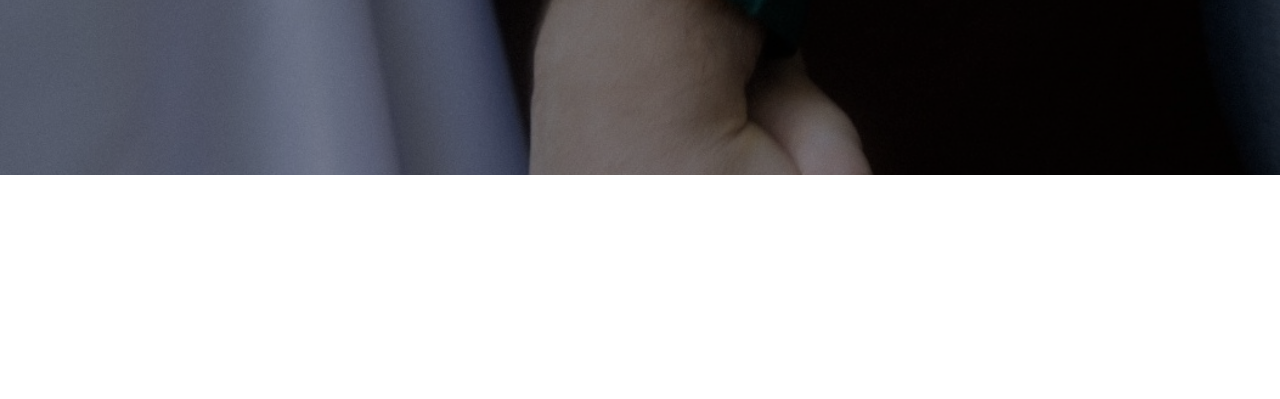
==== commit 65579ebb: "add salon" ====
--- a/index.html
+++ b/index.html
@@ -398,7 +398,7 @@
 											<span>Domingo 30</span>
 											<span>Noviembre, 2025</span>
 										</div>
-										<p>Thomas Jefferson, Roraima s/n, <br> 58090 Morelia, Mich.</p>
+										<p>Jardín Ego<br>Thomas Jefferson, Roraima s/n, <br> 58090 Morelia, Mich.</p>
 										<div>
 											<img class="btn btn-sm" src="images/mapa.png" class="img-responsive">
 											<a href="https://www.google.com/maps/dir/?api=1&destination=Thomas+Jefferson,+Roraima+s%2Fn,+58090+Morelia,+Mich./@19.6744735,-101.1906632,15z"
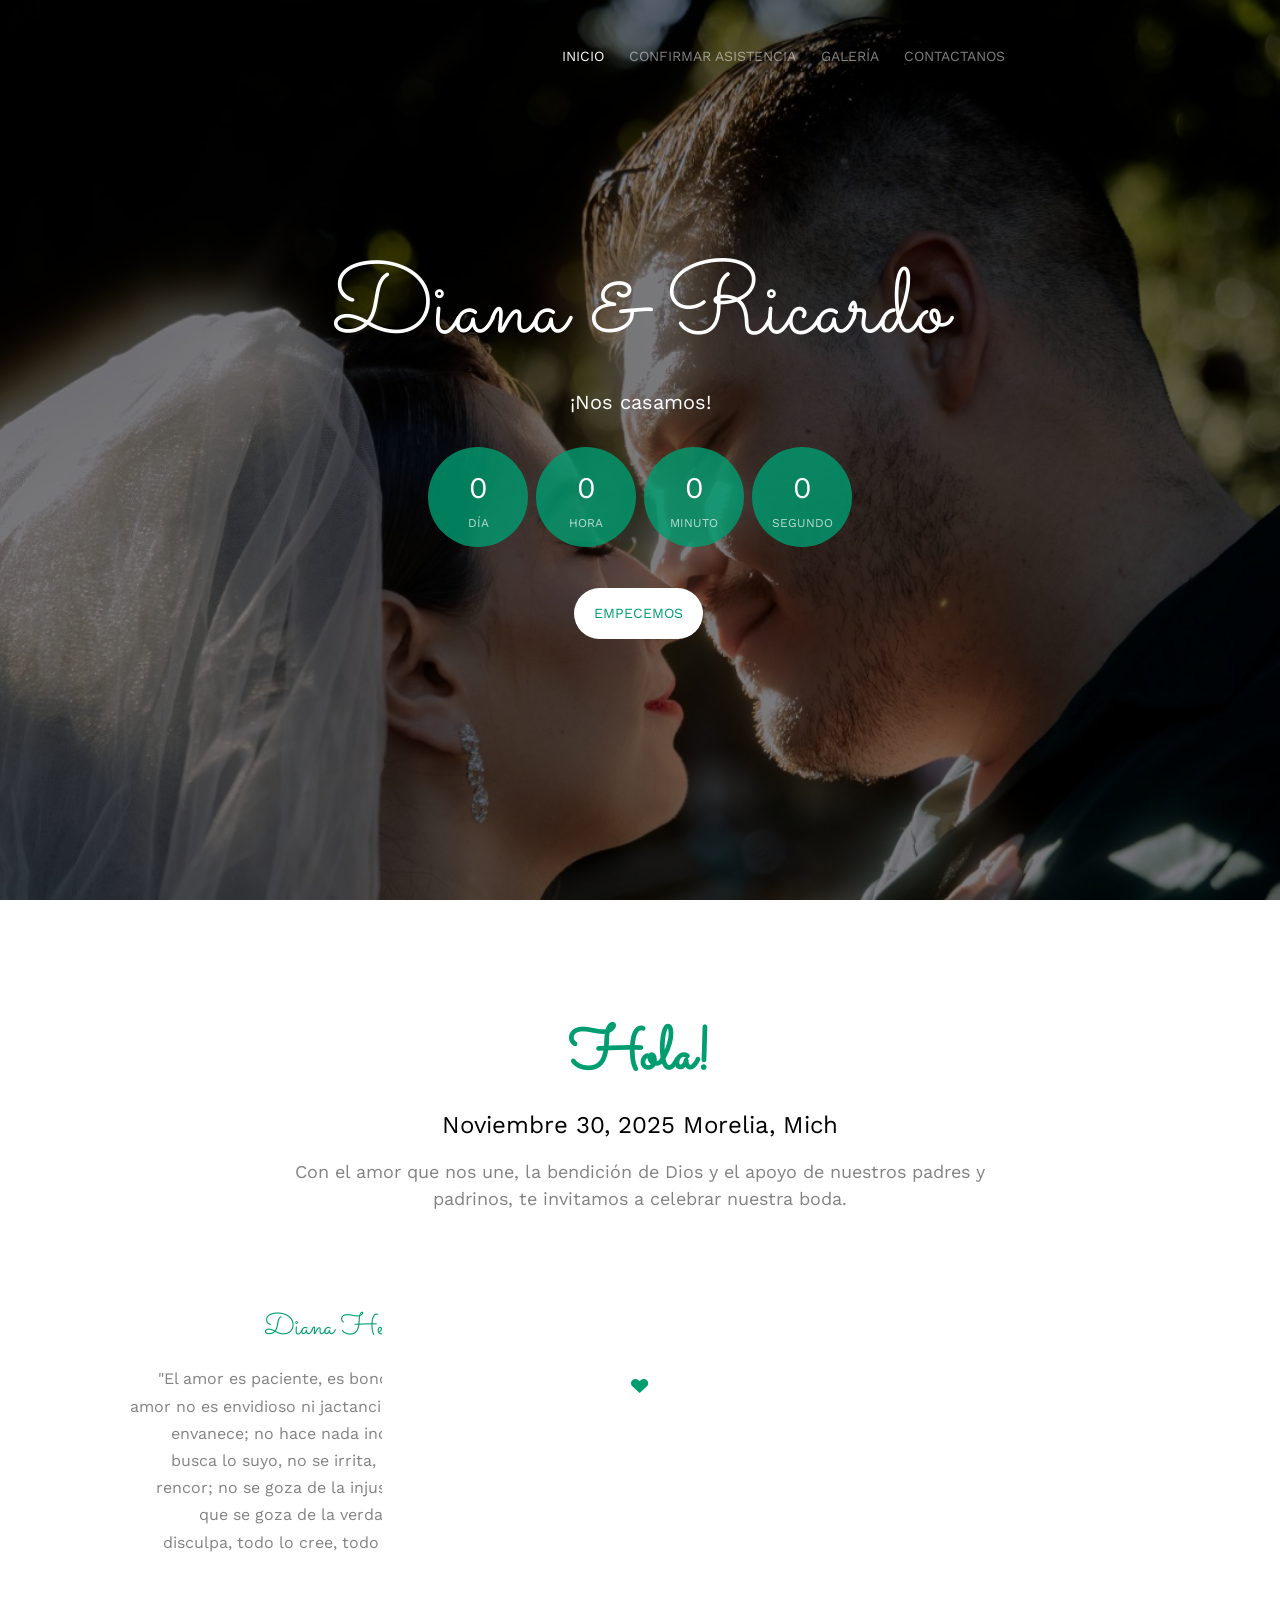
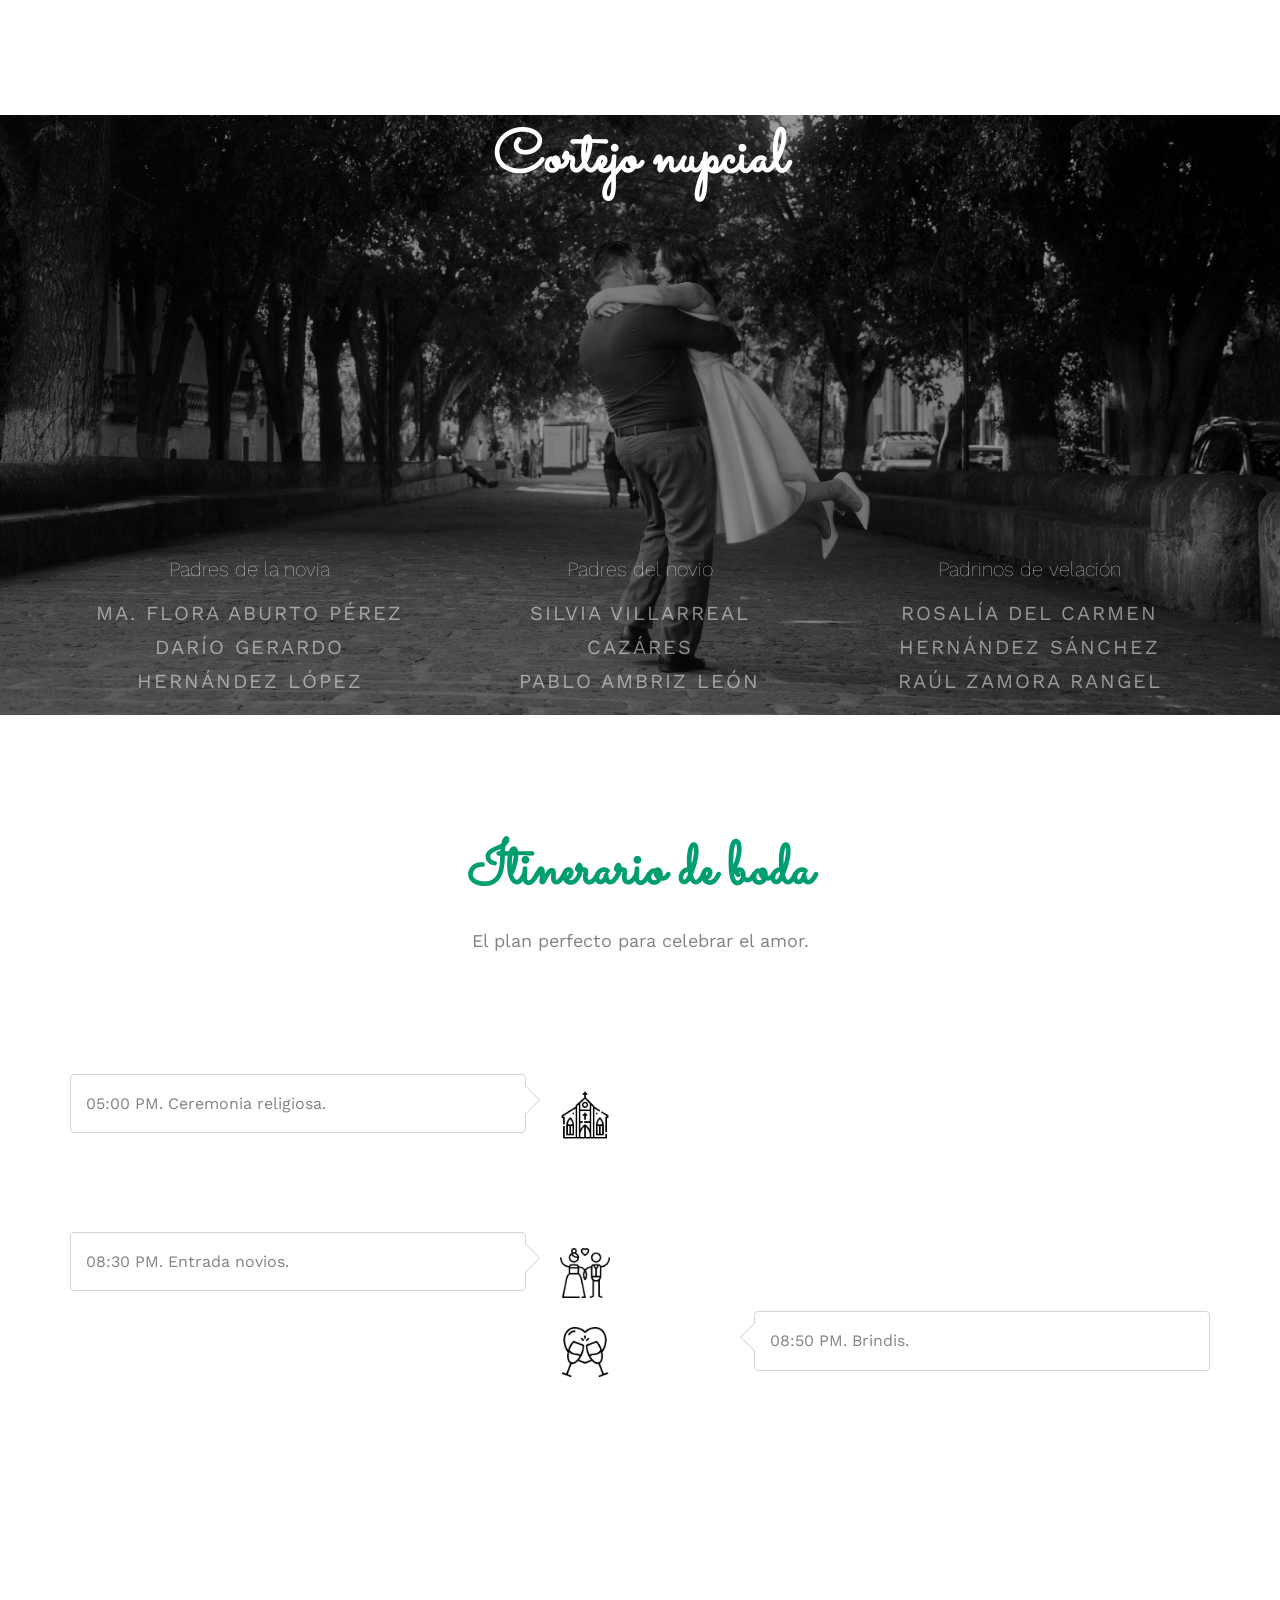
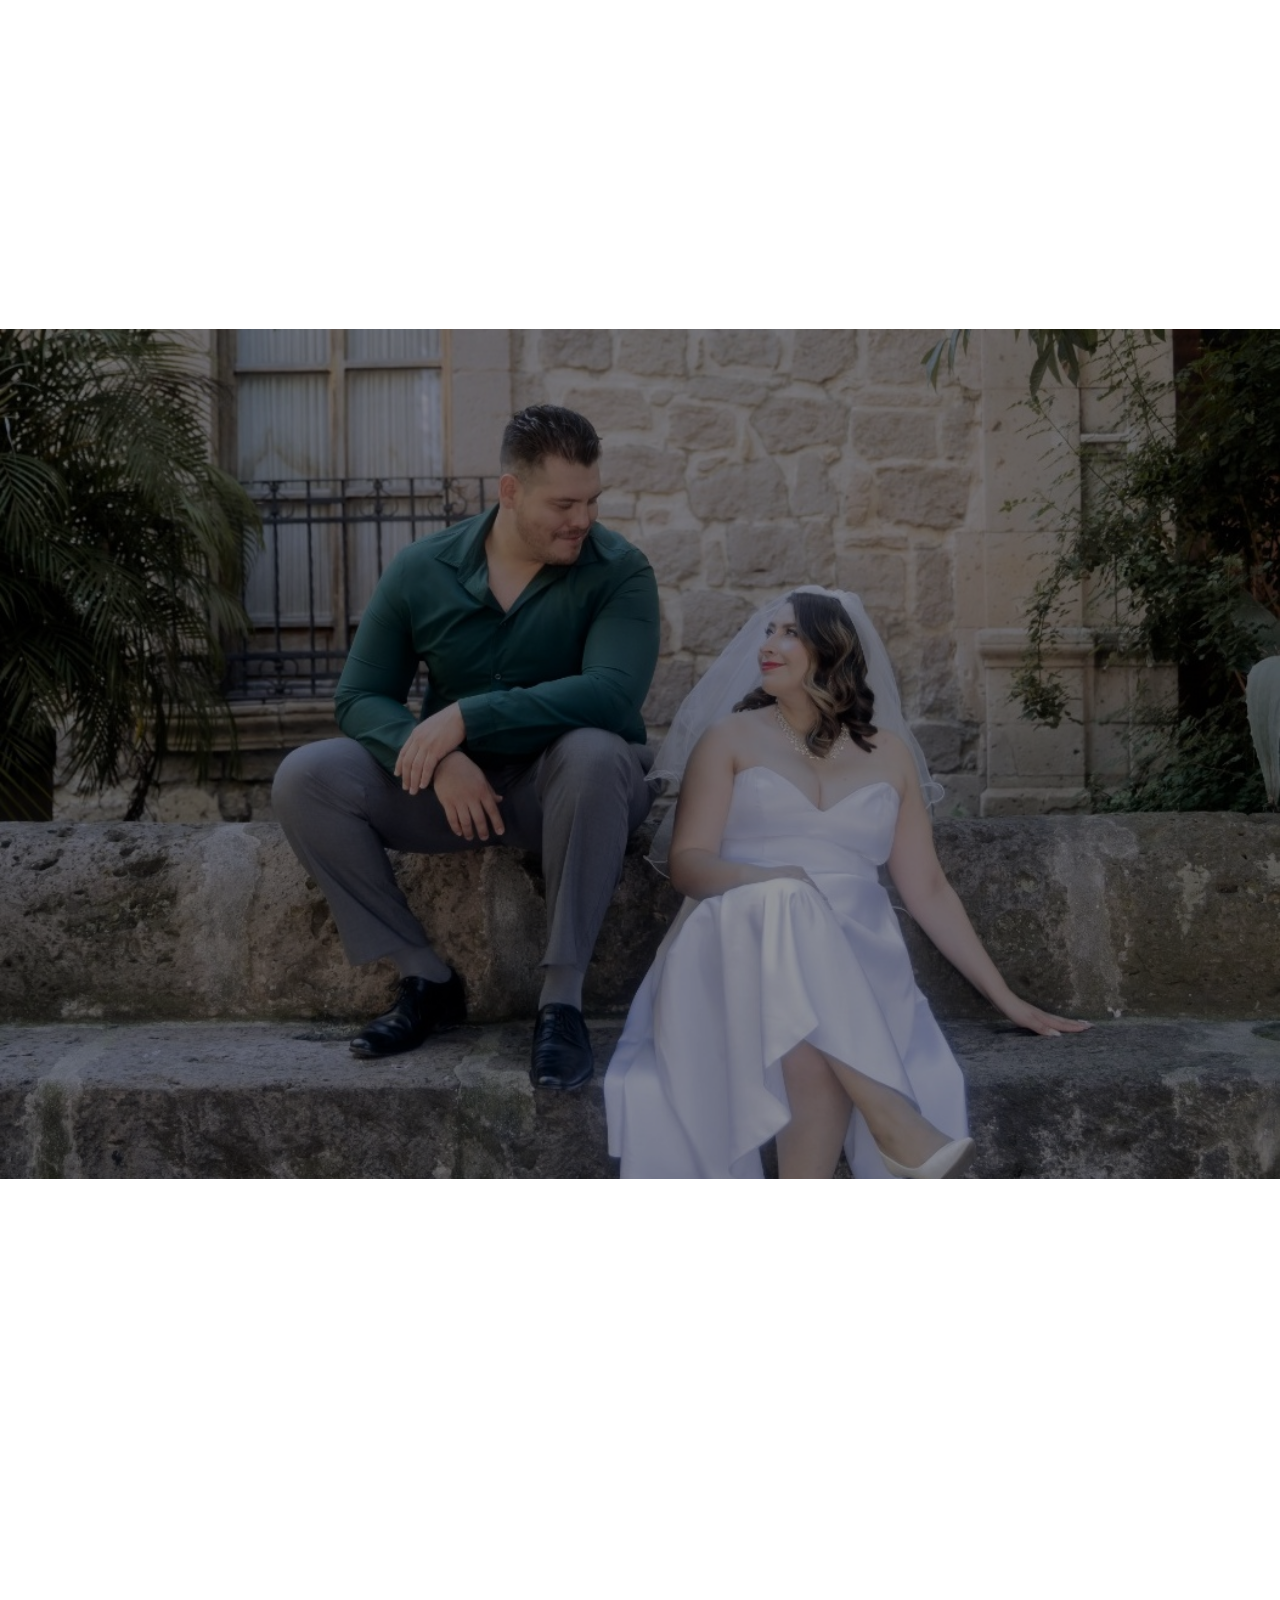
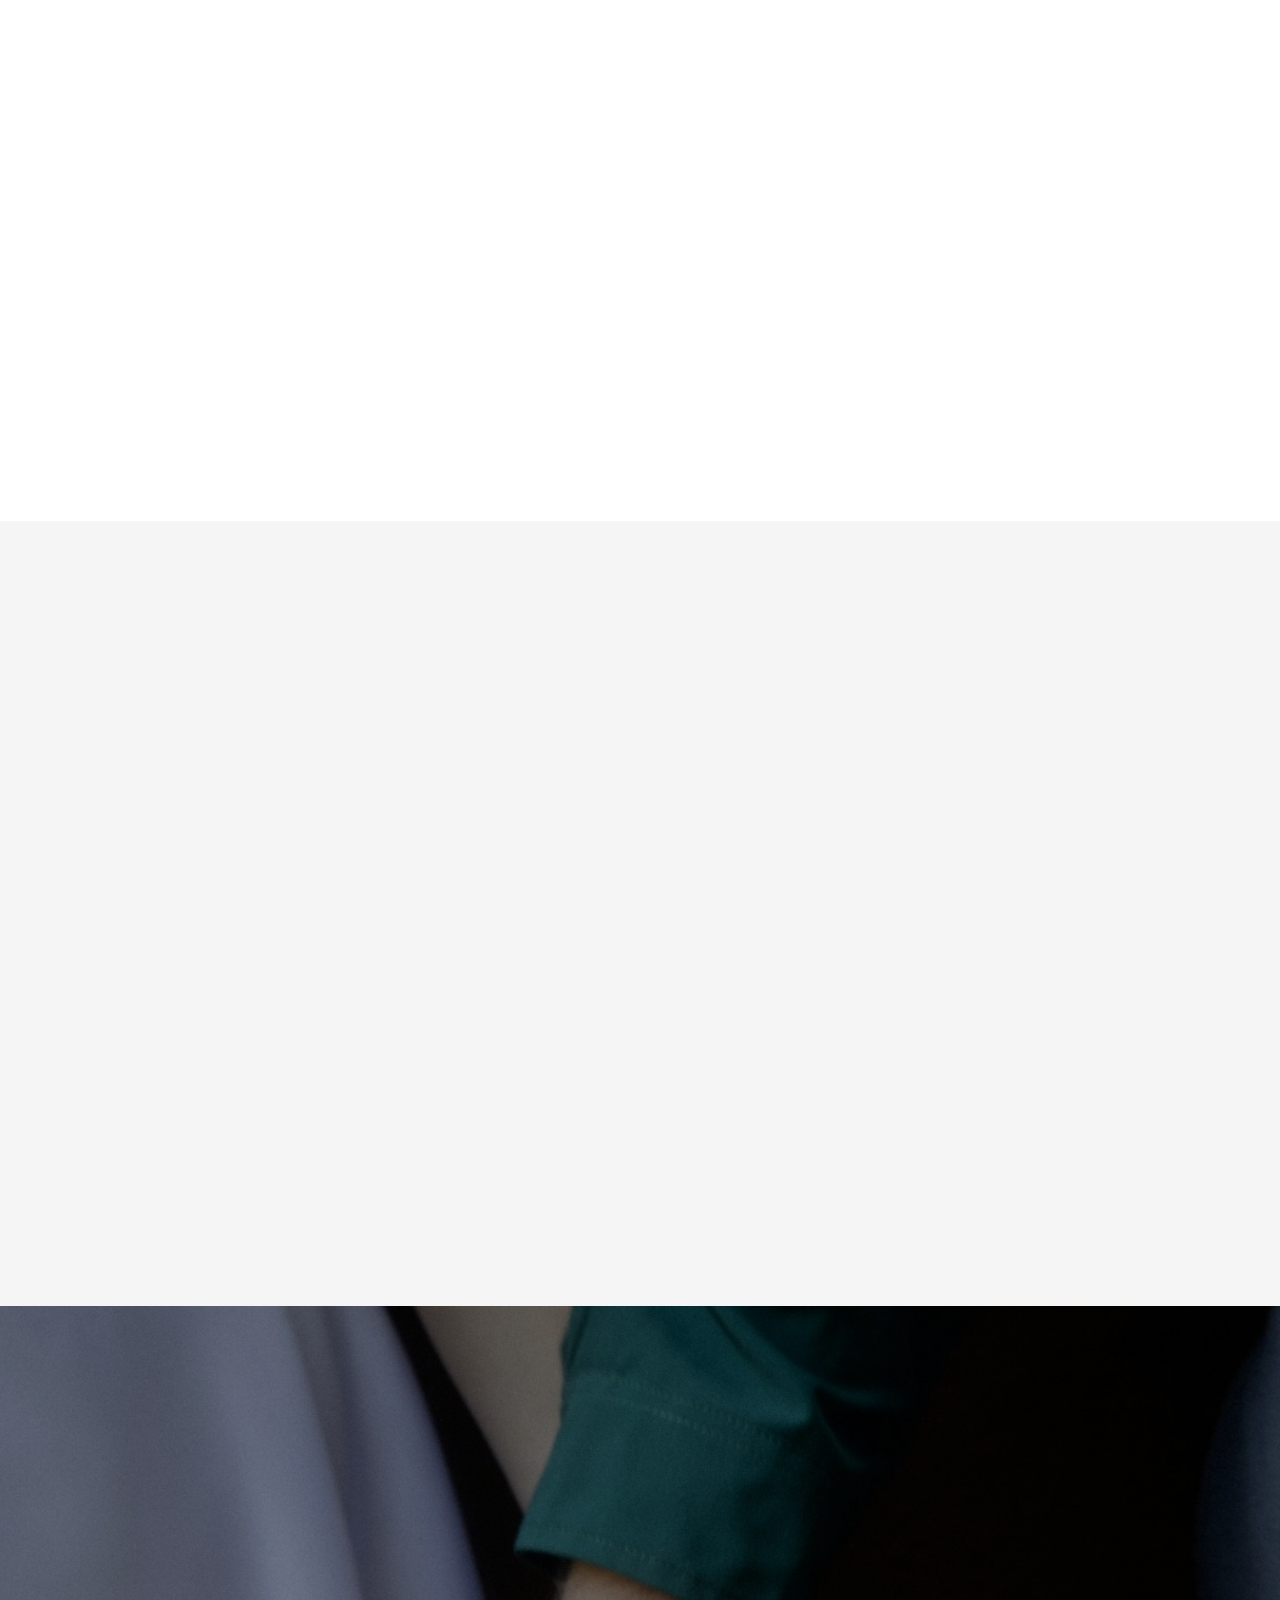
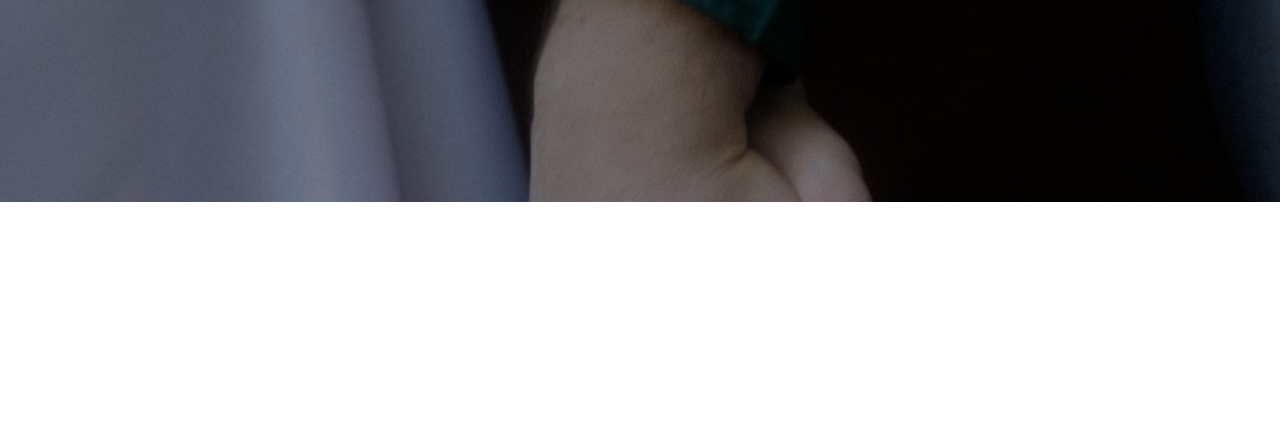
==== commit 43c7cc74: "last changes" ====
--- a/index.html
+++ b/index.html
@@ -183,10 +183,10 @@
 				<div class="couple-wrap animate-box">
 					<div class="couple-half">
 						<div class="groom">
-							<img src="images/2.jpeg" alt="groom" class="img-responsive">
+							<img src="images/3.jpeg" alt="groom" class="img-responsive">
 						</div>
 						<div class="desc-groom" oefr>
-							<h3>Ricardo Ambriz</h3>
+							<h3>Diana Hernández</h3>
 							<p>"El amor es paciente, es bondadoso; el amor no es envidioso ni jactancioso, no se
 								envanece; no hace nada indebido, no busca lo suyo, no se irrita, no guarda rencor; no se
 								goza de la injusticia, sino que se goza de la verdad. Todo lo disculpa, todo lo cree,
@@ -196,10 +196,10 @@
 					<p class="heart text-center"><i class="icon-heart2"></i></p>
 					<div class="couple-half">
 						<div class="bride">
-							<img src="images/3.jpeg" alt="groom" class="img-responsive">
+							<img src="images/2.jpeg" alt="groom" class="img-responsive">
 						</div>
 						<div class="desc-bride">
-							<h3>Diana Hernández</h3>
+							<h3>Ricardo Ambriz</h3>
 							<p>Hoy unimos nuestras vidas, nuestros sueños y nuestros corazones.
 								Elegirnos será nuestra promesa diaria, en las alegrías y en los desafíos.
 								Prometemos apoyarnos, reír juntos y amarnos sin medida.
@@ -376,8 +376,8 @@
 											<span>Domingo 30</span>
 											<span>Noviembre, 2025</span>
 										</div>
-										<p>Ramón López Velarde Sur, Tenencia Sta Maria de Guido, 58090 Morelia, Mich.
-											Templo chico.</p>
+										<p>Templo chico.<br>Ramón López Velarde Sur, Sta Maria de Guido,
+											<br>58090 Morelia, Mich.</p>
 										<div>
 											<img class="btn btn-sm" src="images/mapa.png" class="img-responsive">
 											<a href="https://www.google.com/maps/dir/?api=1&destination=Temple+of+Santa+Maria+de+Guido,+Ram%C3%B3n+L%C3%B3pez+Velarde+Sur,+Tenencia+Santa+Maria+de+Guido,+Morelia,+Michoac%C3%A1n"
@@ -390,8 +390,8 @@
 										<h3>Banquete</h3>
 										<div class="event-col">
 											<i class="icon-clock"></i>
-											<span>8:00 PM</span>
-											<span>2:00 AM</span>
+											<span>7:45 PM</span>
+											<span>1:45 AM</span>
 										</div>
 										<div class="event-col">
 											<i class="icon-calendar"></i>
@@ -553,7 +553,7 @@
 										<figure>
 											<img src="images/tarjeta-de-credito.png" alt="user">
 										</figure>
-										<span>Transferencia. </span>Cta. 4152314255262332</span>
+										<span>Transferencia. </span>BBVA Ricardo Ambriz<br>Cta. 4152314255262332</span>
 										<blockquote>
 											<p>"Ya tenemos la licuadora y el horno también… si quieres hacernos un
 												regalito, ¡una transferencia nos cae muy bien!"</p>
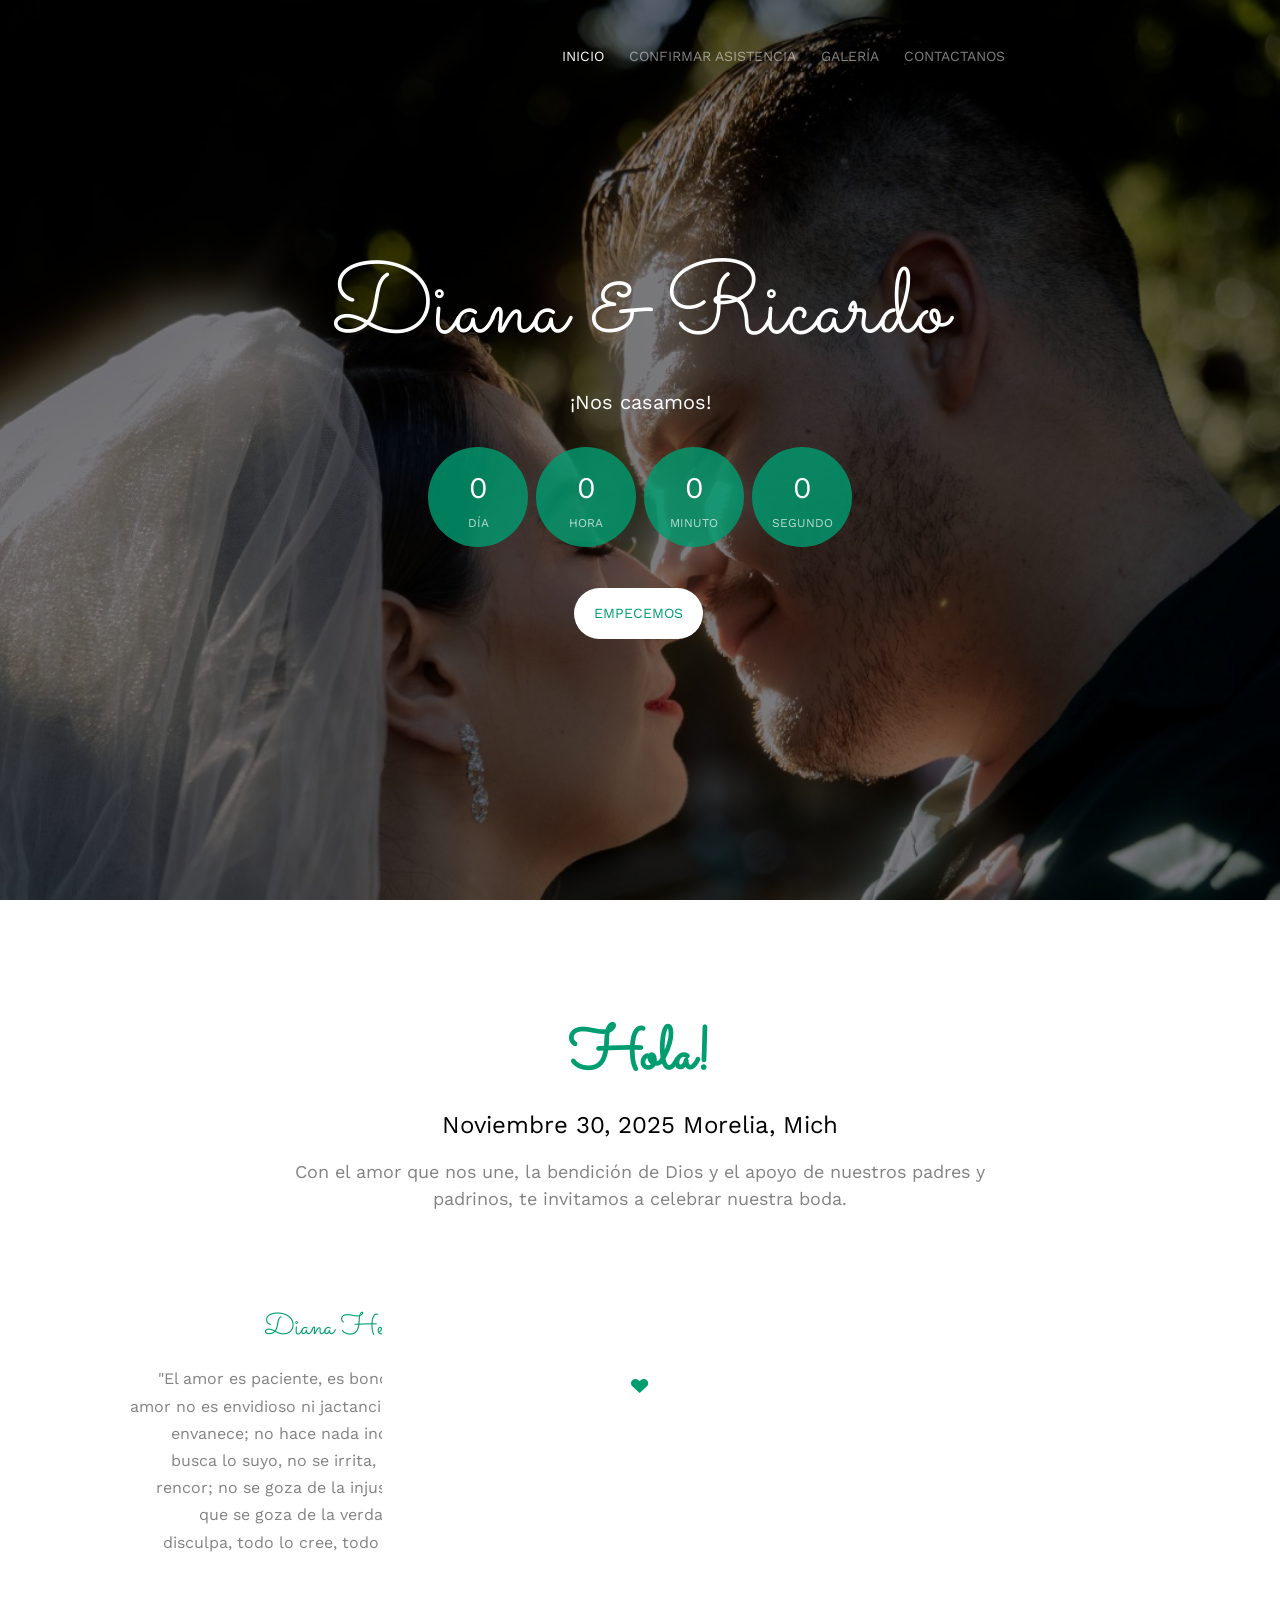
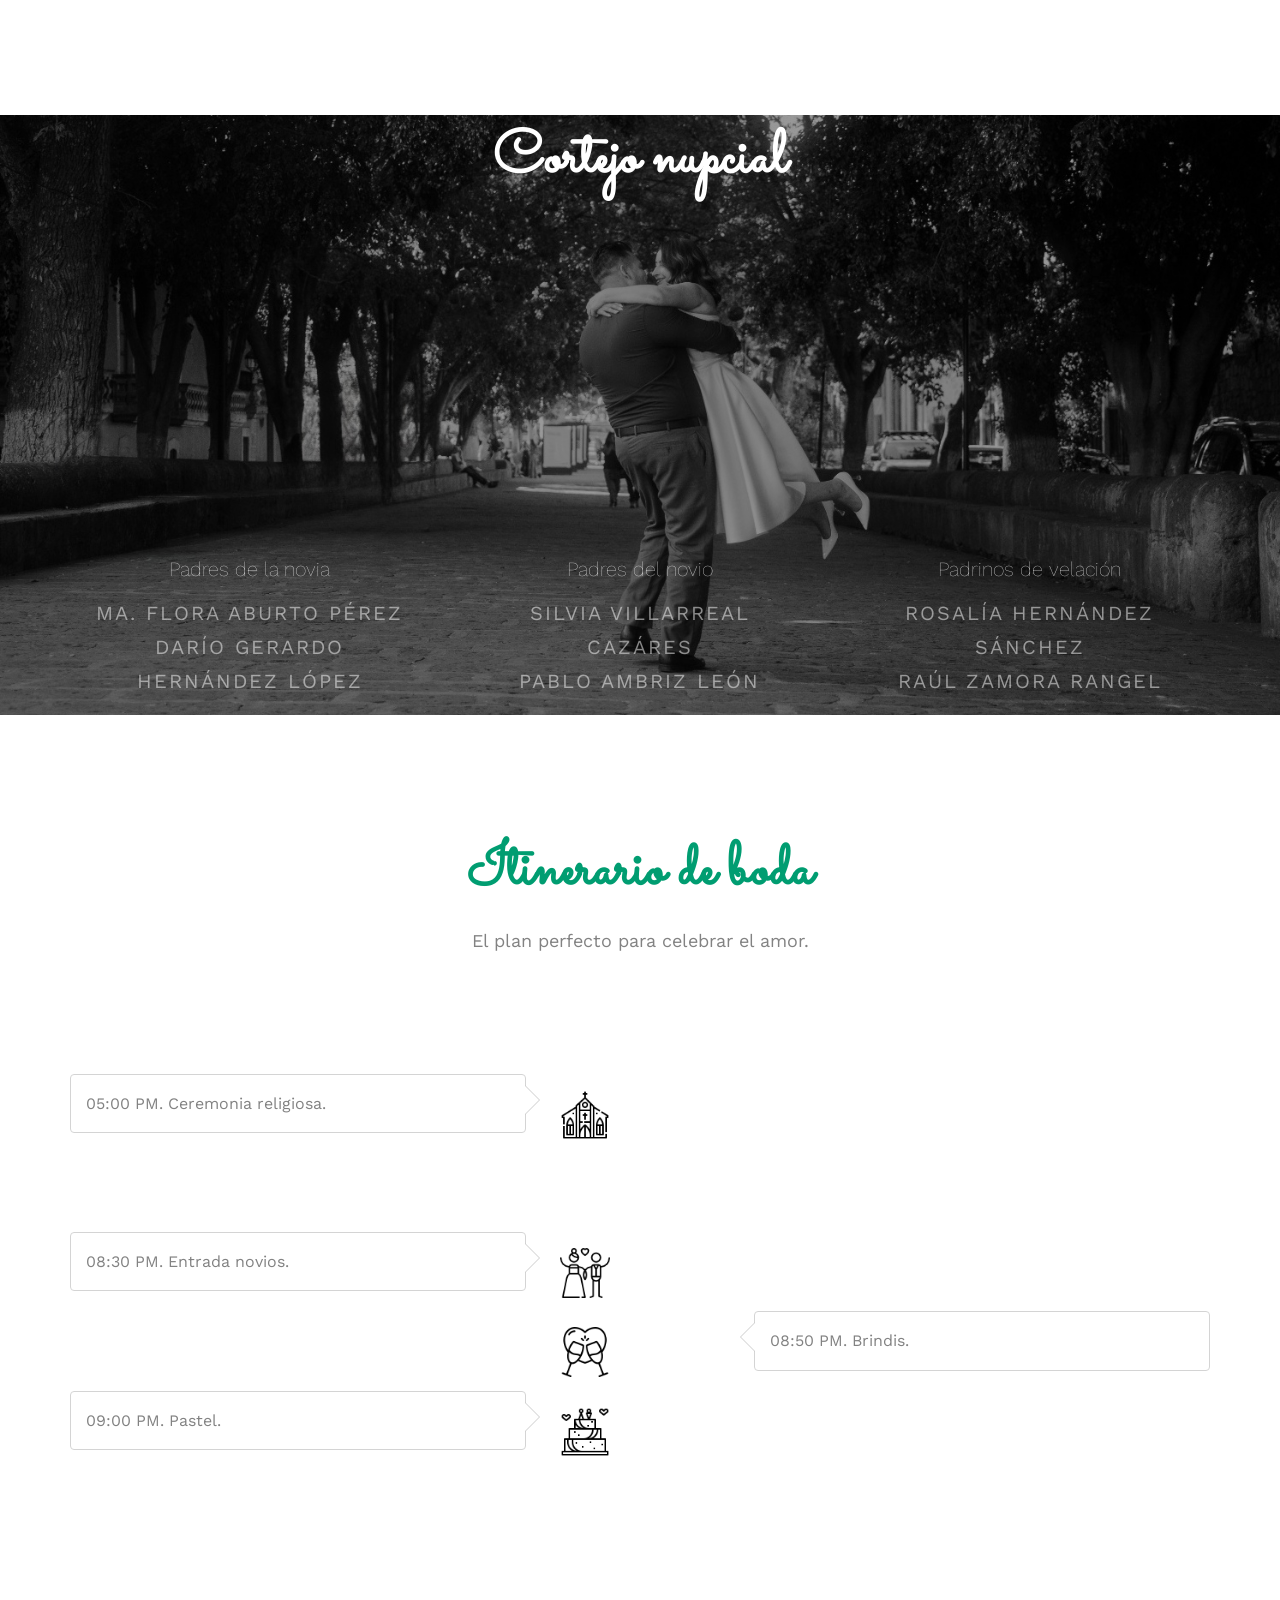
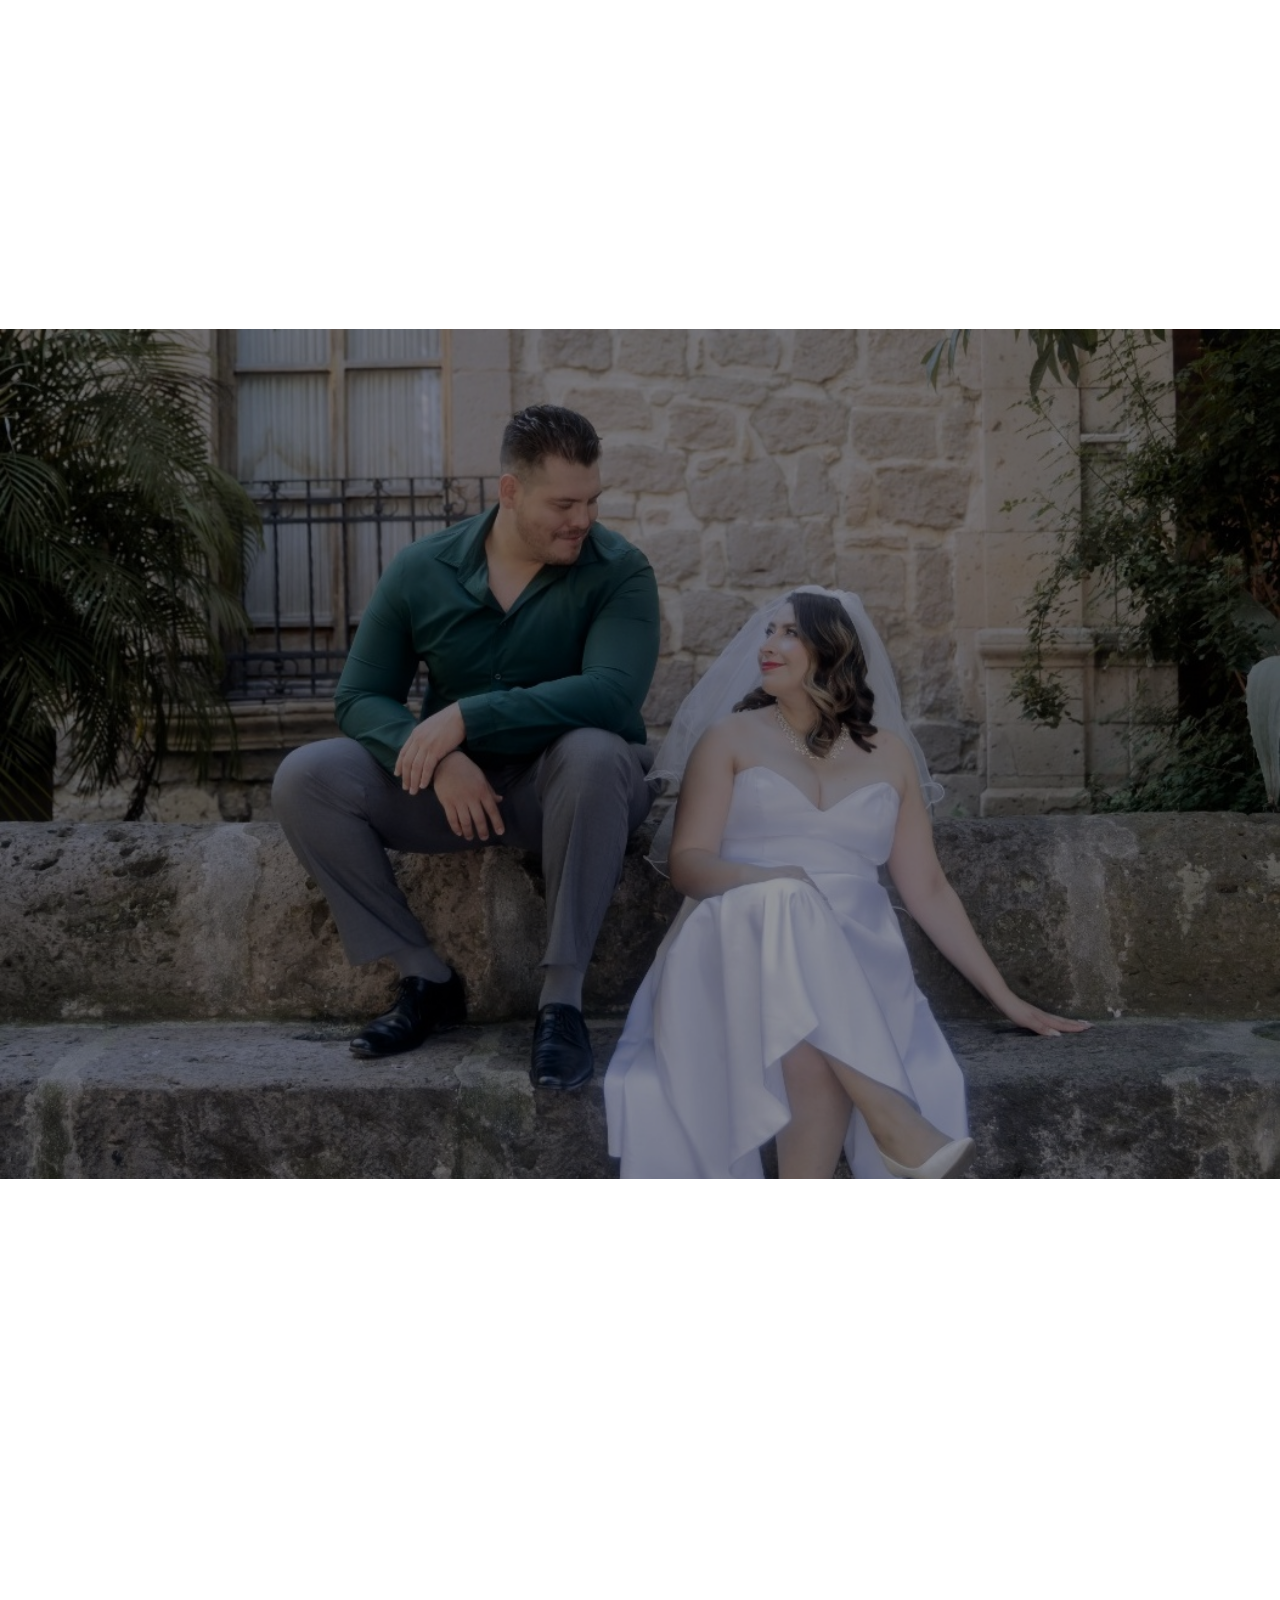
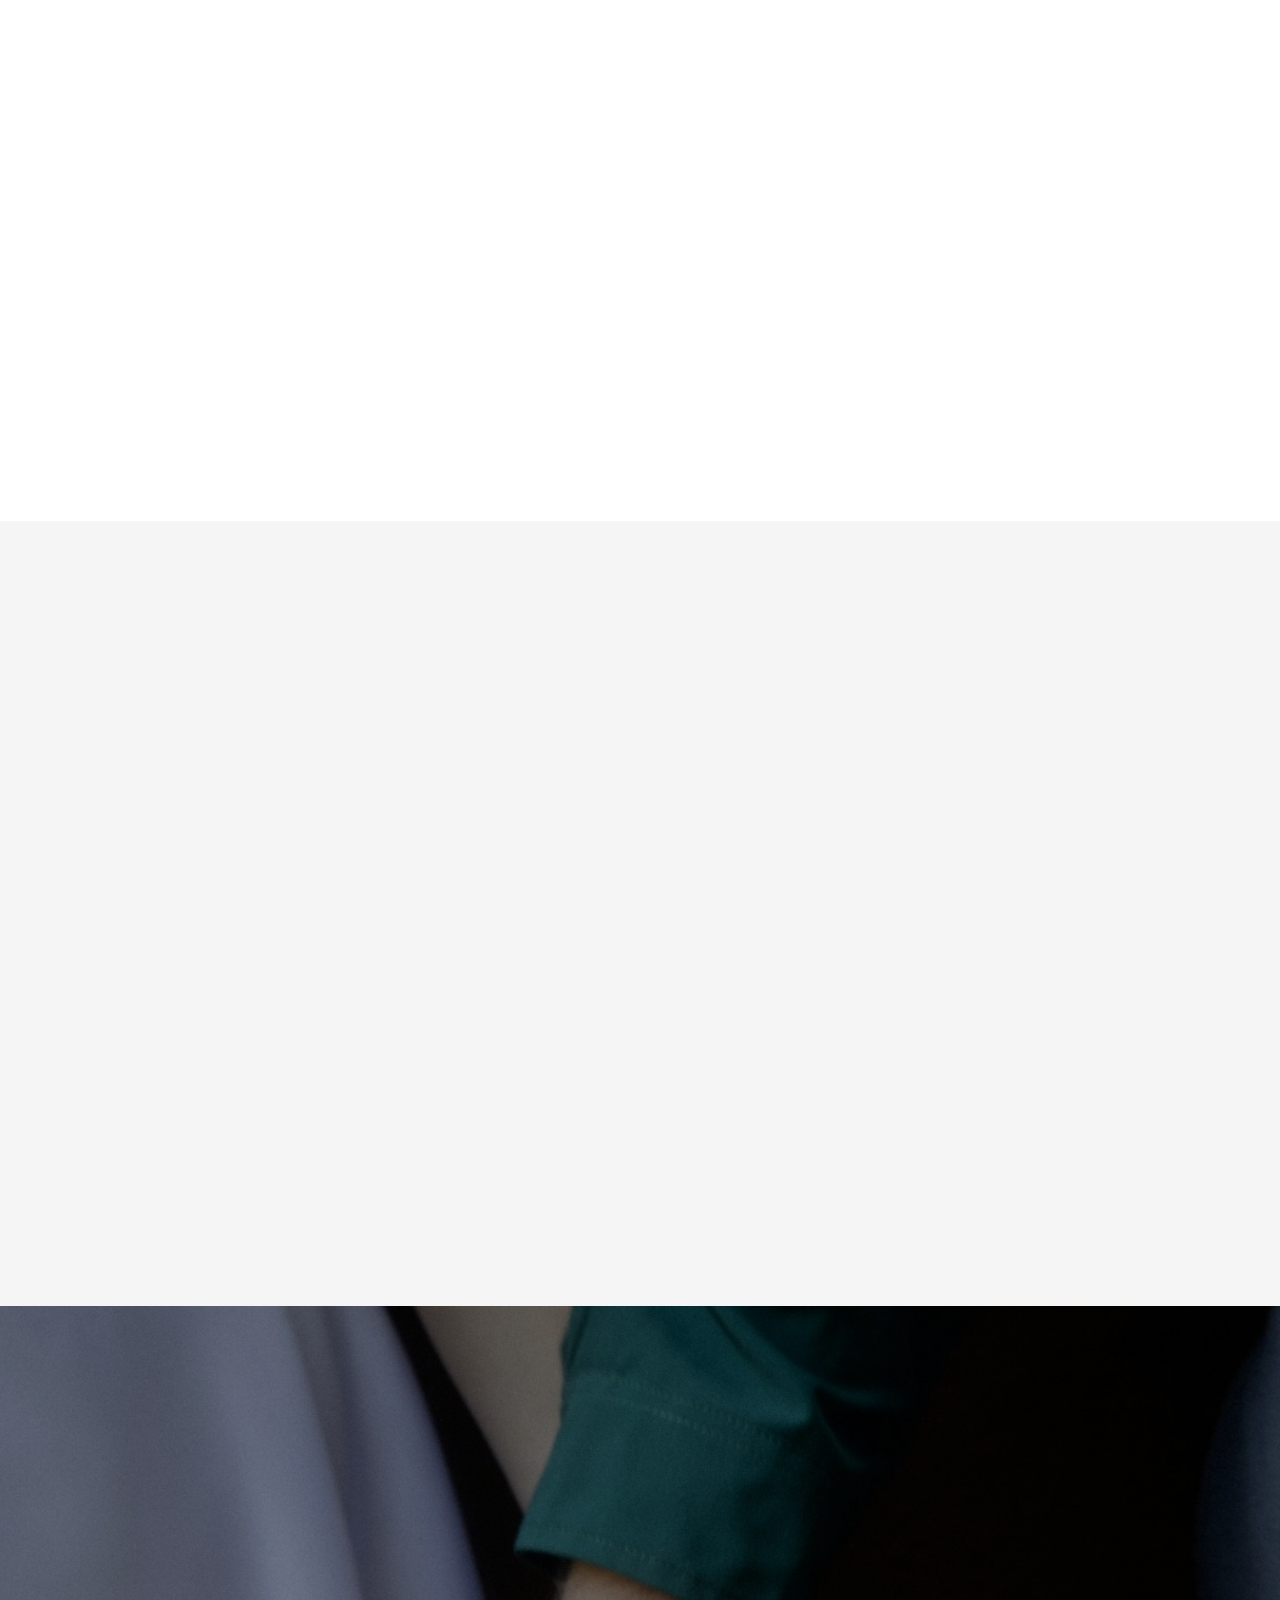
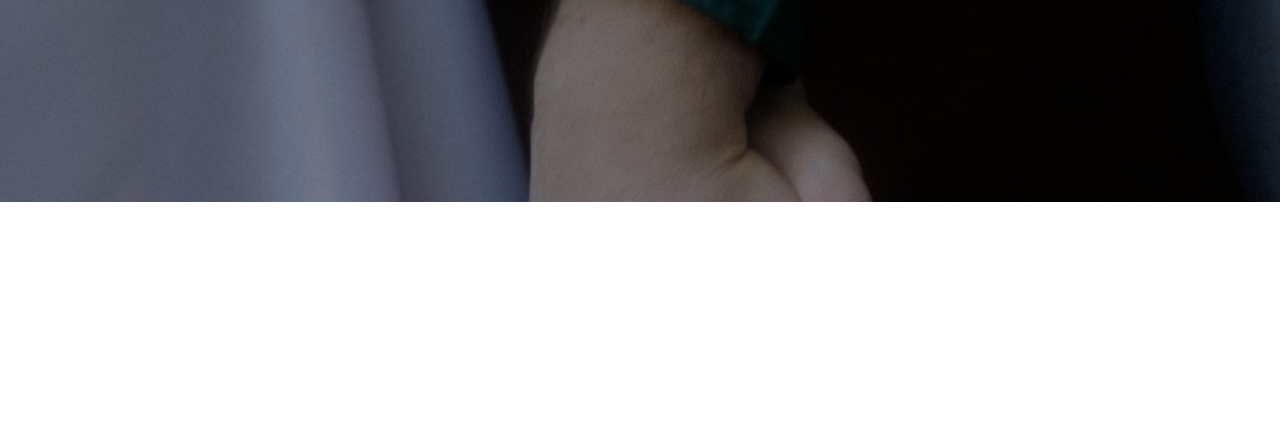
==== commit 17c5b8cc: "last changes" ====
--- a/index.html
+++ b/index.html
@@ -245,7 +245,7 @@
 							<div class="col-md-4 col-sm-6 animate-box">
 								<div class="feature-center">
 									<span class="counter">Padrinos de velación</span>
-									<span class="counter-label">Rosalía del Carmen Hernández Sánchez<br>Raúl Zamora
+									<span class="counter-label">Rosalía Hernández Sánchez<br>Raúl Zamora
 										Rangel</span>
 								</div>
 							</div>
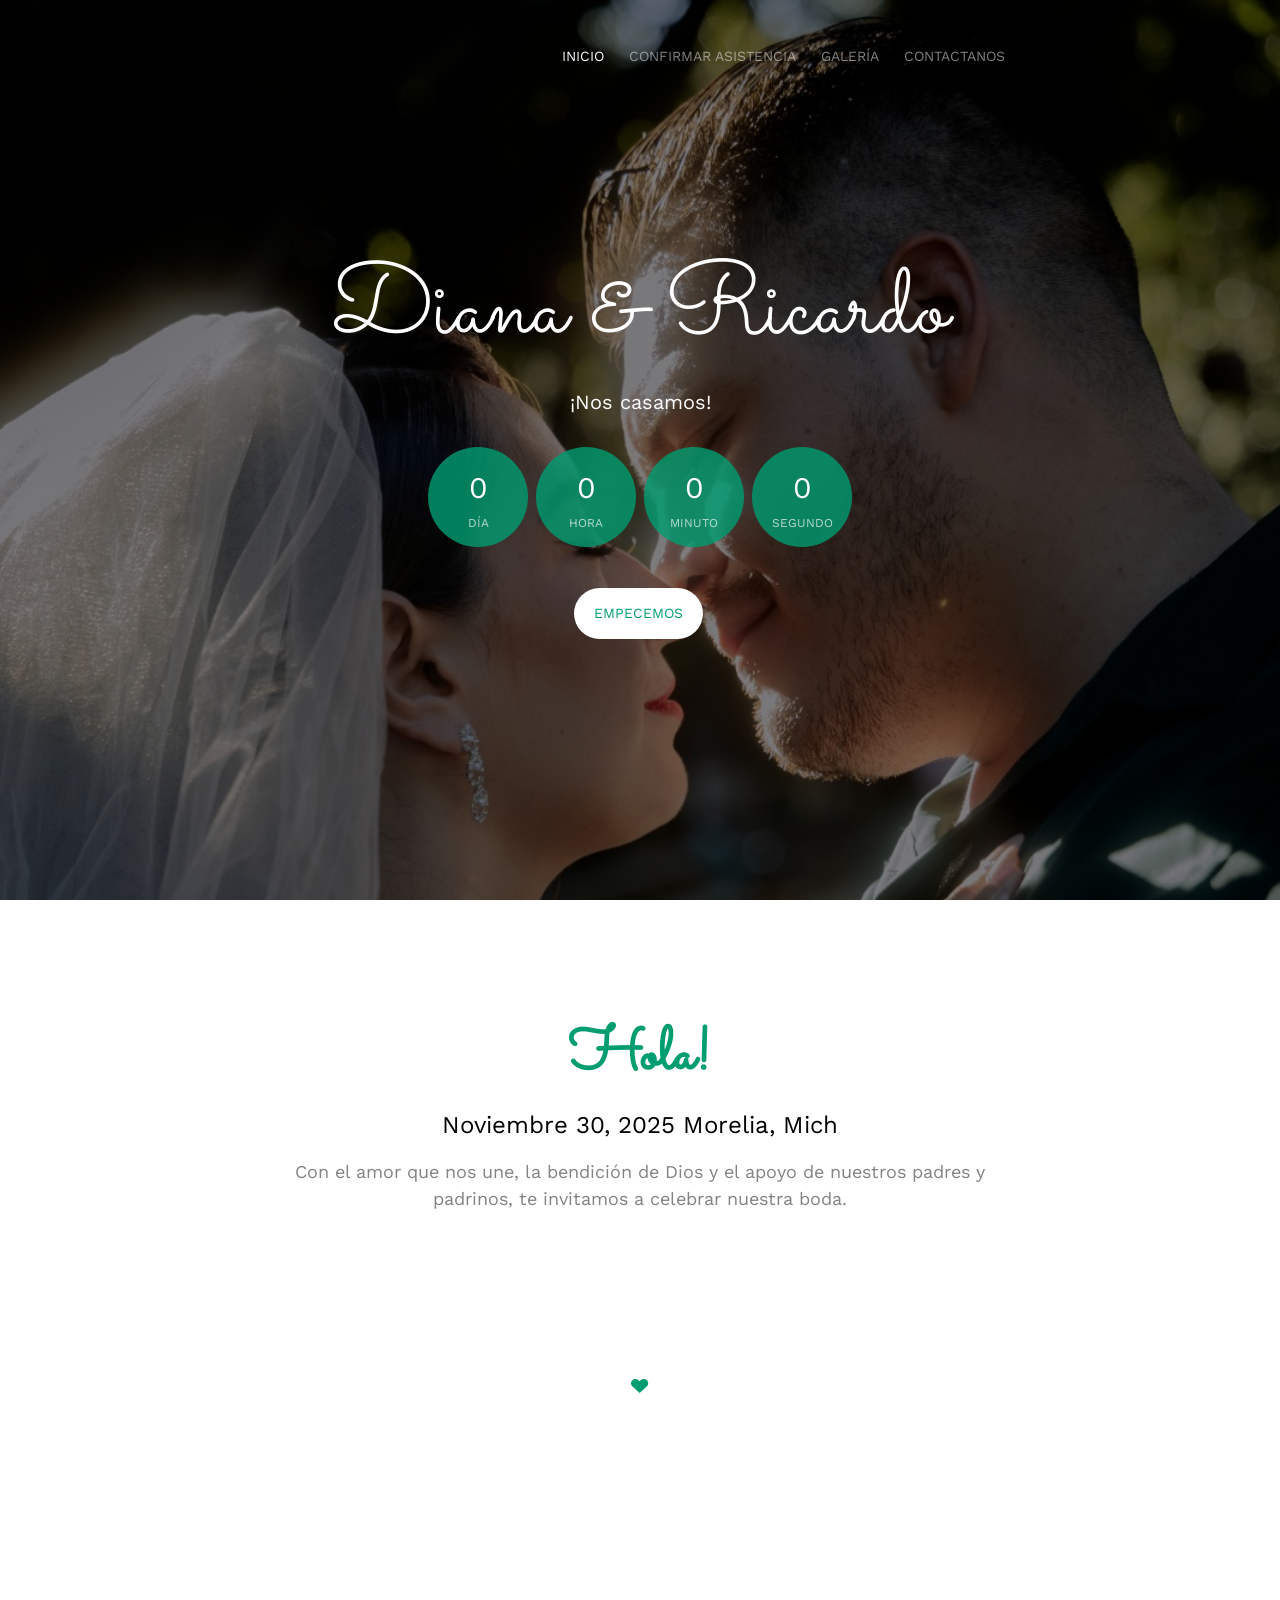
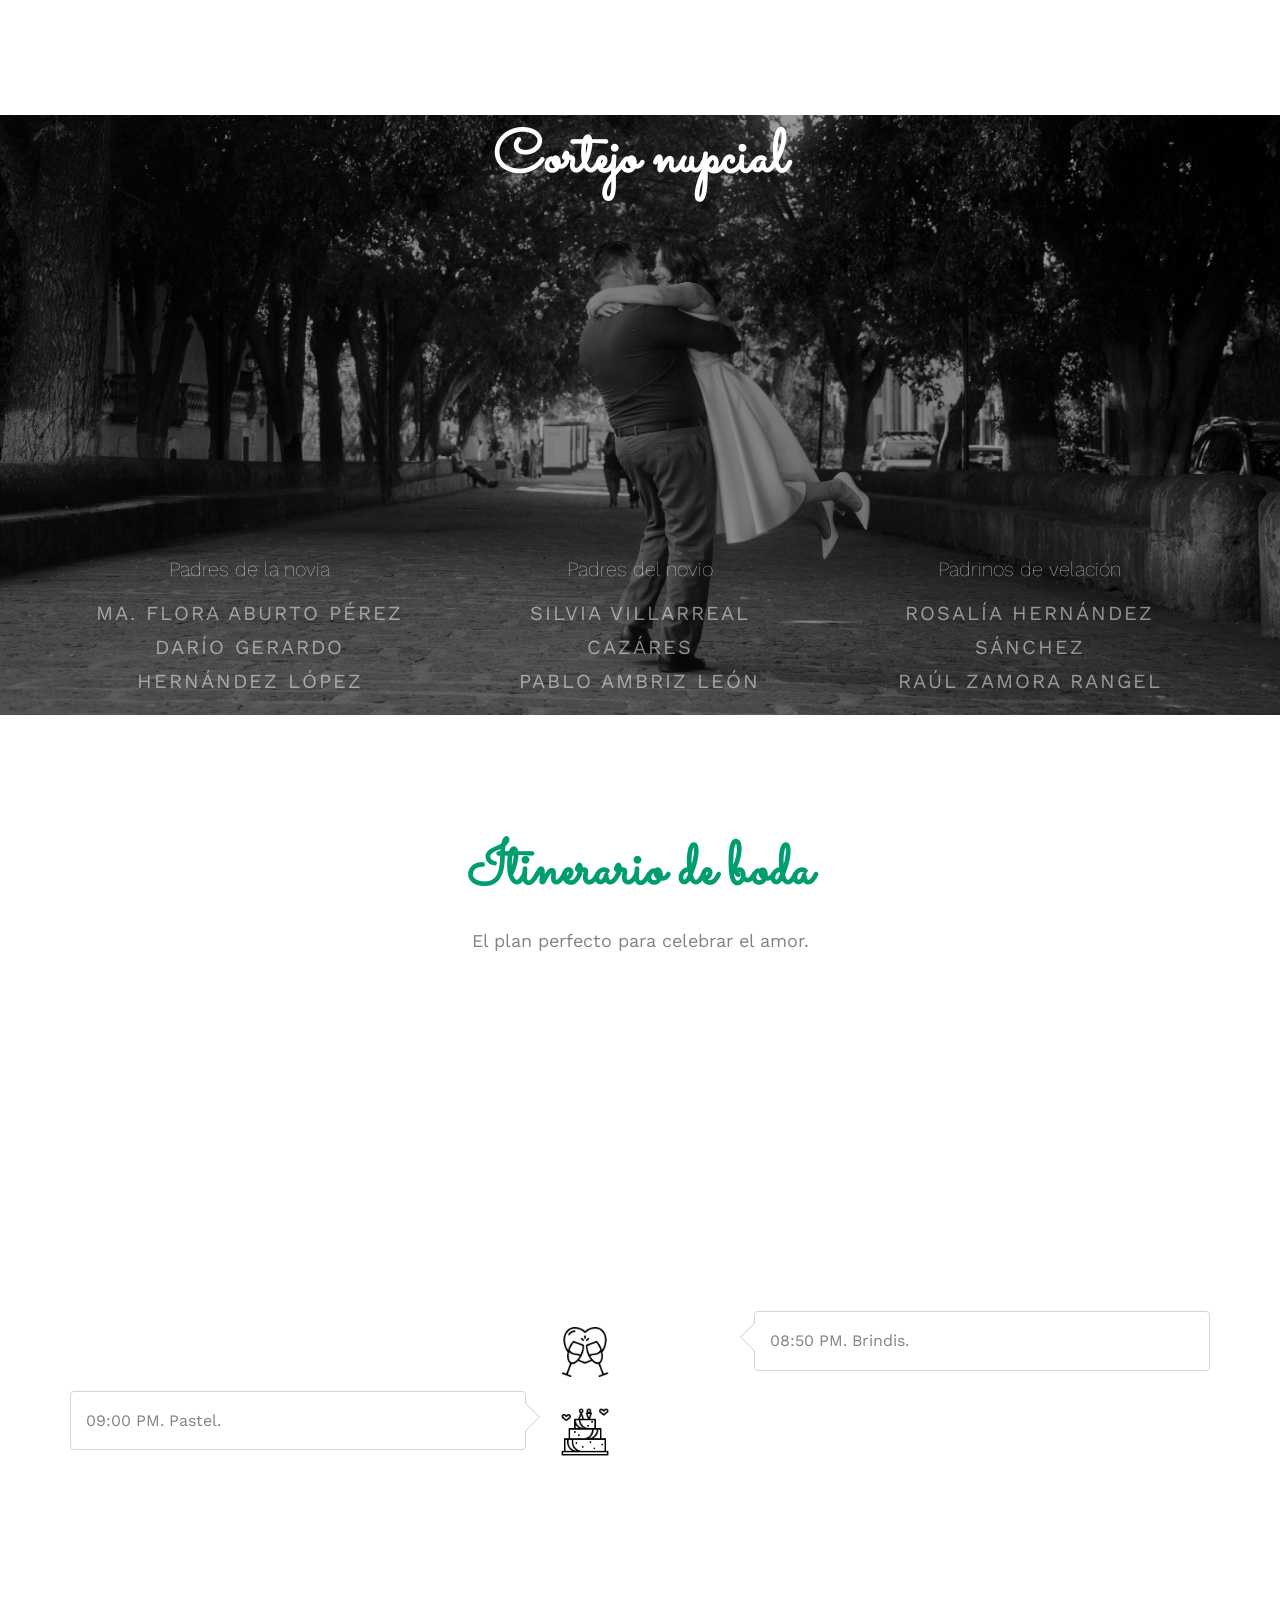
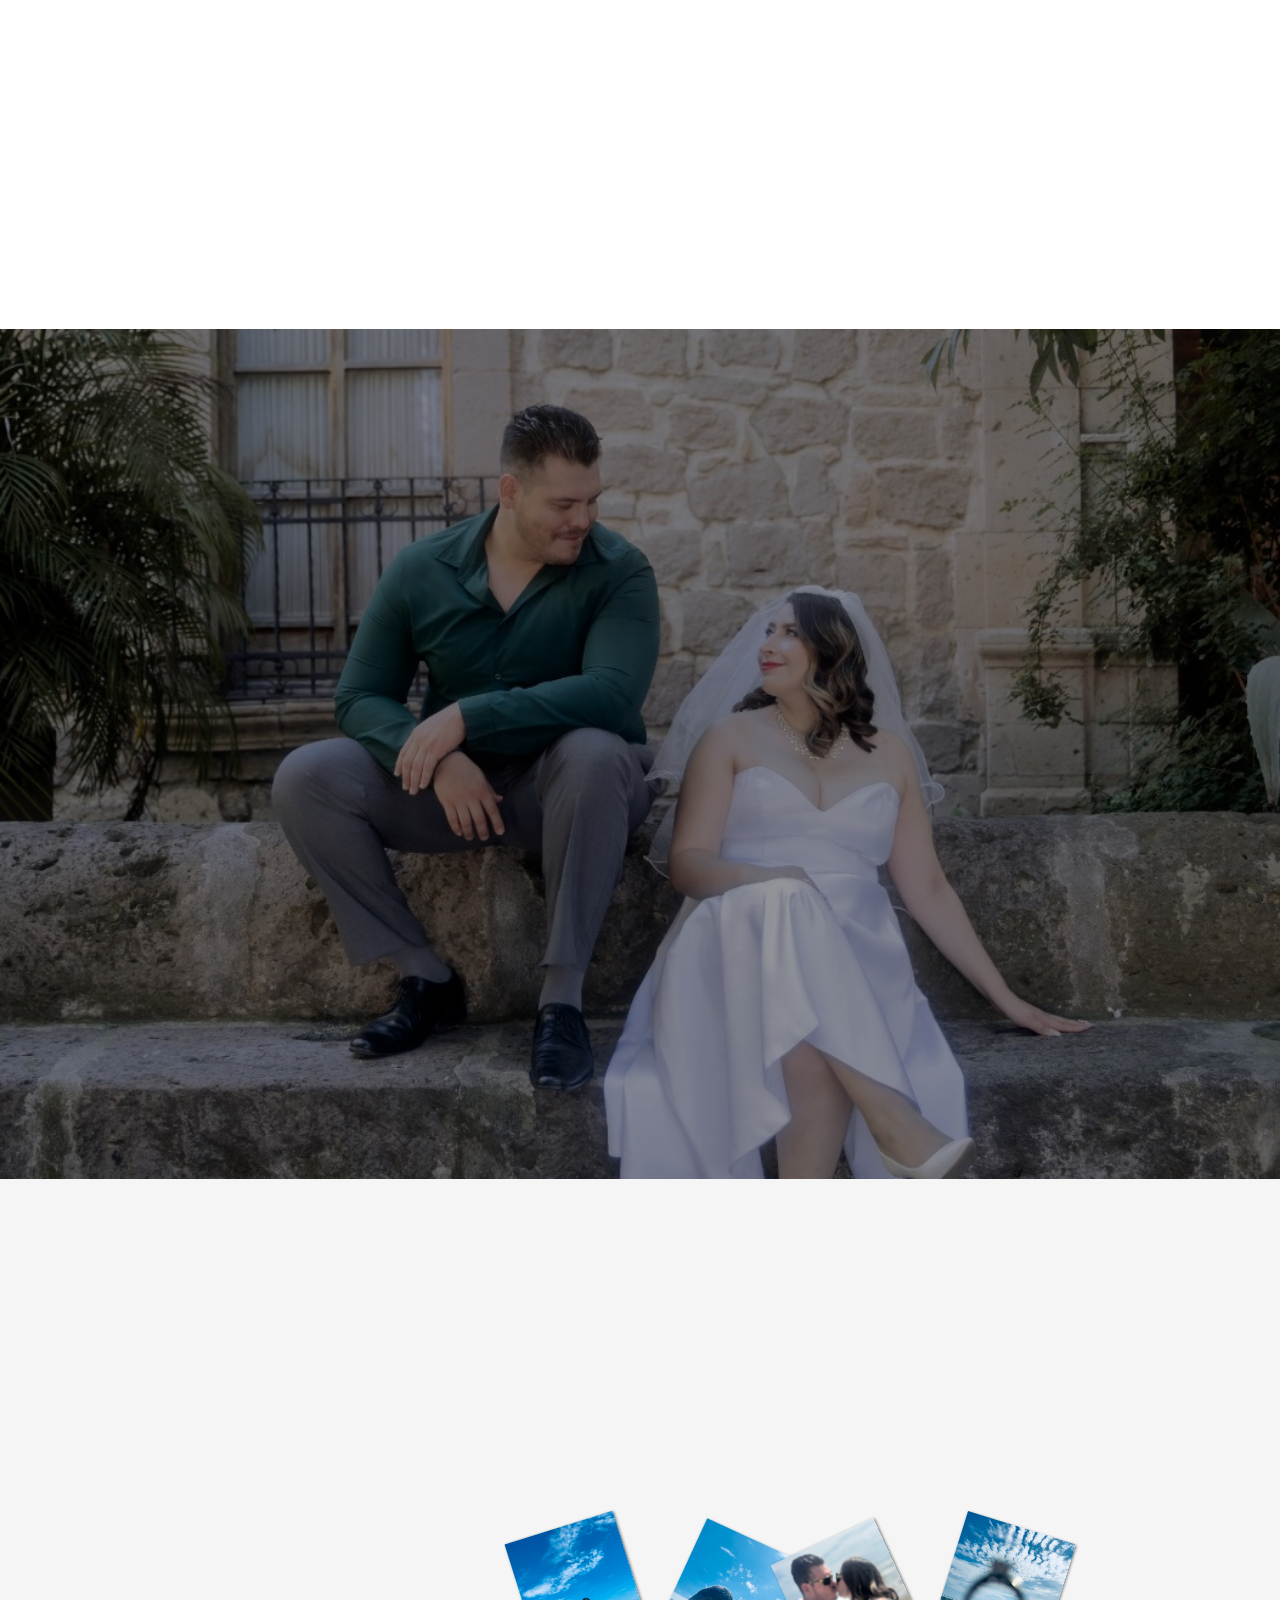
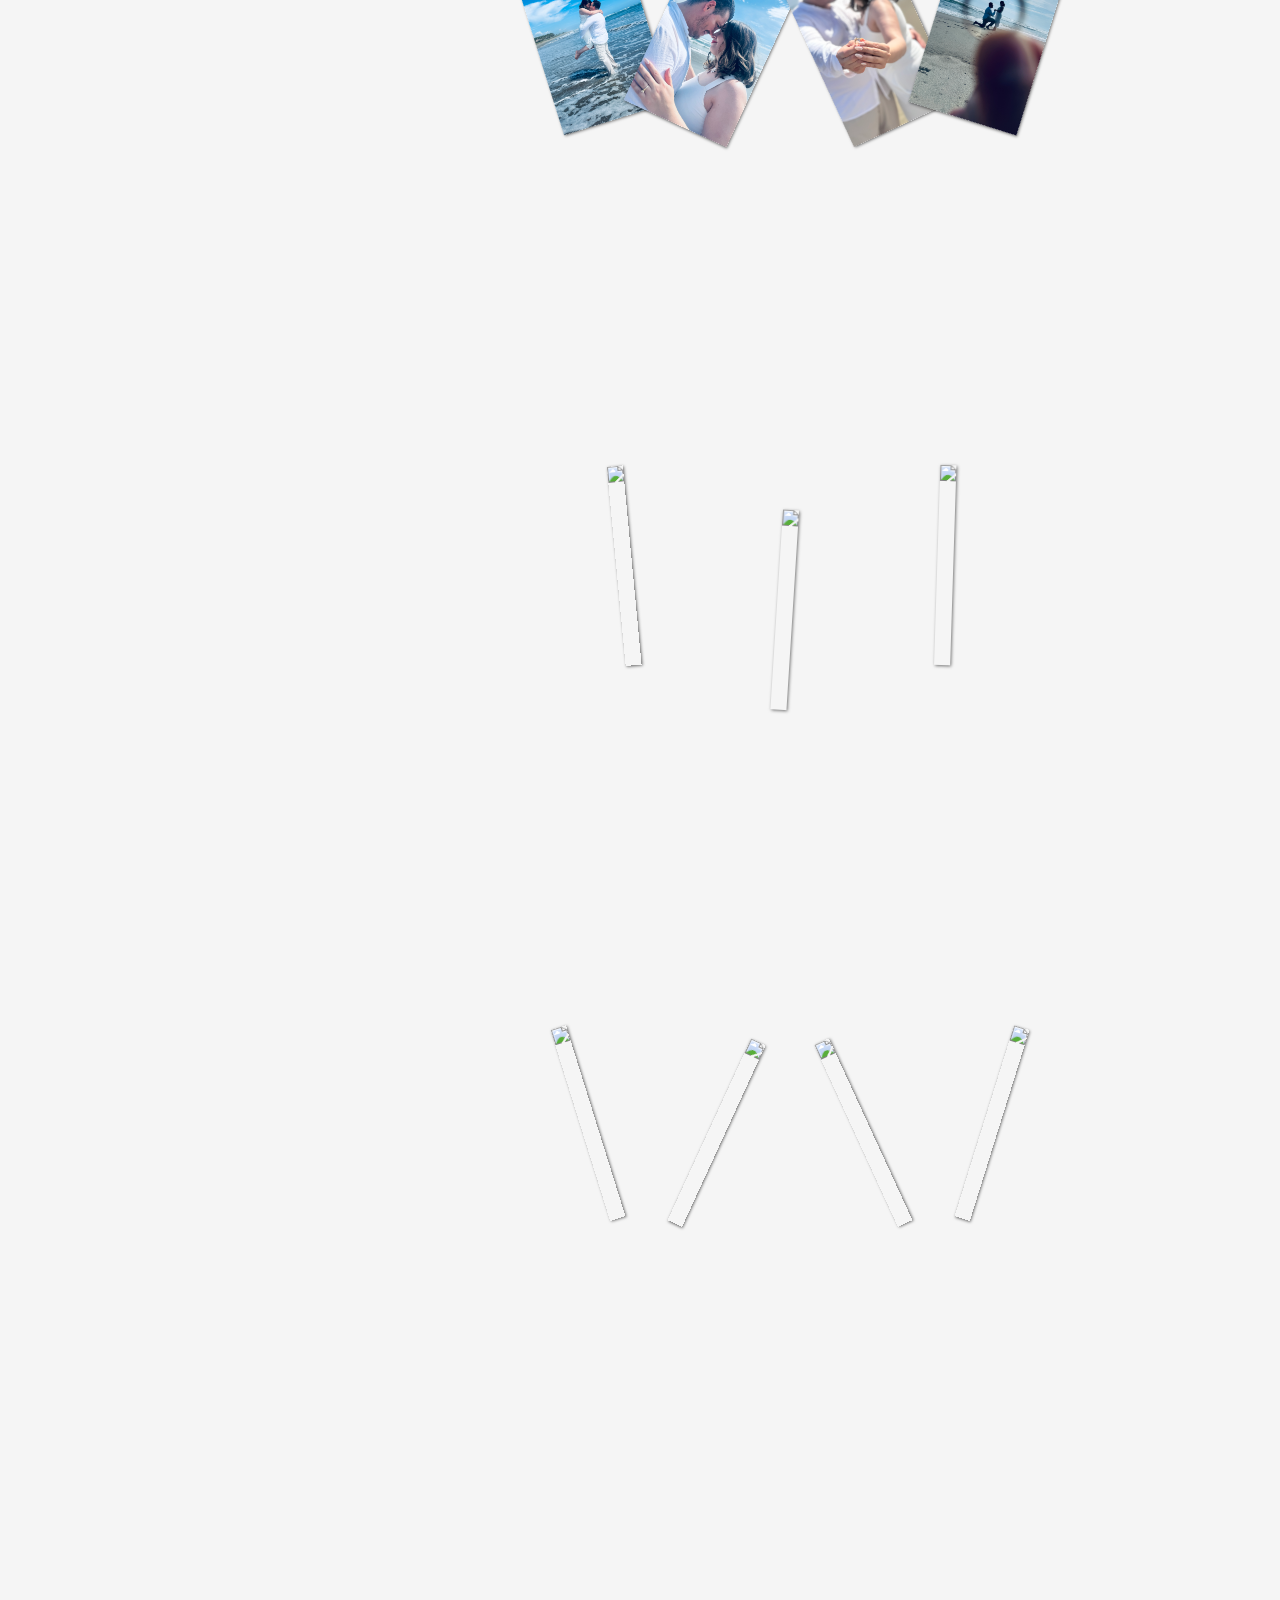
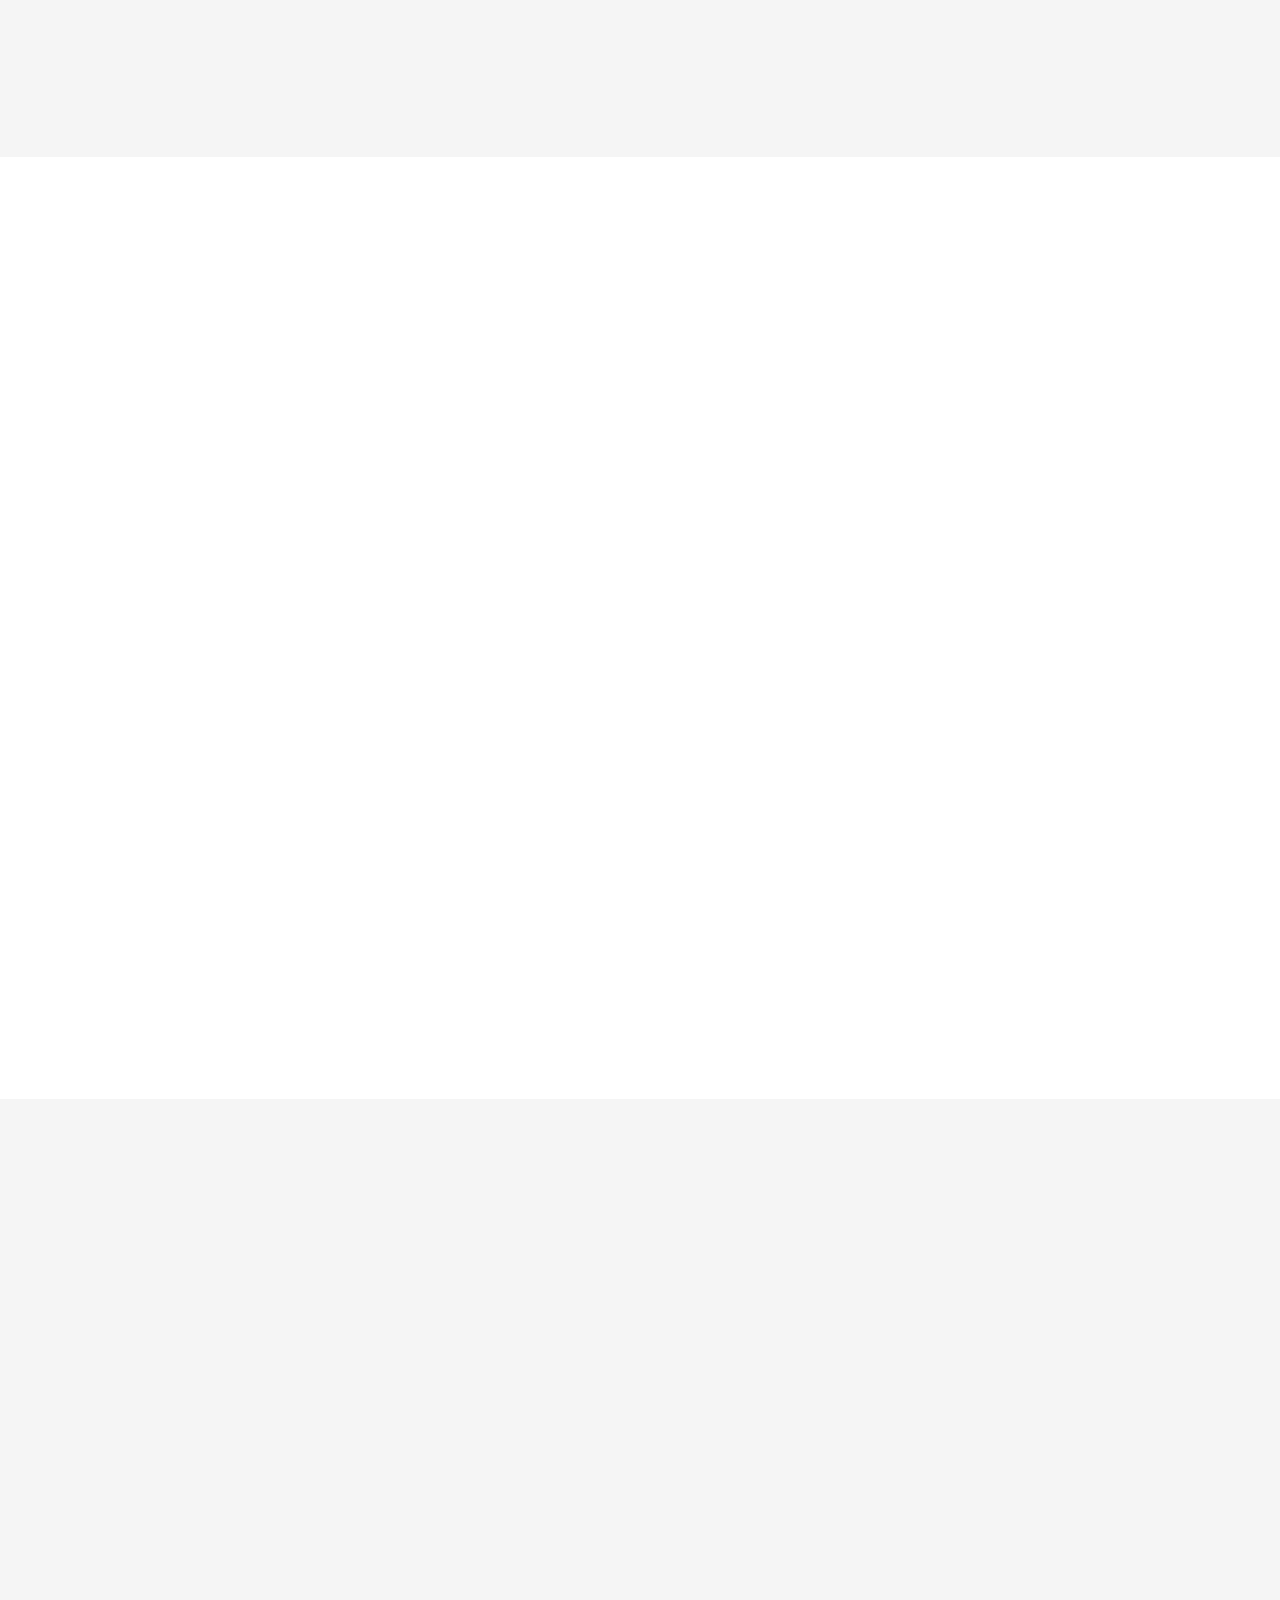
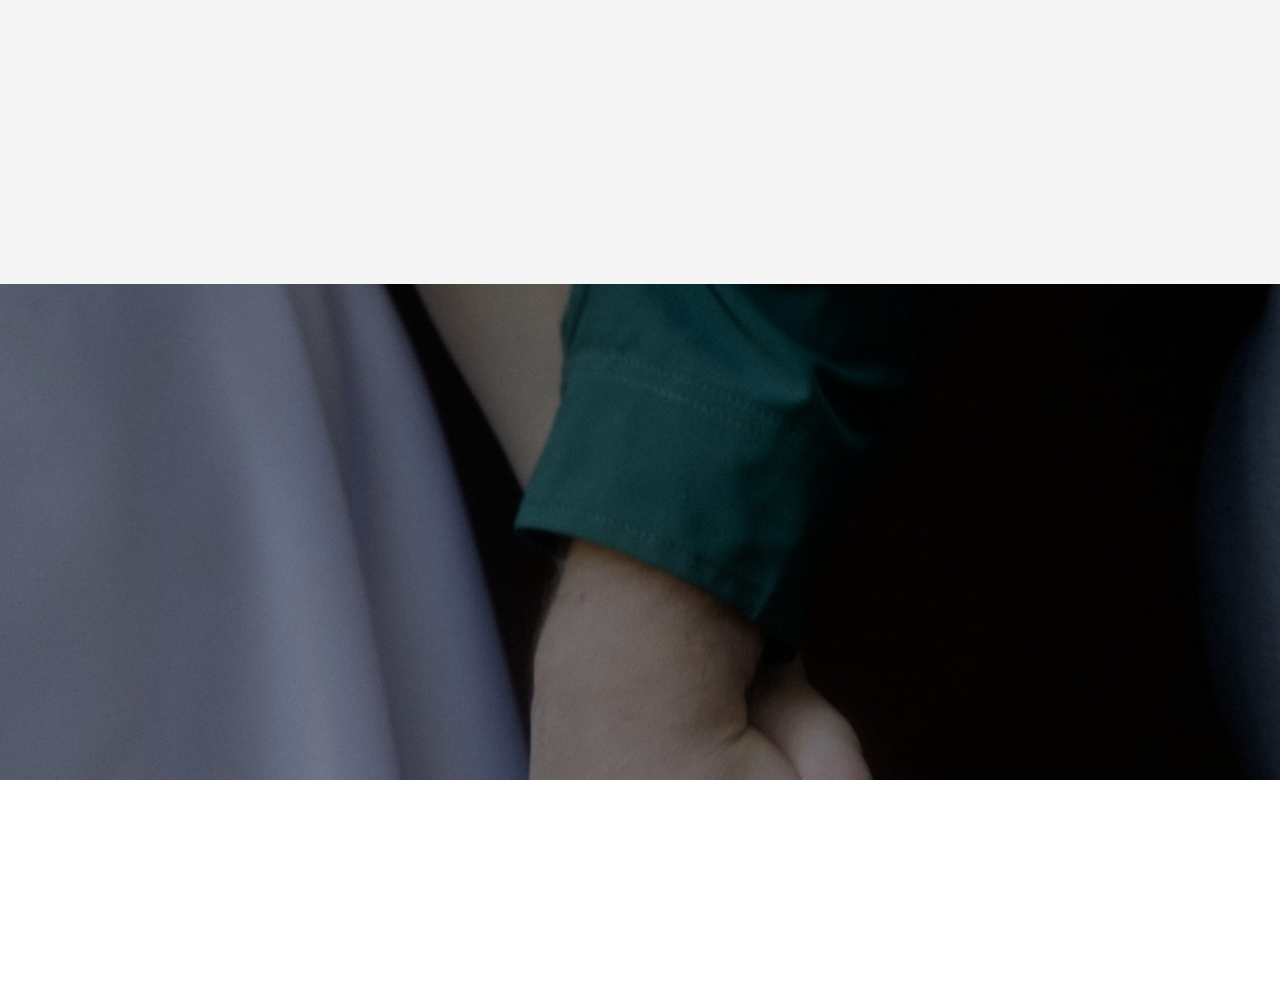
==== commit 1a66ec31: "agllery" ====
--- a/index.html
+++ b/index.html
@@ -48,7 +48,7 @@
 	<!-- Theme style  -->
 	<link rel="stylesheet" href="css/style.css">
 	<link rel="stylesheet" href="css/audio.css">
-
+	<link rel="stylesheet" href="css/gallery.css">
 	<!-- Modernizr JS -->
 	<script src="js/modernizr-2.6.2.min.js"></script>
 	<!-- FOR IE9 below -->
@@ -59,6 +59,86 @@
 	<link rel="icon" type="image/png" sizes="32x32" href="images/favicon-32x32.png">
 	<link rel="icon" type="image/png" sizes="16x16" href="images/favicon-16x16.png">
 	<link rel="manifest" href="images/site.webmanifest">
+
+	<style>
+		p.gallery {
+			height: 200px;
+			width: 500px;
+			margin: 100px auto;
+			position: relative;
+		}
+
+		img.gallery {
+			height: 100px;
+			position: absolute;
+			left: 0;
+			offset-path: path('m 0 50 q 50-30 100-30 t 100 30 100 0 100-30 100 30');
+			box-shadow: 1px 1px 3px #0008;
+			transition: transform .4s ease-out, offset-path .4s cubic-bezier(.77, -1.17, .75, .84), box-shadow .3s, z-index .3s;
+			z-index: 0;
+		}
+
+		img.gallery:hover {
+			transform: scale(3);
+			/* on hover, the path gets a bit shorter & flattened & shifted to left/bottom a bit for nicer movement */
+			offset-path: path('m 5 65 q 45-0 90-0 t 90 0 90 0 90-0 90 0');
+			box-shadow: 3px 4px 10px #0006;
+			/* ensures that image gets on top of stack at the start of "popping" animation
+     and gets back at the end of getting back. With smaller value, 2 different transitions would be needed */
+			z-index: 999;
+		}
+
+		/* 3 images */
+		img.gallery:nth-last-child(3):first-child {
+			offset-distance: 17%;
+		}
+
+		img.gallery:nth-last-child(2):nth-child(2) {
+			offset-distance: 49%;
+		}
+
+		img.gallery:last-child:nth-child(3) {
+			offset-distance: 81%;
+		}
+
+		/* 4 images */
+		img.gallery:nth-last-child(4):first-child {
+			offset-distance: 10%;
+		}
+
+		img.gallery:nth-last-child(3):nth-child(2) {
+			offset-distance: 35%;
+		}
+
+		img.gallery:nth-last-child(2):nth-child(3) {
+			offset-distance: 65%;
+		}
+
+		img.gallery:last-child:nth-child(4) {
+			offset-distance: 90%;
+		}
+
+		/* 5 images */
+		img.gallery:nth-last-child(5):first-child {
+			offset-distance: 0%;
+		}
+
+		img.gallery:nth-last-child(4):nth-child(2) {
+			offset-distance: 25%;
+		}
+
+		img.gallery:nth-last-child(3):nth-child(3) {
+			offset-distance: 51%;
+		}
+
+		img.gallery:nth-last-child(2):nth-child(4) {
+			offset-distance: 75%;
+		}
+
+		img.gallery:last-child:nth-child(5) {
+			offset-distance: 100%;
+		}
+	</style>
 
 </head>
 
@@ -121,18 +201,18 @@
 				var nombre = urlParams.get("guest");
 				console.log(nombre);
 				if (nombre == null || nombre == "") {
-					nombre=="NO IDENTIFICADO";
+					nombre == "NO IDENTIFICADO";
 
 				}
 				if (pases != null) {
 					pases = pases.toLowerCase();
 
 				}
-				url1=`https://docs.google.com/forms/d/e/1FAIpQLSebLXrL0gPs9y1muG0-LDTRDCck0Dno4cxW8LStl0fA3amj4g/viewform?usp=header&entry.1542272430=${nombre}`,
-				url2=`https://docs.google.com/forms/d/e/1FAIpQLSfQQtDwNVT_qdDDrEqbZwM7rwN8cWFQIkTIszIC3tkUxa9Hug/viewform?usp=header&entry.1542272430=${nombre}`,
-				url3=`https://docs.google.com/forms/d/e/1FAIpQLSdBE95K0QFHN24kX7O62d2BnDYckHRl7AO4mSnyQi-zS1rGOg/viewform?usp=header&entry.1542272430=${nombre}`,
-				url4=`https://docs.google.com/forms/d/e/1FAIpQLSemTkEVyFvrmUlCpUqa6rwAd5oJUglSXhnduBPYqZ1-yoR8Hw/viewform?usp=header&entry.1542272430=${nombre}`,
-				console.log(pases);
+				url1 = `https://docs.google.com/forms/d/e/1FAIpQLSebLXrL0gPs9y1muG0-LDTRDCck0Dno4cxW8LStl0fA3amj4g/viewform?usp=header&entry.1542272430=${nombre}`,
+					url2 = `https://docs.google.com/forms/d/e/1FAIpQLSfQQtDwNVT_qdDDrEqbZwM7rwN8cWFQIkTIszIC3tkUxa9Hug/viewform?usp=header&entry.1542272430=${nombre}`,
+					url3 = `https://docs.google.com/forms/d/e/1FAIpQLSdBE95K0QFHN24kX7O62d2BnDYckHRl7AO4mSnyQi-zS1rGOg/viewform?usp=header&entry.1542272430=${nombre}`,
+					url4 = `https://docs.google.com/forms/d/e/1FAIpQLSemTkEVyFvrmUlCpUqa6rwAd5oJUglSXhnduBPYqZ1-yoR8Hw/viewform?usp=header&entry.1542272430=${nombre}`,
+					console.log(pases);
 				if (pases == 'alfa') {
 					location.href = url1;
 				}
@@ -377,7 +457,8 @@
 											<span>Noviembre, 2025</span>
 										</div>
 										<p>Templo chico.<br>Ramón López Velarde Sur, Sta Maria de Guido,
-											<br>58090 Morelia, Mich.</p>
+											<br>58090 Morelia, Mich.
+										</p>
 										<div>
 											<img class="btn btn-sm" src="images/mapa.png" class="img-responsive">
 											<a href="https://www.google.com/maps/dir/?api=1&destination=Temple+of+Santa+Maria+de+Guido,+Ram%C3%B3n+L%C3%B3pez+Velarde+Sur,+Tenencia+Santa+Maria+de+Guido,+Morelia,+Michoac%C3%A1n"
@@ -413,107 +494,40 @@
 			</div>
 		</div>
 
-		<div id="fh5co-gallery" class="fh5co-section-gray" hidden>
+		<div id="fh5co-gallery" class="fh5co-section-gray">
 			<div class="container">
 				<div class="row">
 					<div class="col-md-8 col-md-offset-2 text-center fh5co-heading animate-box">
-						<span>Our Memories</span>
-						<h2>Wedding Gallery</h2>
-						<p>Far far away, behind the word mountains, far from the countries Vokalia and Consonantia,
-							there live the blind texts.</p>
-					</div>
-				</div>
-				<div class="row row-bottom-padded-md">
-					<div class="col-md-12">
-						<ul id="fh5co-gallery-list">
-
-							<li class="one-third animate-box" data-animate-effect="fadeIn"
-								style="background-image: url(images/gallery-1.jpg); ">
-								<a href="images/gallery-1.jpg">
-									<div class="case-studies-summary">
-										<span>14 Photos</span>
-										<h2>Two Glas of Juice</h2>
-									</div>
-								</a>
-							</li>
-							<li class="one-third animate-box" data-animate-effect="fadeIn"
-								style="background-image: url(images/gallery-2.jpg); ">
-								<a href="#" class="color-2">
-									<div class="case-studies-summary">
-										<span>30 Photos</span>
-										<h2>Timer starts now!</h2>
-									</div>
-								</a>
-							</li>
-
-
-							<li class="one-third animate-box" data-animate-effect="fadeIn"
-								style="background-image: url(images/gallery-3.jpg); ">
-								<a href="#" class="color-3">
-									<div class="case-studies-summary">
-										<span>90 Photos</span>
-										<h2>Beautiful sunset</h2>
-									</div>
-								</a>
-							</li>
-							<li class="one-third animate-box" data-animate-effect="fadeIn"
-								style="background-image: url(images/gallery-4.jpg); ">
-								<a href="#" class="color-4">
-									<div class="case-studies-summary">
-										<span>12 Photos</span>
-										<h2>Company's Conference Room</h2>
-									</div>
-								</a>
-							</li>
-
-							<li class="one-third animate-box" data-animate-effect="fadeIn"
-								style="background-image: url(images/gallery-5.jpg); ">
-								<a href="#" class="color-3">
-									<div class="case-studies-summary">
-										<span>50 Photos</span>
-										<h2>Useful baskets</h2>
-									</div>
-								</a>
-							</li>
-							<li class="one-third animate-box" data-animate-effect="fadeIn"
-								style="background-image: url(images/gallery-6.jpg); ">
-								<a href="#" class="color-4">
-									<div class="case-studies-summary">
-										<span>45 Photos</span>
-										<h2>Skater man in the road</h2>
-									</div>
-								</a>
-							</li>
-
-							<li class="one-third animate-box" data-animate-effect="fadeIn"
-								style="background-image: url(images/gallery-7.jpg); ">
-								<a href="#" class="color-4">
-									<div class="case-studies-summary">
-										<span>35 Photos</span>
-										<h2>Two Glas of Juice</h2>
-									</div>
-								</a>
-							</li>
-
-							<li class="one-third animate-box" data-animate-effect="fadeIn"
-								style="background-image: url(images/gallery-8.jpg); ">
-								<a href="#" class="color-5">
-									<div class="case-studies-summary">
-										<span>90 Photos</span>
-										<h2>Timer starts now!</h2>
-									</div>
-								</a>
-							</li>
-							<li class="one-third animate-box" data-animate-effect="fadeIn"
-								style="background-image: url(images/gallery-9.jpg); ">
-								<a href="#" class="color-6">
-									<div class="case-studies-summary">
-										<span>56 Photos</span>
-										<h2>Beautiful sunset</h2>
-									</div>
-								</a>
-							</li>
-						</ul>
+						<span>Nuestros recuerdos</span>
+						<h2>Galería</h2>
+						<p>Nuestra historia en imágenes, un recorrido hacia el ‘sí, acepto’.</p>
+					</div>
+				</div>
+				<div class="row">
+					<div class="gallery" id="gallery">
+
+						<p>
+							<img src="images/gallery/A1.JPG">
+							<img src="images/gallery/A2.JPG">
+							<img src="images/gallery/A3.JPG">
+							<img src="images/gallery/A4.JPG">
+						</p>
+
+
+						<p>
+							<img src="images/gallery/B1.JPG">
+							<img src="images/gallery/B2.JPG">
+							<img src="images/gallery/B3.JPG">
+						</p>
+
+
+						<p>
+							<img src="images/gallery/C1.JPG">
+							<img src="images/gallery/C2.JPG">
+							<img src="images/gallery/C3.JPG">
+							<img src="images/gallery/C4.JPG">
+						</p>
+
 					</div>
 				</div>
 			</div>
--- a/css/style.css
+++ b/css/style.css
@@ -1843,4 +1843,74 @@
       margin-left: 5px;
     }
 
+
+#gallery p {
+  height: 500px;
+  width: 200px;
+  margin: 50px auto;
+  position: relative;
+}
+
+#gallery img {
+  height: 200px;
+  position: absolute;
+  left: 0;
+  offset-path: path('m 0 50 q 50-30 100-30 t 100 30 100 0 100-30 100 30');
+  box-shadow: 1px 1px 3px #0008;
+  transition: transform .4s ease-out, offset-path .4s cubic-bezier(.77,-1.17,.75,.84),box-shadow .3s, z-index .3s;
+  z-index: 0;
+}
+
+#gallery img:hover {
+  transform: scale(3);
+  /* on hover, the path gets a bit shorter & flattened & shifted to left/bottom a bit for nicer movement */
+  offset-path: path('m 5 65 q 45-0 90-0 t 90 0 90 0 90-0 90 0');
+  box-shadow: 3px 4px 10px #0006;
+  /* ensures that image gets on top of stack at the start of "popping" animation
+     and gets back at the end of getting back. With smaller value, 2 different transitions would be needed */
+  z-index: 999;
+}
+
+/* 3 images */
+#gallery img:nth-last-child(3):first-child {
+  offset-distance: 17%;
+}
+#gallery img:nth-last-child(2):nth-child(2) {
+  offset-distance: 49%;
+}
+#gallery img:last-child:nth-child(3) {
+  offset-distance: 81%;
+}
+
+/* 4 images */
+#gallery img:nth-last-child(4):first-child {
+  offset-distance: 10%;
+}
+#gallery img:nth-last-child(3):nth-child(2) {
+  offset-distance: 35%;
+}
+#gallery img:nth-last-child(2):nth-child(3) {
+  offset-distance: 65%;
+}
+#gallery img:last-child:nth-child(4) {
+  offset-distance: 90%;
+}
+
+/* 5 images */
+#gallery img:nth-last-child(5):first-child {
+  offset-distance: 0%;
+}
+#gallery img:nth-last-child(4):nth-child(2) {
+  offset-distance: 25%;
+}
+#gallery img:nth-last-child(3):nth-child(3) {
+  offset-distance: 51%;
+}
+#gallery img:nth-last-child(2):nth-child(4) {
+  offset-distance: 75%;
+}
+#gallery img:last-child:nth-child(5) {
+  offset-distance: 100%;
+}
+
 /*# sourceMappingURL=style.css.map */
--- a/css/gallery.css
+++ b/css/gallery.css
@@ -0,0 +1,68 @@
+p.gallery {
+  height: 200px;
+  width: 500px;
+  margin: 100px auto;
+  position: relative;
+}
+
+img.gallery {
+  height: 100px;
+  position: absolute;
+  left: 0;
+  offset-path: path('m 0 50 q 50-30 100-30 t 100 30 100 0 100-30 100 30');
+  box-shadow: 1px 1px 3px #0008;
+  transition: transform .4s ease-out, offset-path .4s cubic-bezier(.77,-1.17,.75,.84),box-shadow .3s, z-index .3s;
+  z-index: 0;
+}
+
+img.gallery:hover {
+  transform: scale(3);
+  /* on hover, the path gets a bit shorter & flattened & shifted to left/bottom a bit for nicer movement */
+  offset-path: path('m 5 65 q 45-0 90-0 t 90 0 90 0 90-0 90 0');
+  box-shadow: 3px 4px 10px #0006;
+  /* ensures that image gets on top of stack at the start of "popping" animation
+     and gets back at the end of getting back. With smaller value, 2 different transitions would be needed */
+  z-index: 999;
+}
+
+/* 3 images */
+img.gallery:nth-last-child(3):first-child {
+  offset-distance: 17%;
+}
+img.gallery:nth-last-child(2):nth-child(2) {
+  offset-distance: 49%;
+}
+img.gallery:last-child:nth-child(3) {
+  offset-distance: 81%;
+}
+
+/* 4 images */
+img.gallery:nth-last-child(4):first-child {
+  offset-distance: 10%;
+}
+img.gallery:nth-last-child(3):nth-child(2) {
+  offset-distance: 35%;
+}
+img.gallery:nth-last-child(2):nth-child(3) {
+  offset-distance: 65%;
+}
+img.gallery:last-child:nth-child(4) {
+  offset-distance: 90%;
+}
+
+/* 5 images */
+img.gallery:nth-last-child(5):first-child {
+  offset-distance: 0%;
+}
+img.gallery:nth-last-child(4):nth-child(2) {
+  offset-distance: 25%;
+}
+img.gallery:nth-last-child(3):nth-child(3) {
+  offset-distance: 51%;
+}
+img.gallery:nth-last-child(2):nth-child(4) {
+  offset-distance: 75%;
+}
+img.gallery:last-child:nth-child(5) {
+  offset-distance: 100%;
+}
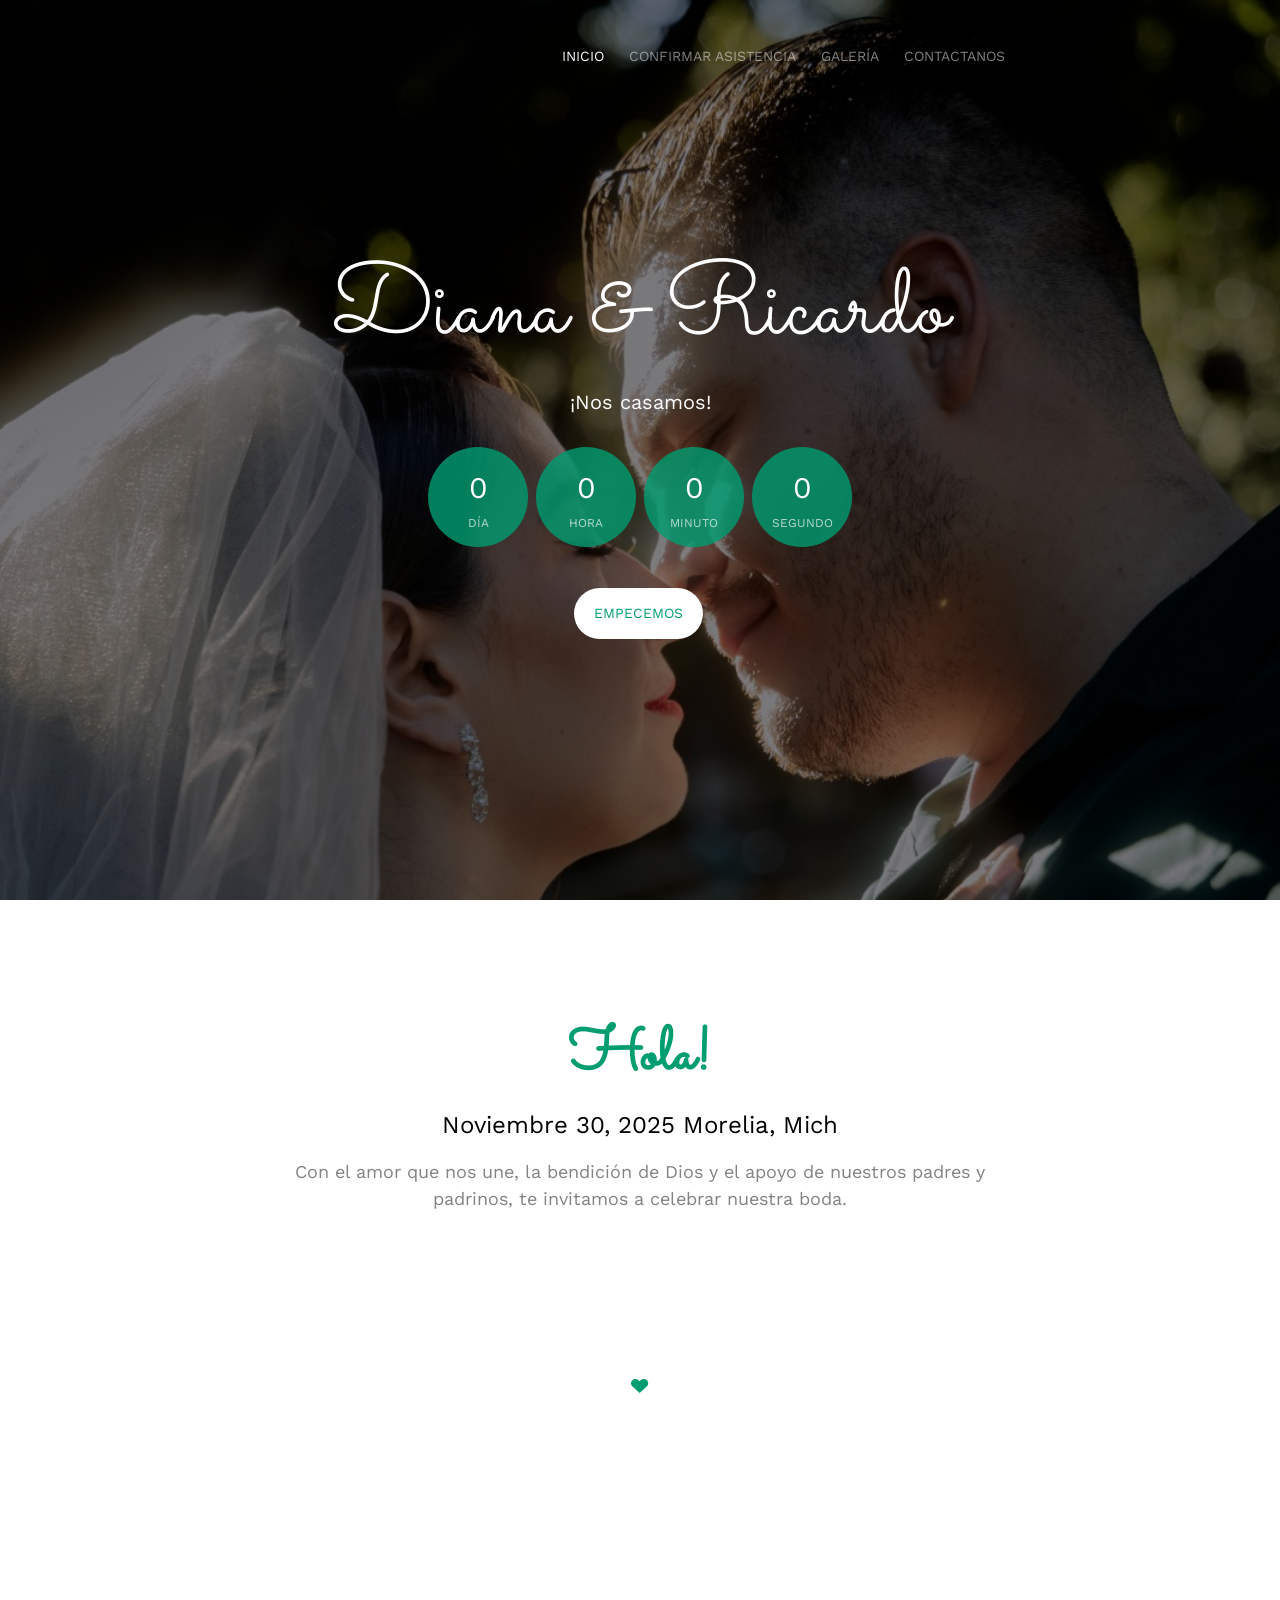
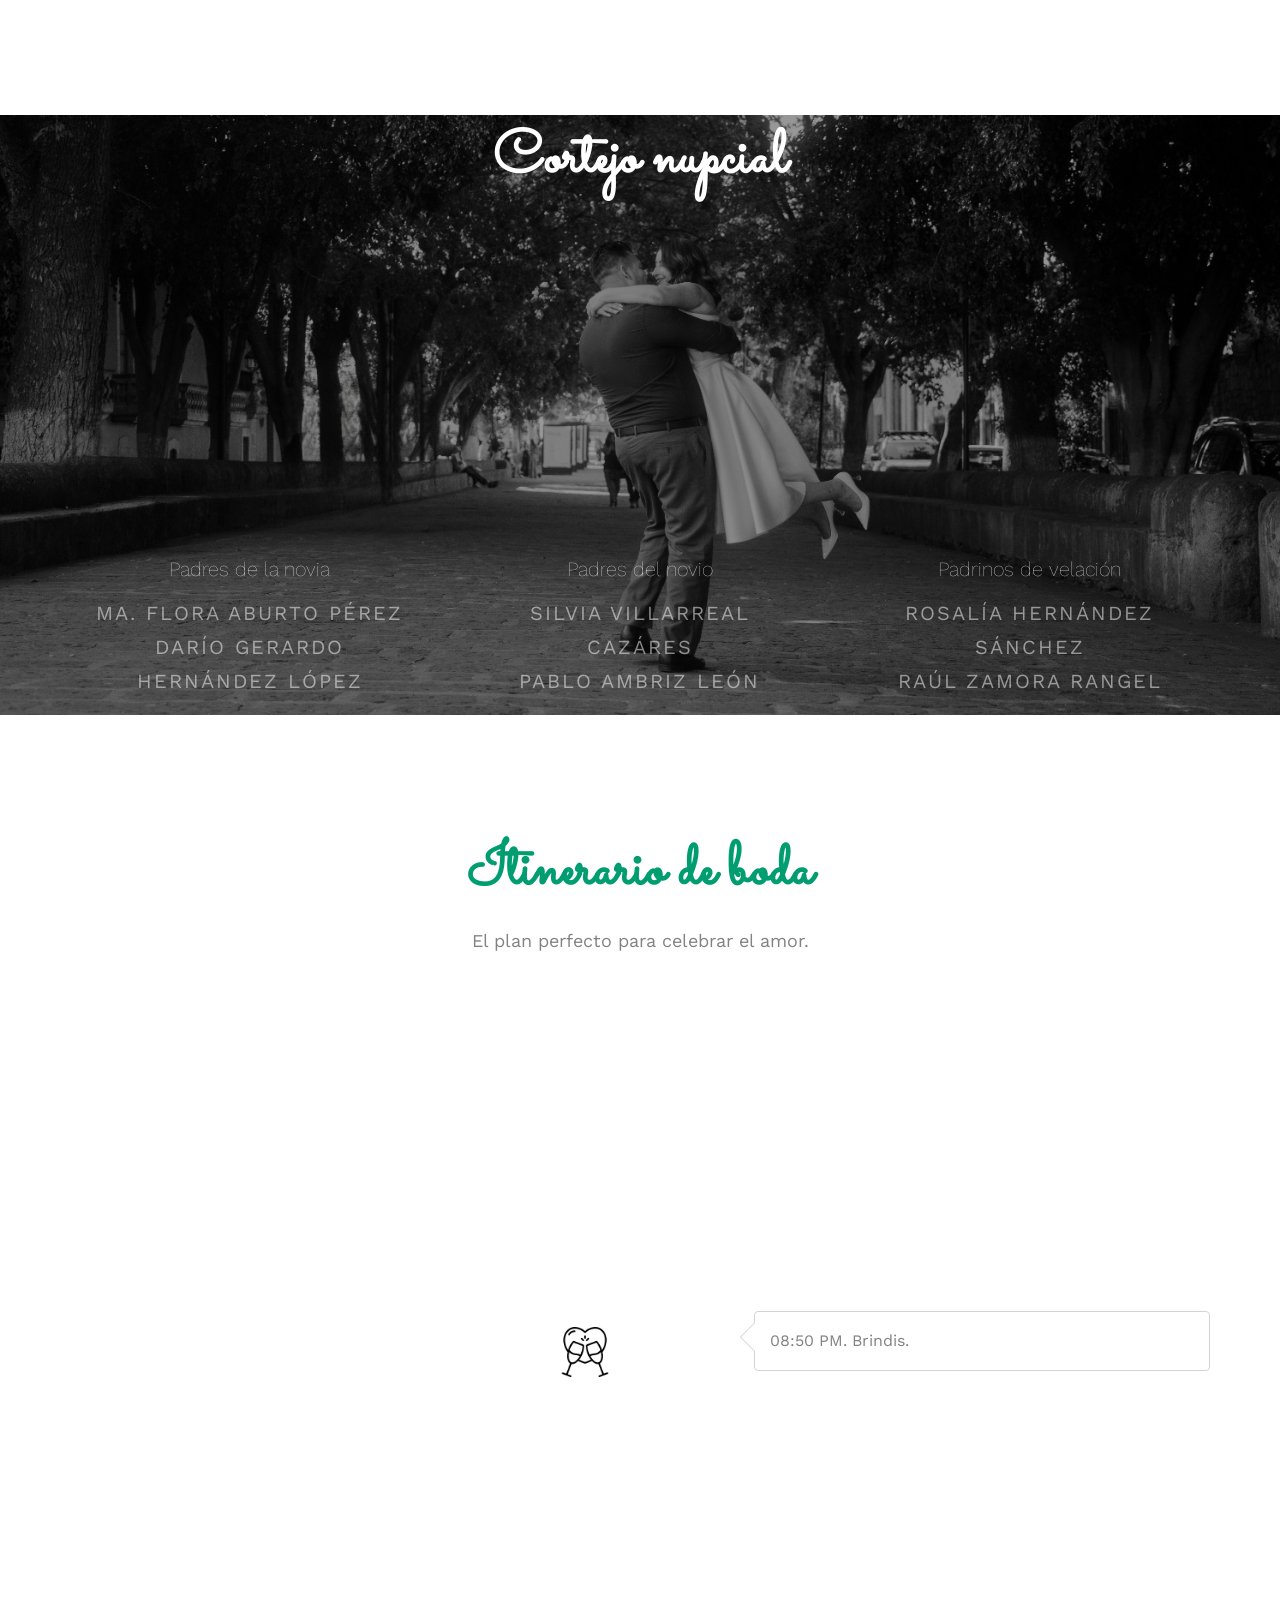
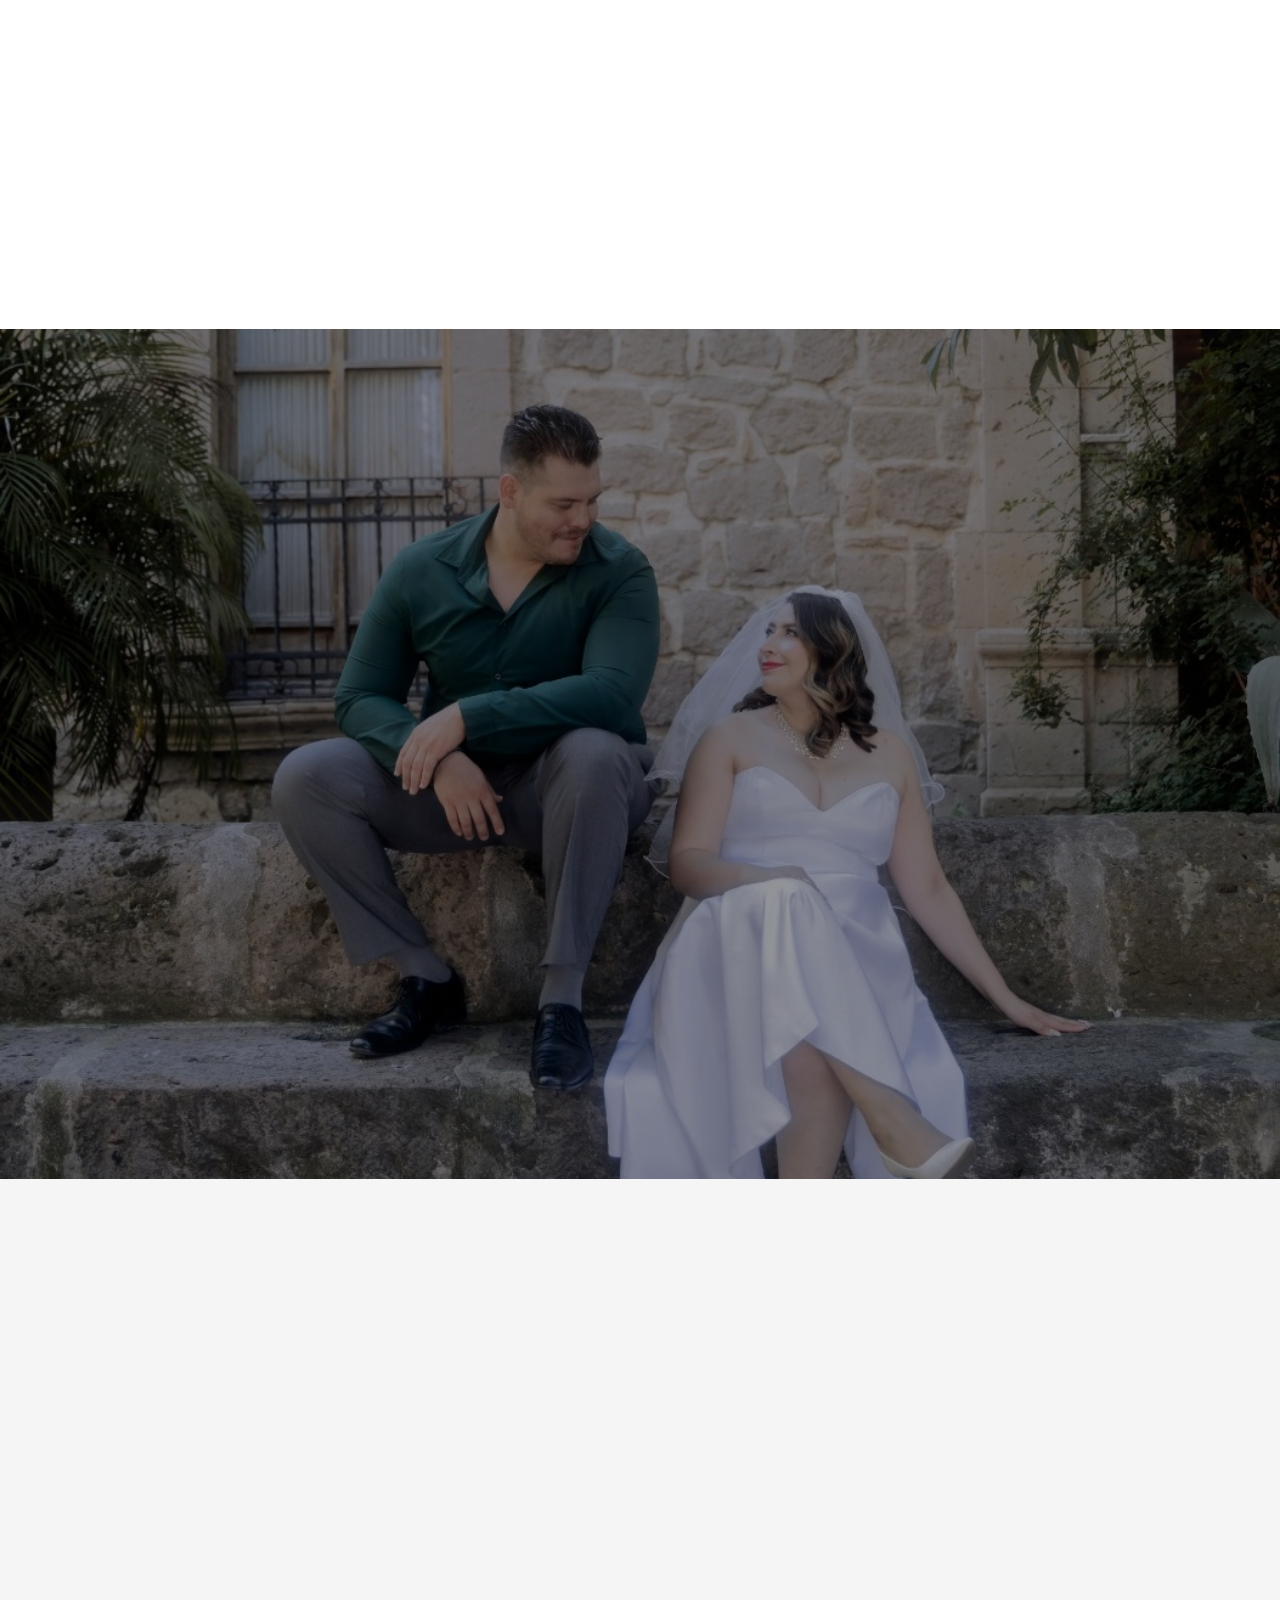
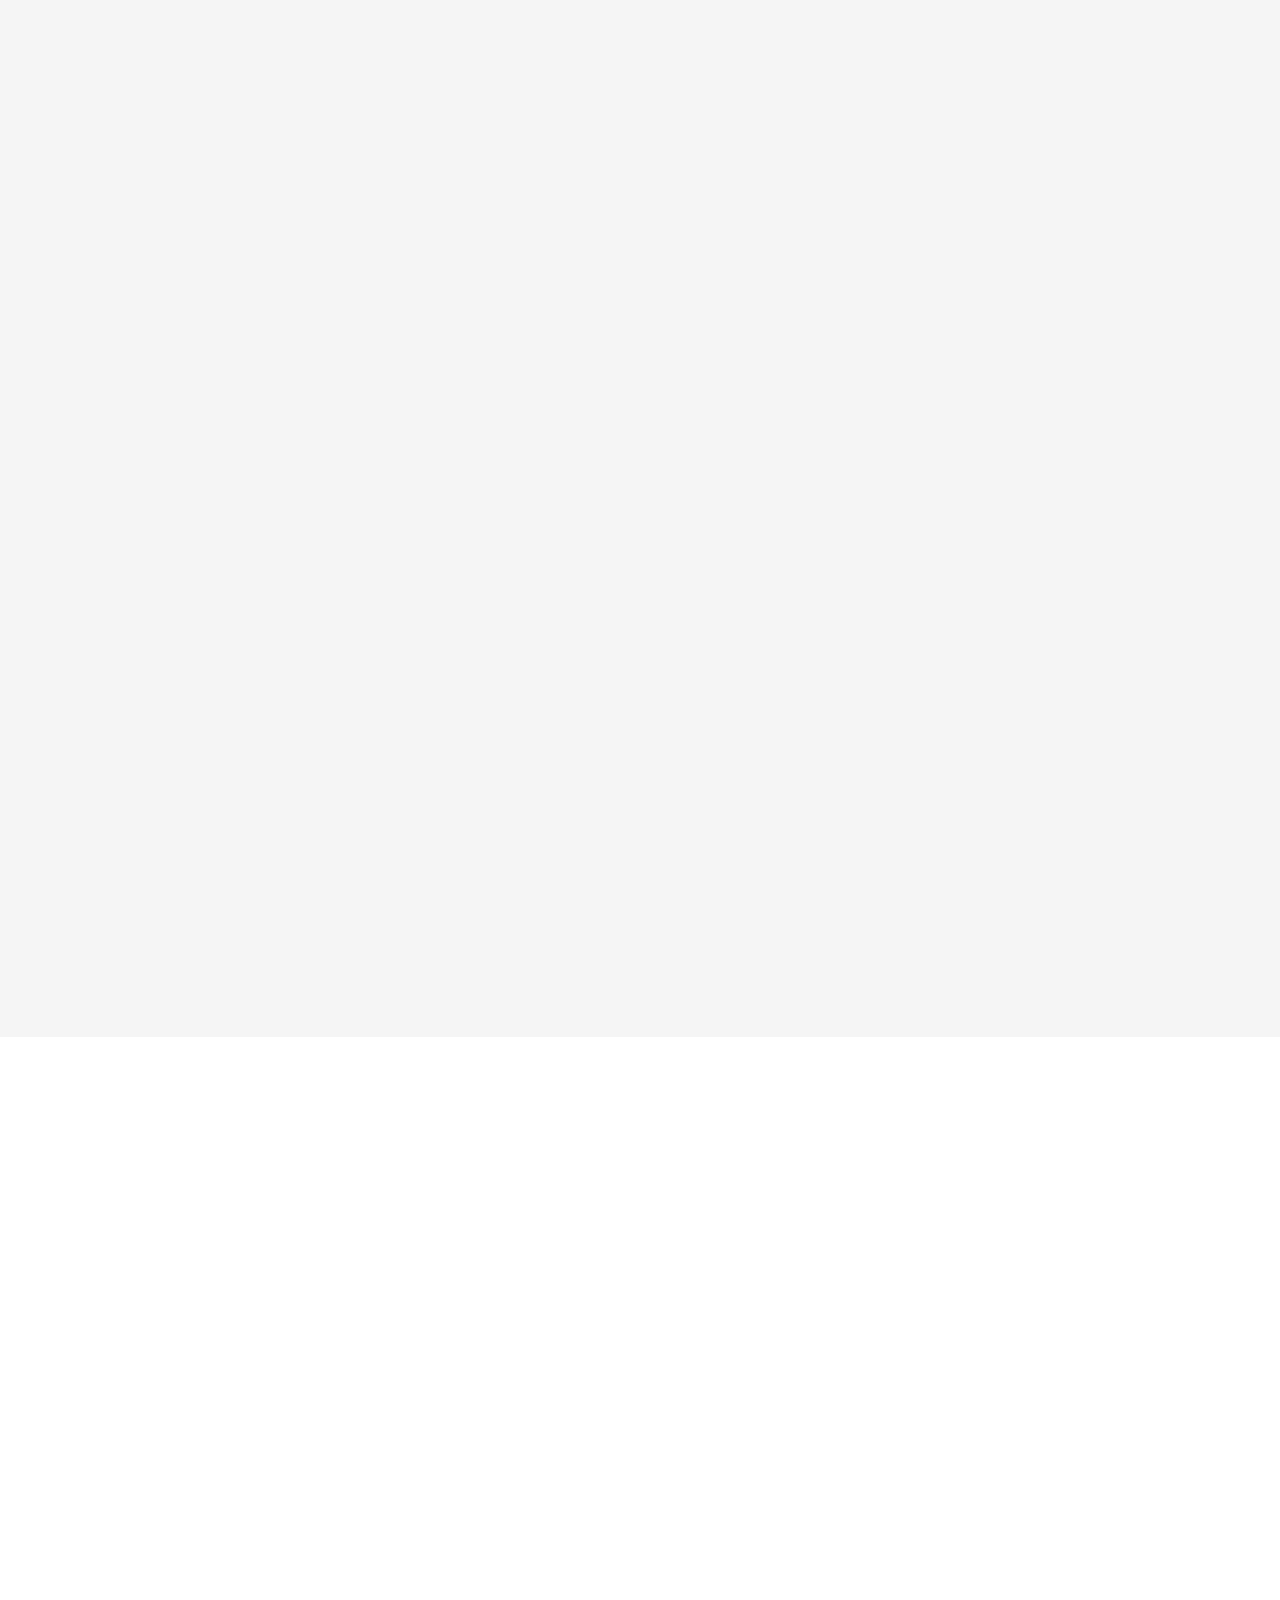
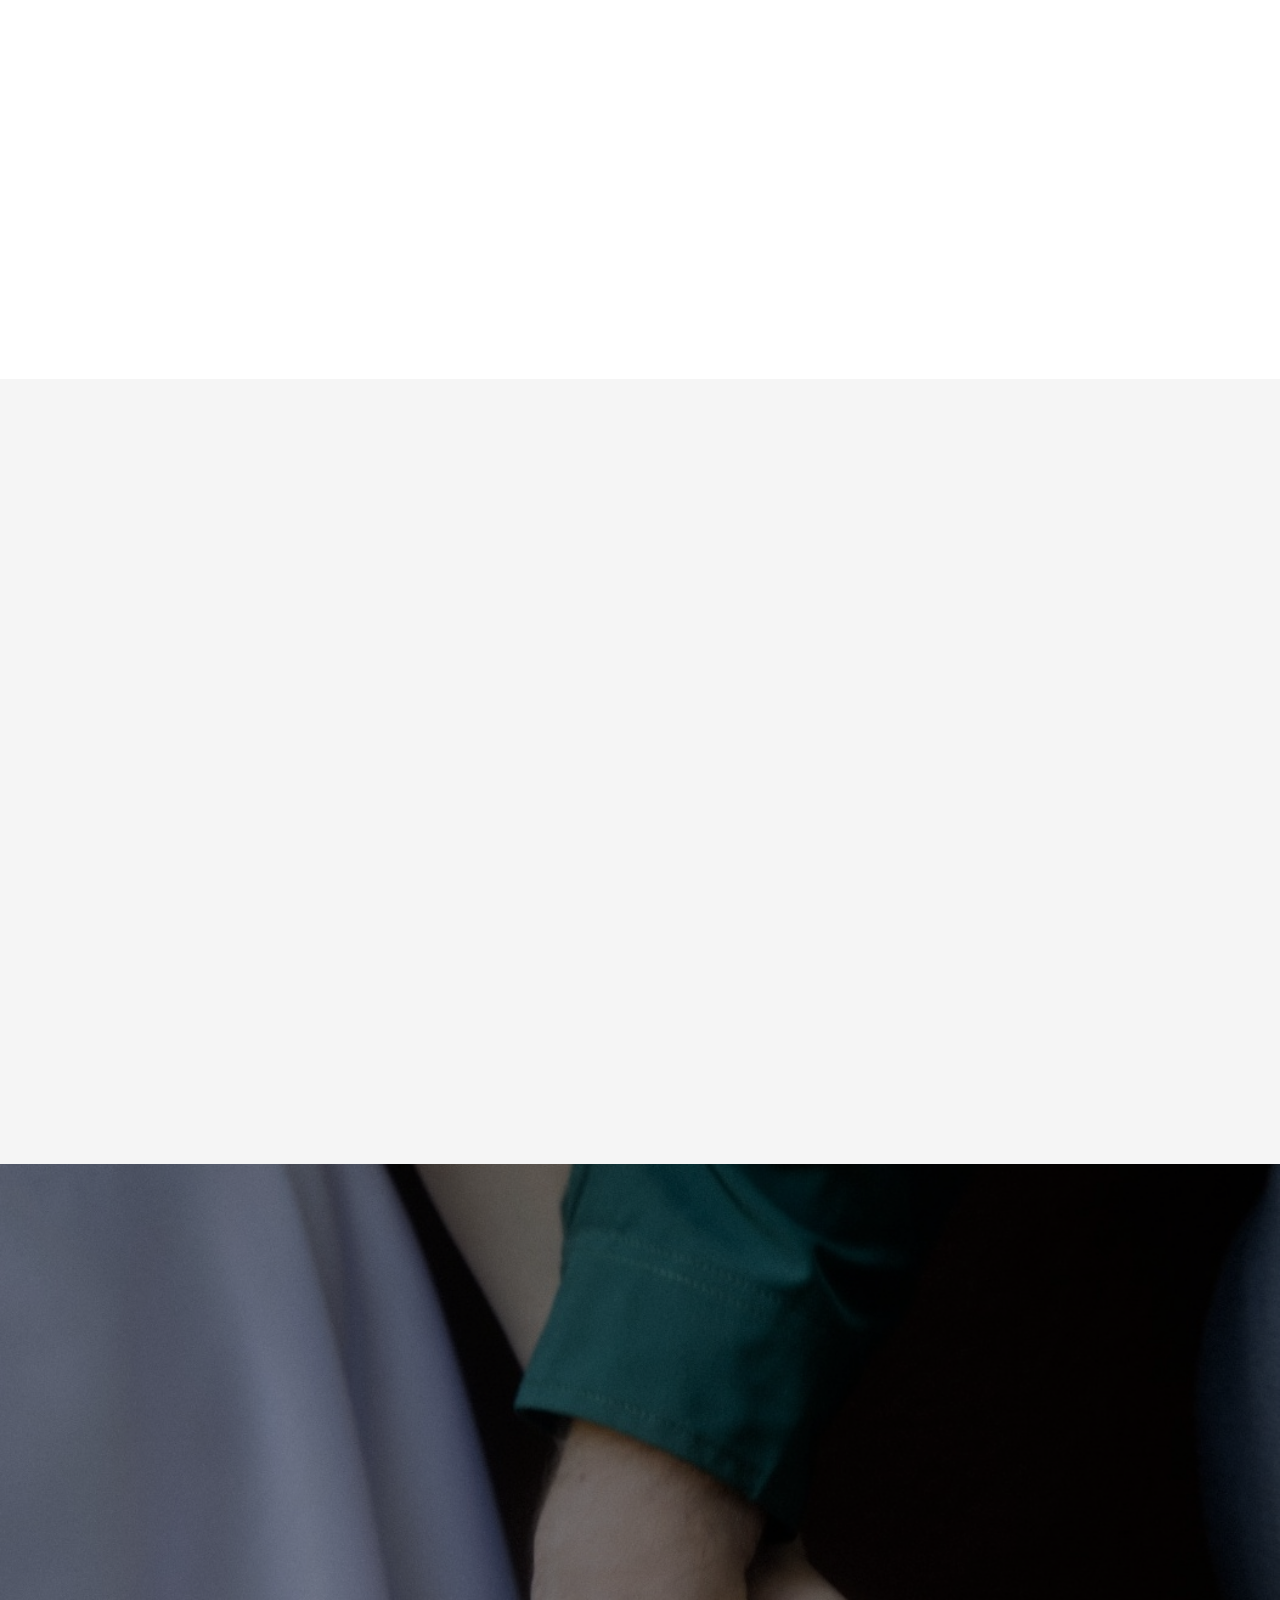
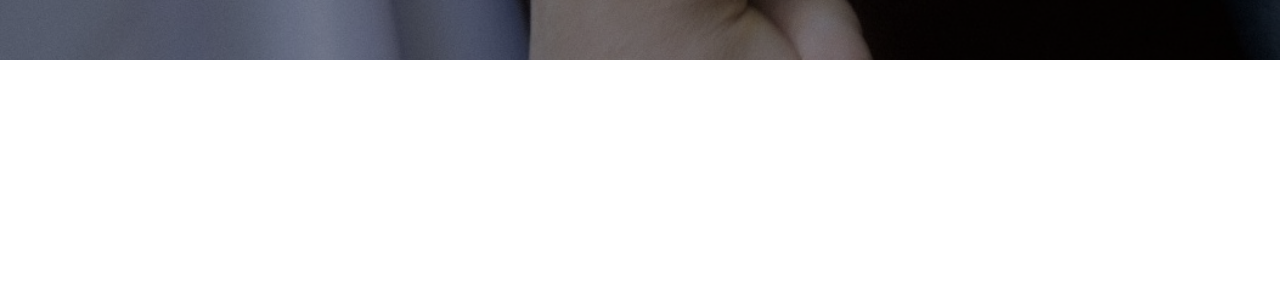
==== commit 7a5e4450: "agllery" ====
--- a/index.html
+++ b/index.html
@@ -501,33 +501,31 @@
 						<span>Nuestros recuerdos</span>
 						<h2>Galería</h2>
 						<p>Nuestra historia en imágenes, un recorrido hacia el ‘sí, acepto’.</p>
-					</div>
-				</div>
-				<div class="row">
-					<div class="gallery" id="gallery">
-
-						<p>
+						<div  id="gallery">
+
+						<div>
 							<img src="images/gallery/A1.JPG">
 							<img src="images/gallery/A2.JPG">
 							<img src="images/gallery/A3.JPG">
 							<img src="images/gallery/A4.JPG">
-						</p>
-
-
-						<p>
+						</div>
+
+
+						<div>
 							<img src="images/gallery/B1.JPG">
 							<img src="images/gallery/B2.JPG">
 							<img src="images/gallery/B3.JPG">
-						</p>
-
-
-						<p>
+						</div>
+
+
+						<div>
 							<img src="images/gallery/C1.JPG">
 							<img src="images/gallery/C2.JPG">
 							<img src="images/gallery/C3.JPG">
 							<img src="images/gallery/C4.JPG">
-						</p>
-
+						</div>
+
+					</div>
 					</div>
 				</div>
 			</div>
--- a/css/style.css
+++ b/css/style.css
@@ -1844,10 +1844,11 @@
     }
 
 
-#gallery p {
-  height: 500px;
-  width: 200px;
-  margin: 50px auto;
+#gallery div {
+  height: 200px;
+  width: fit-content;
+  margin: 100px 100px;
+  justify-content: center;
   position: relative;
 }
 
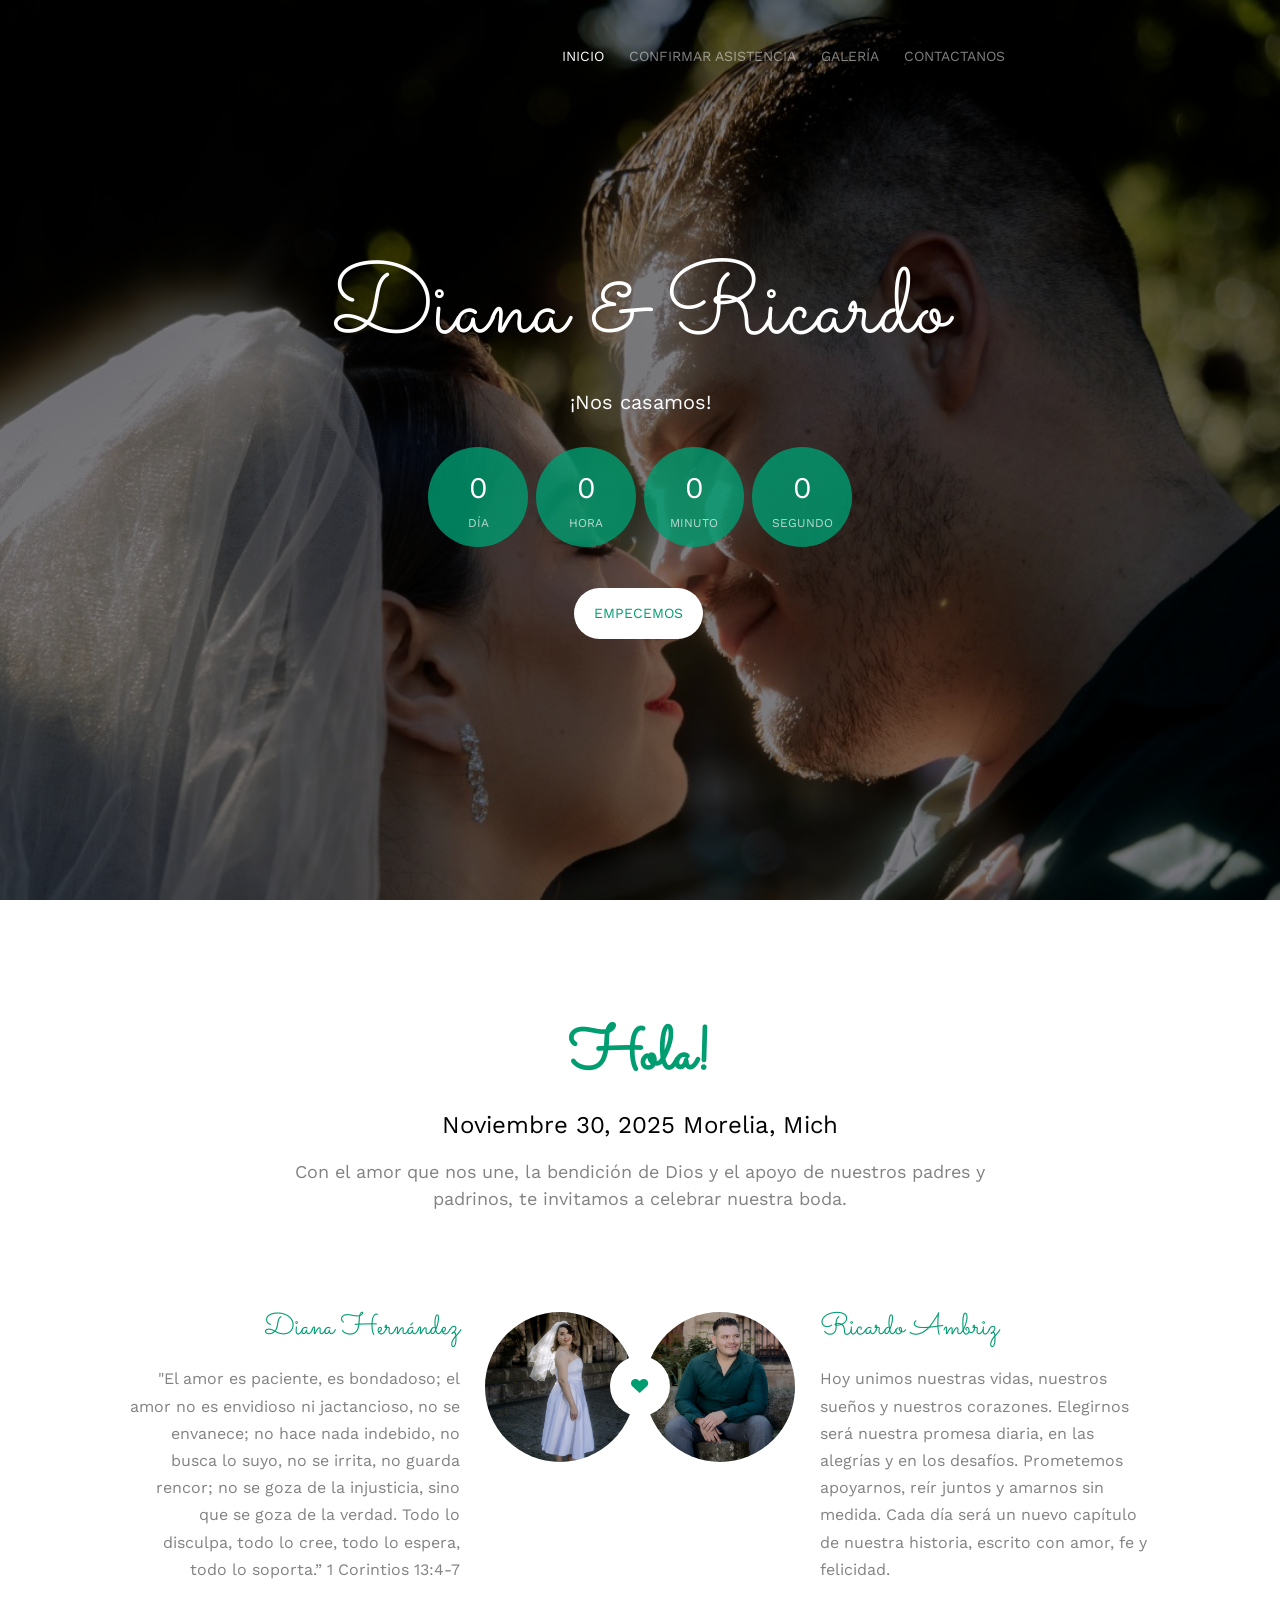
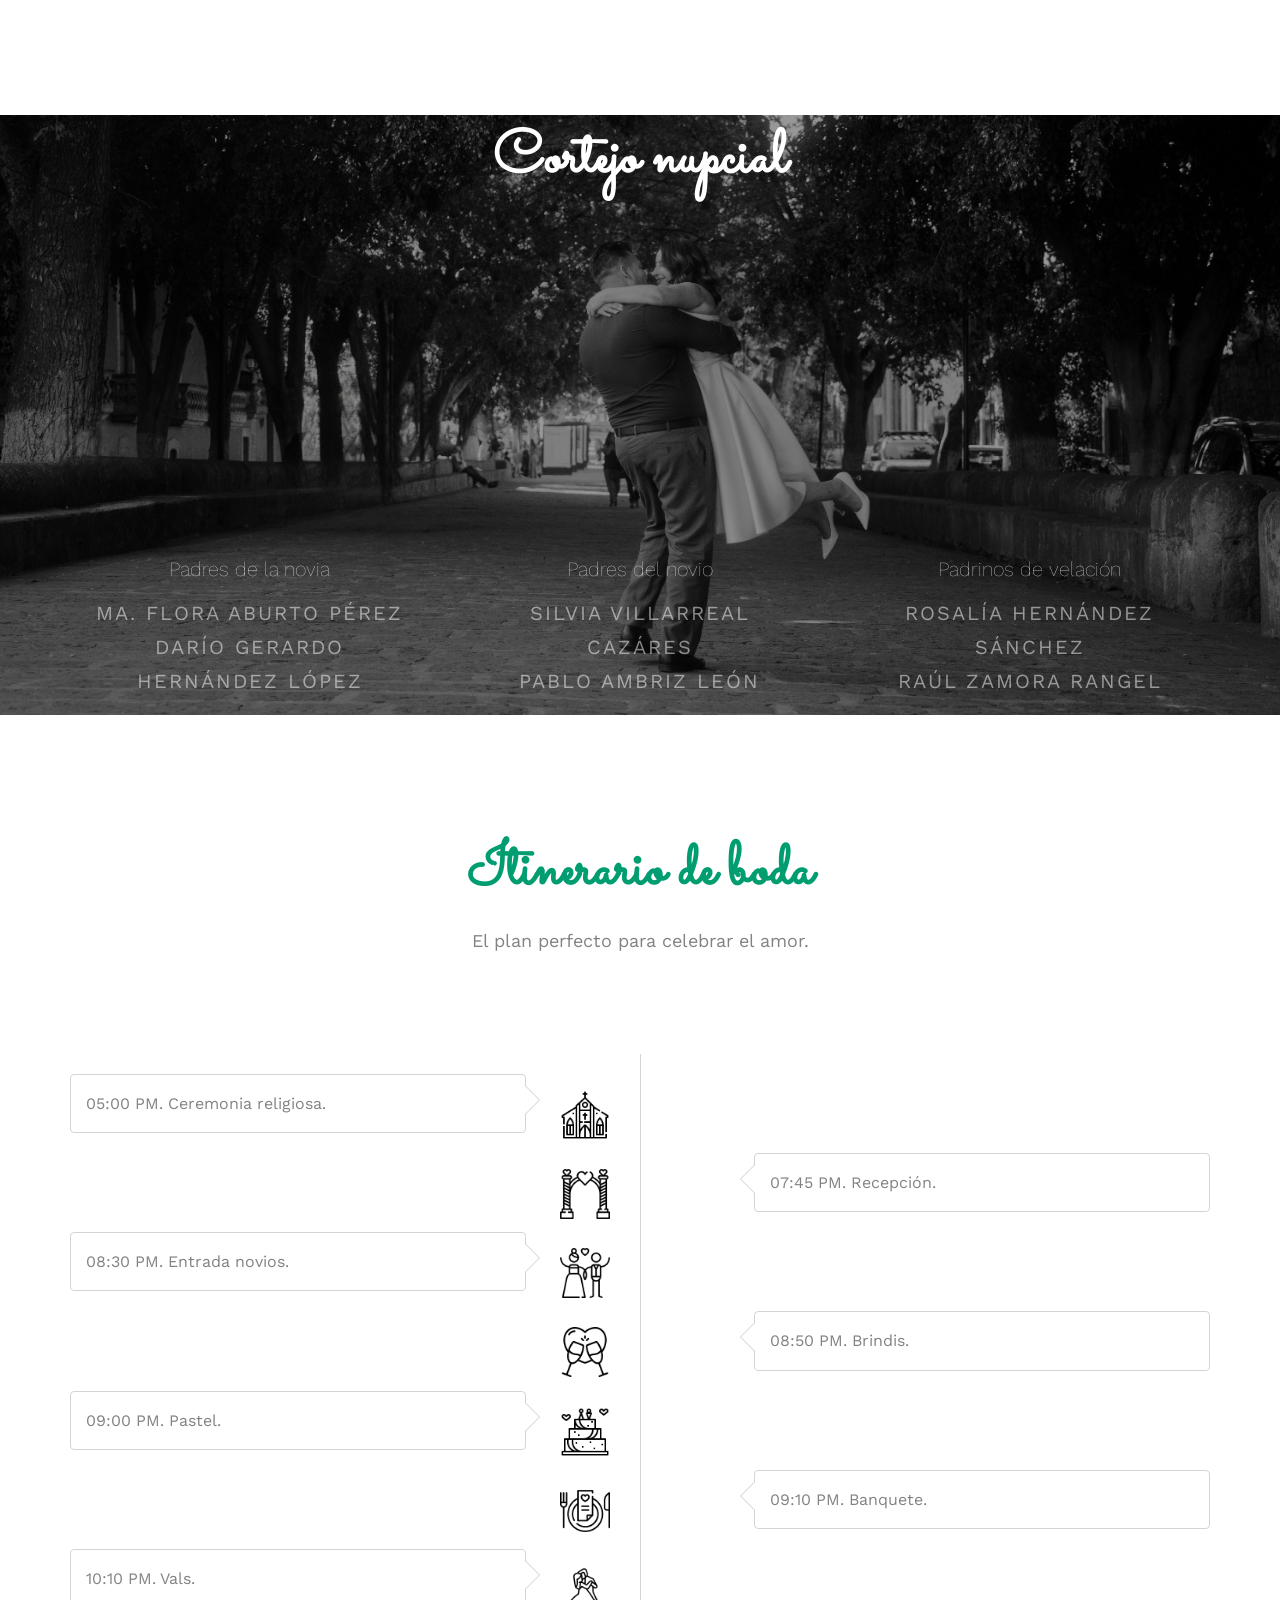
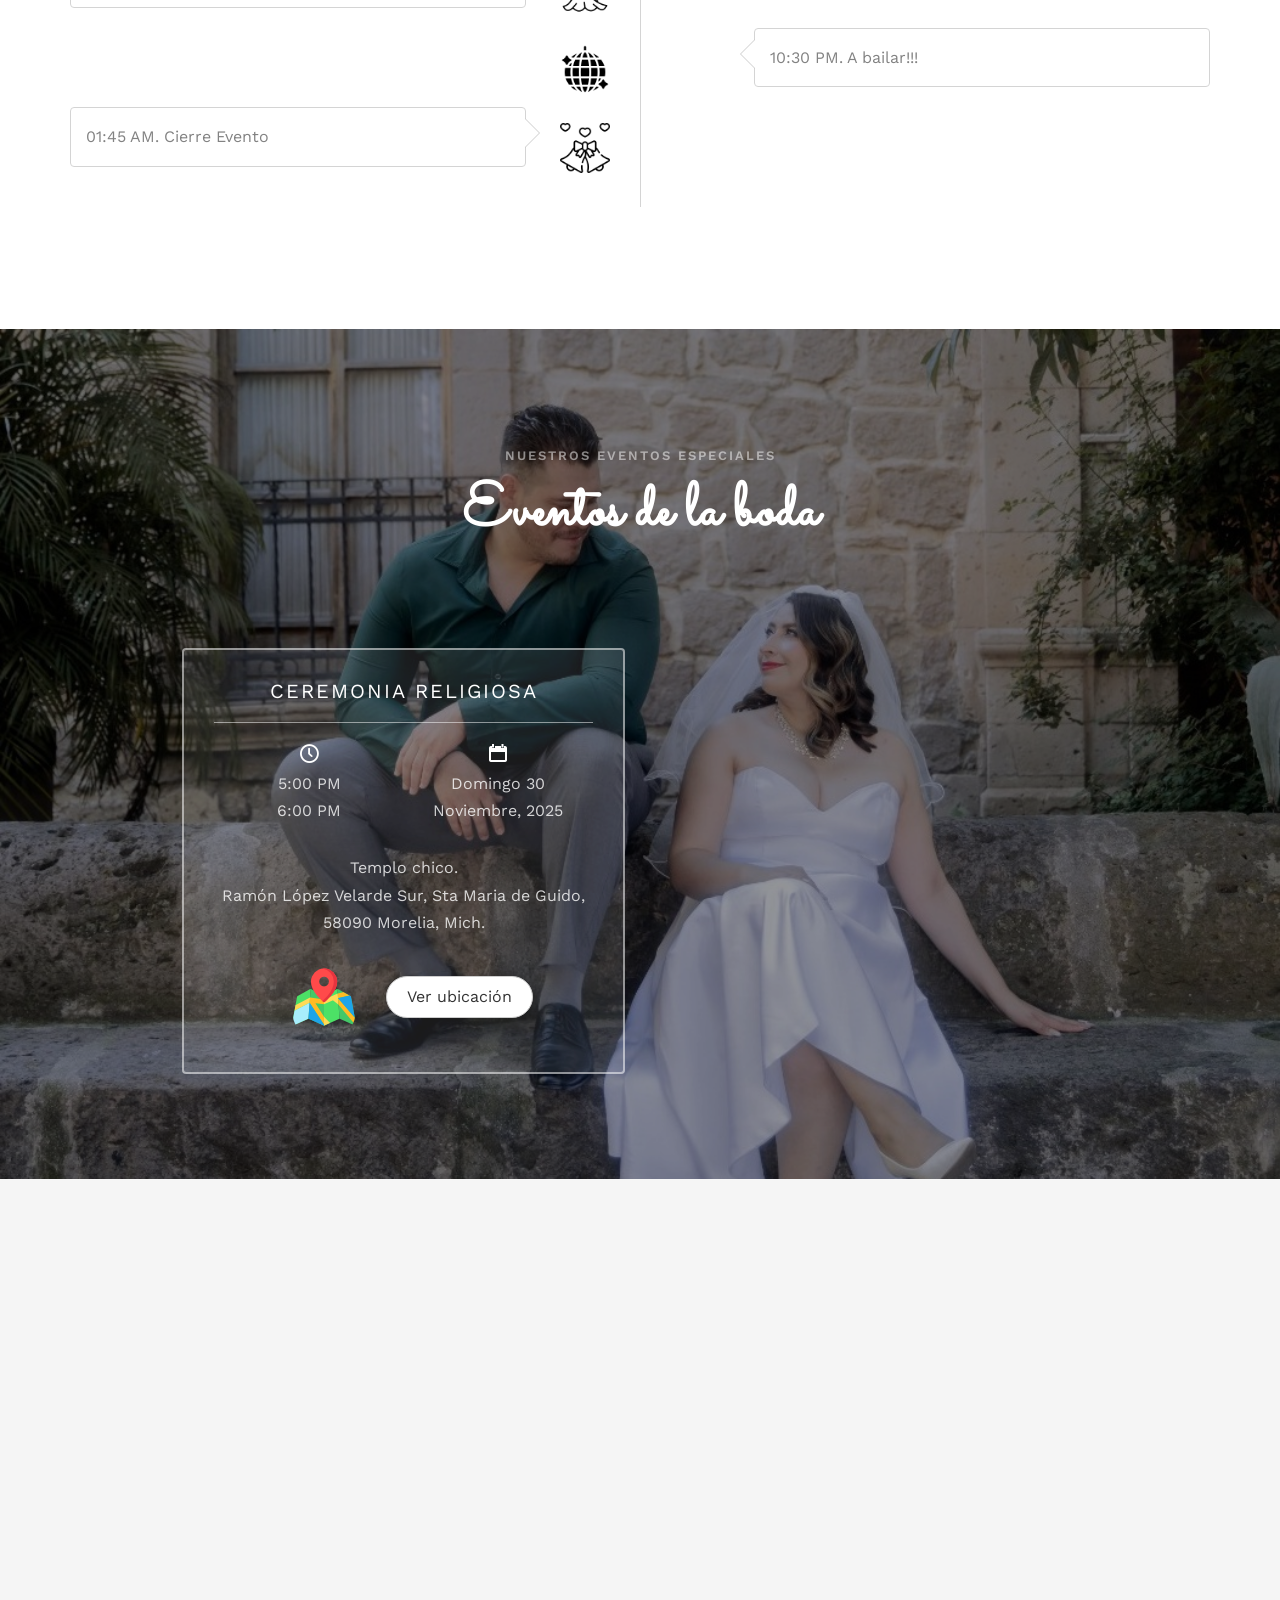
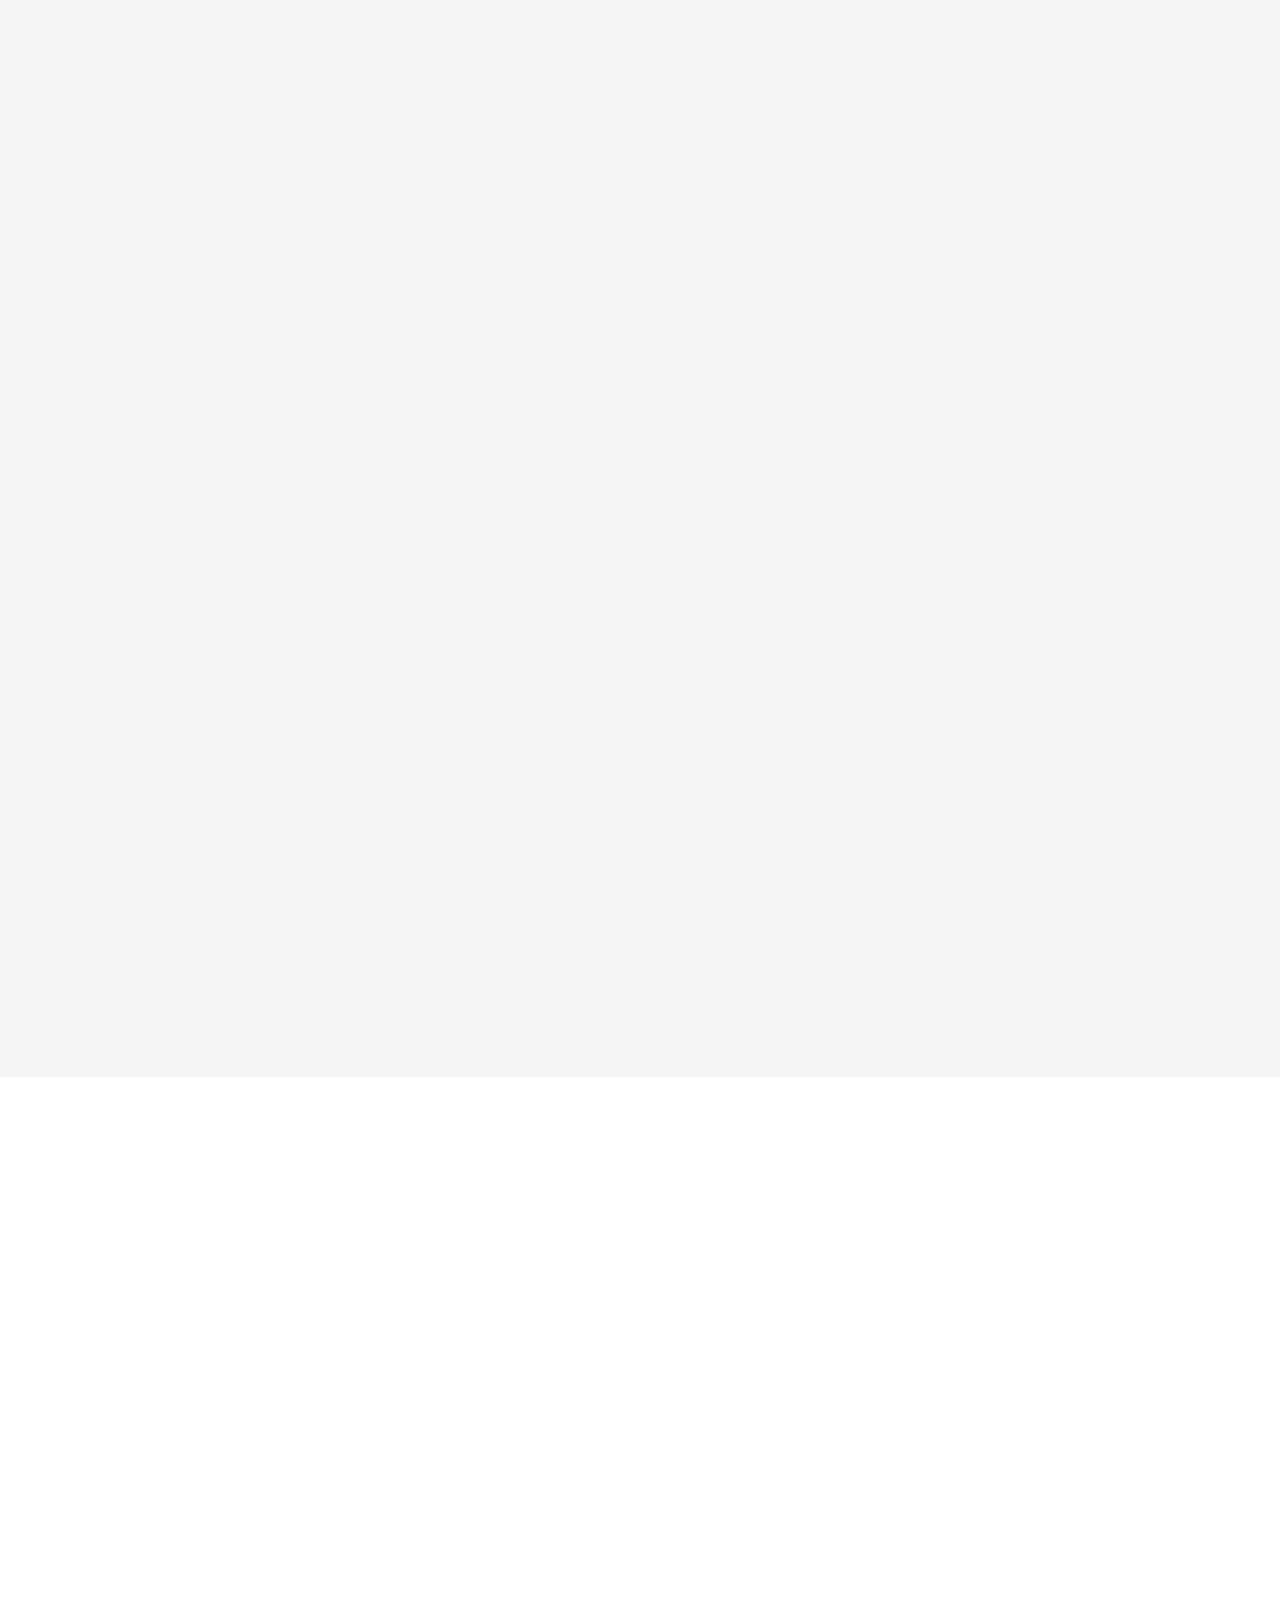
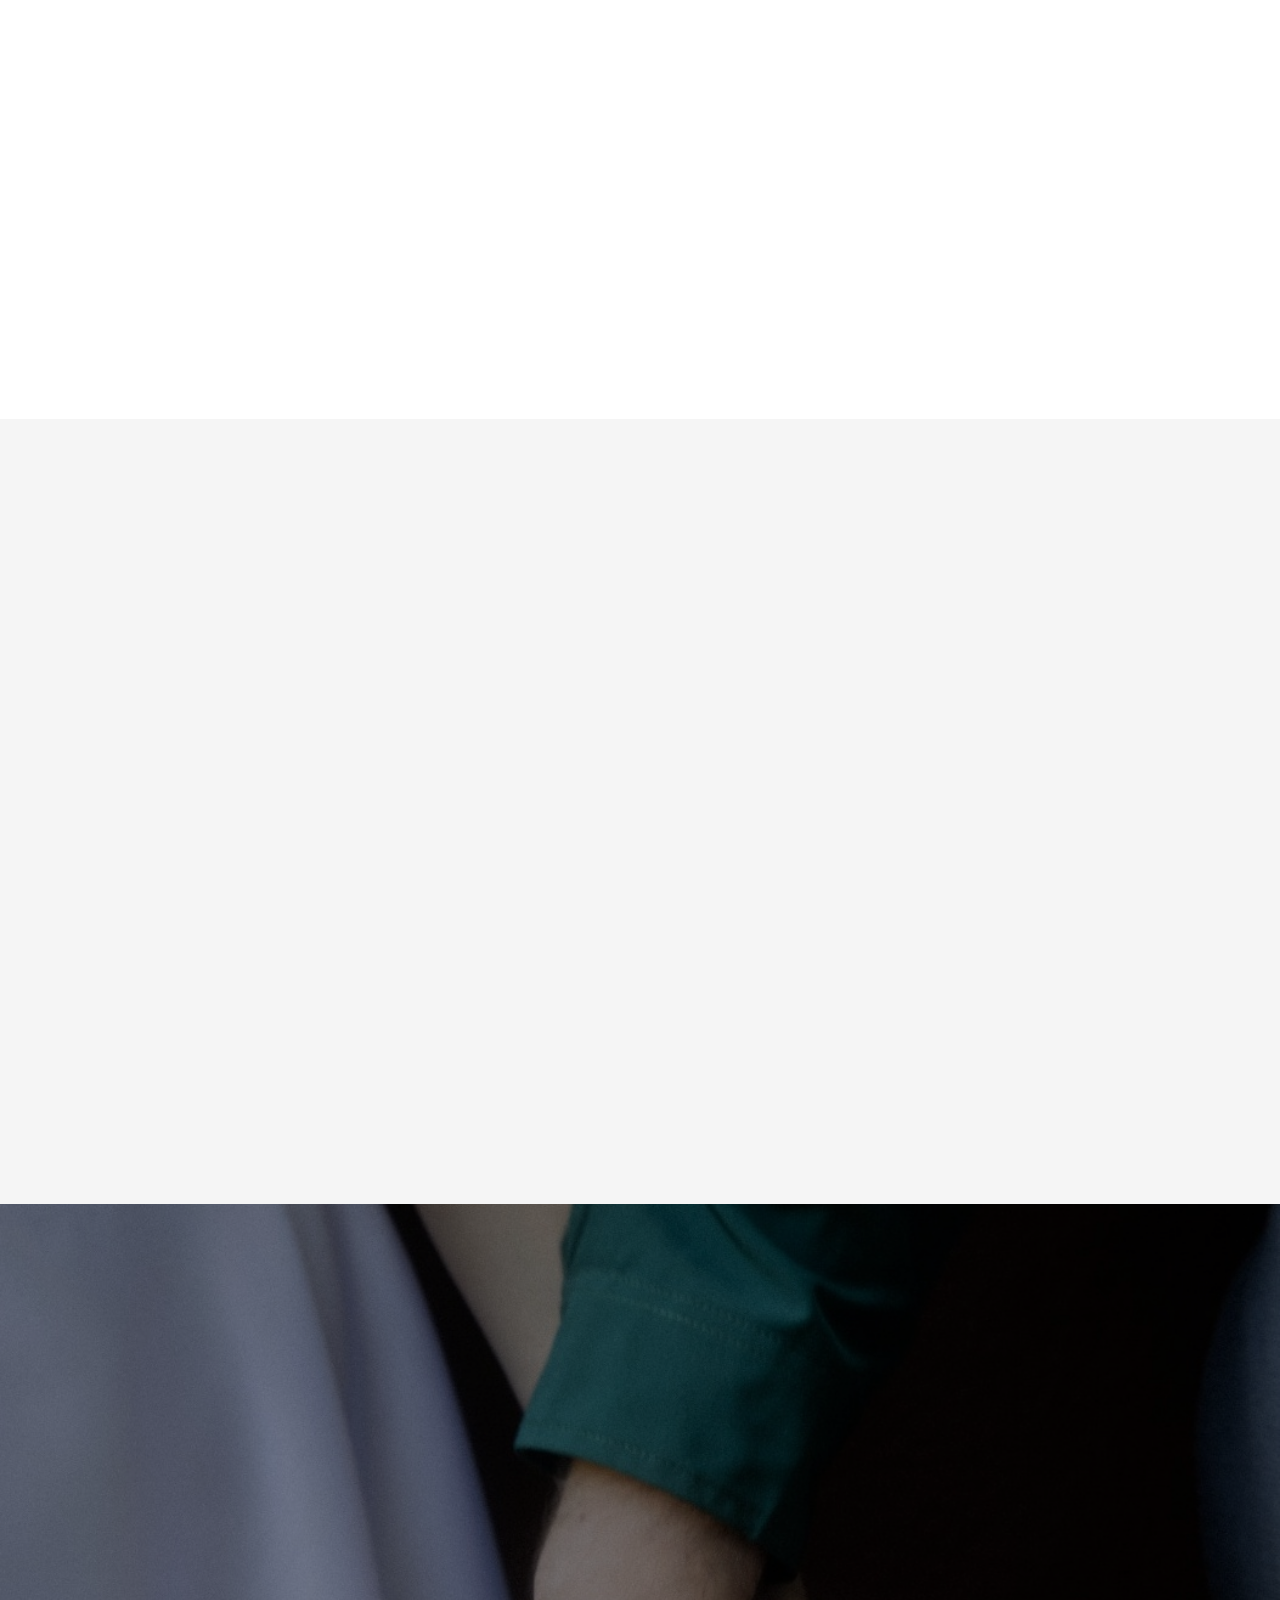
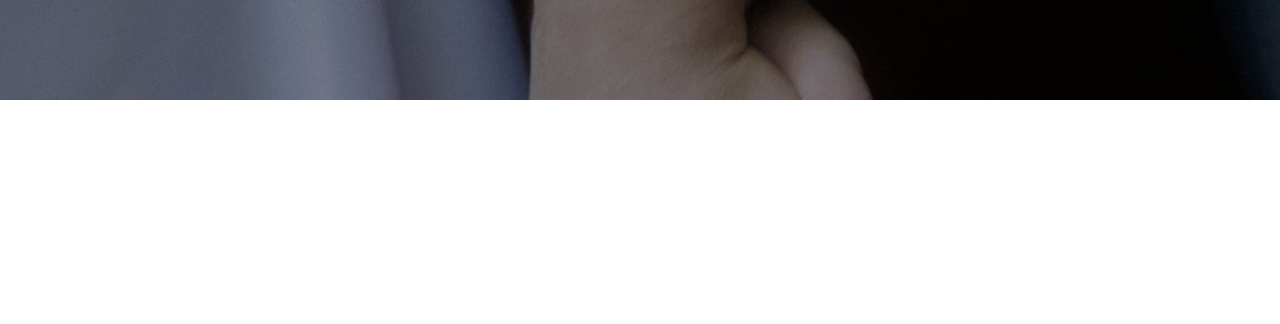
==== commit 974664ee: "agllery" ====
--- a/index.html
+++ b/index.html
@@ -512,17 +512,17 @@
 
 
 						<div>
-							<img src="images/gallery/B1.JPG">
-							<img src="images/gallery/B2.JPG">
-							<img src="images/gallery/B3.JPG">
+							<img src="images/gallery/B1.jpg">
+							<img src="images/gallery/B2.jpg">
+							<img src="images/gallery/B3.jpg">
 						</div>
 
 
 						<div>
-							<img src="images/gallery/C1.JPG">
-							<img src="images/gallery/C2.JPG">
-							<img src="images/gallery/C3.JPG">
-							<img src="images/gallery/C4.JPG">
+							<img src="images/gallery/C1.png">
+							<img src="images/gallery/C2.png">
+							<img src="images/gallery/C3.png">
+							<img src="images/gallery/C4.png">
 						</div>
 
 					</div>
--- a/css/style.css
+++ b/css/style.css
@@ -1847,7 +1847,7 @@
 #gallery div {
   height: 200px;
   width: fit-content;
-  margin: 100px 100px;
+  margin: 110px;
   justify-content: center;
   position: relative;
 }
